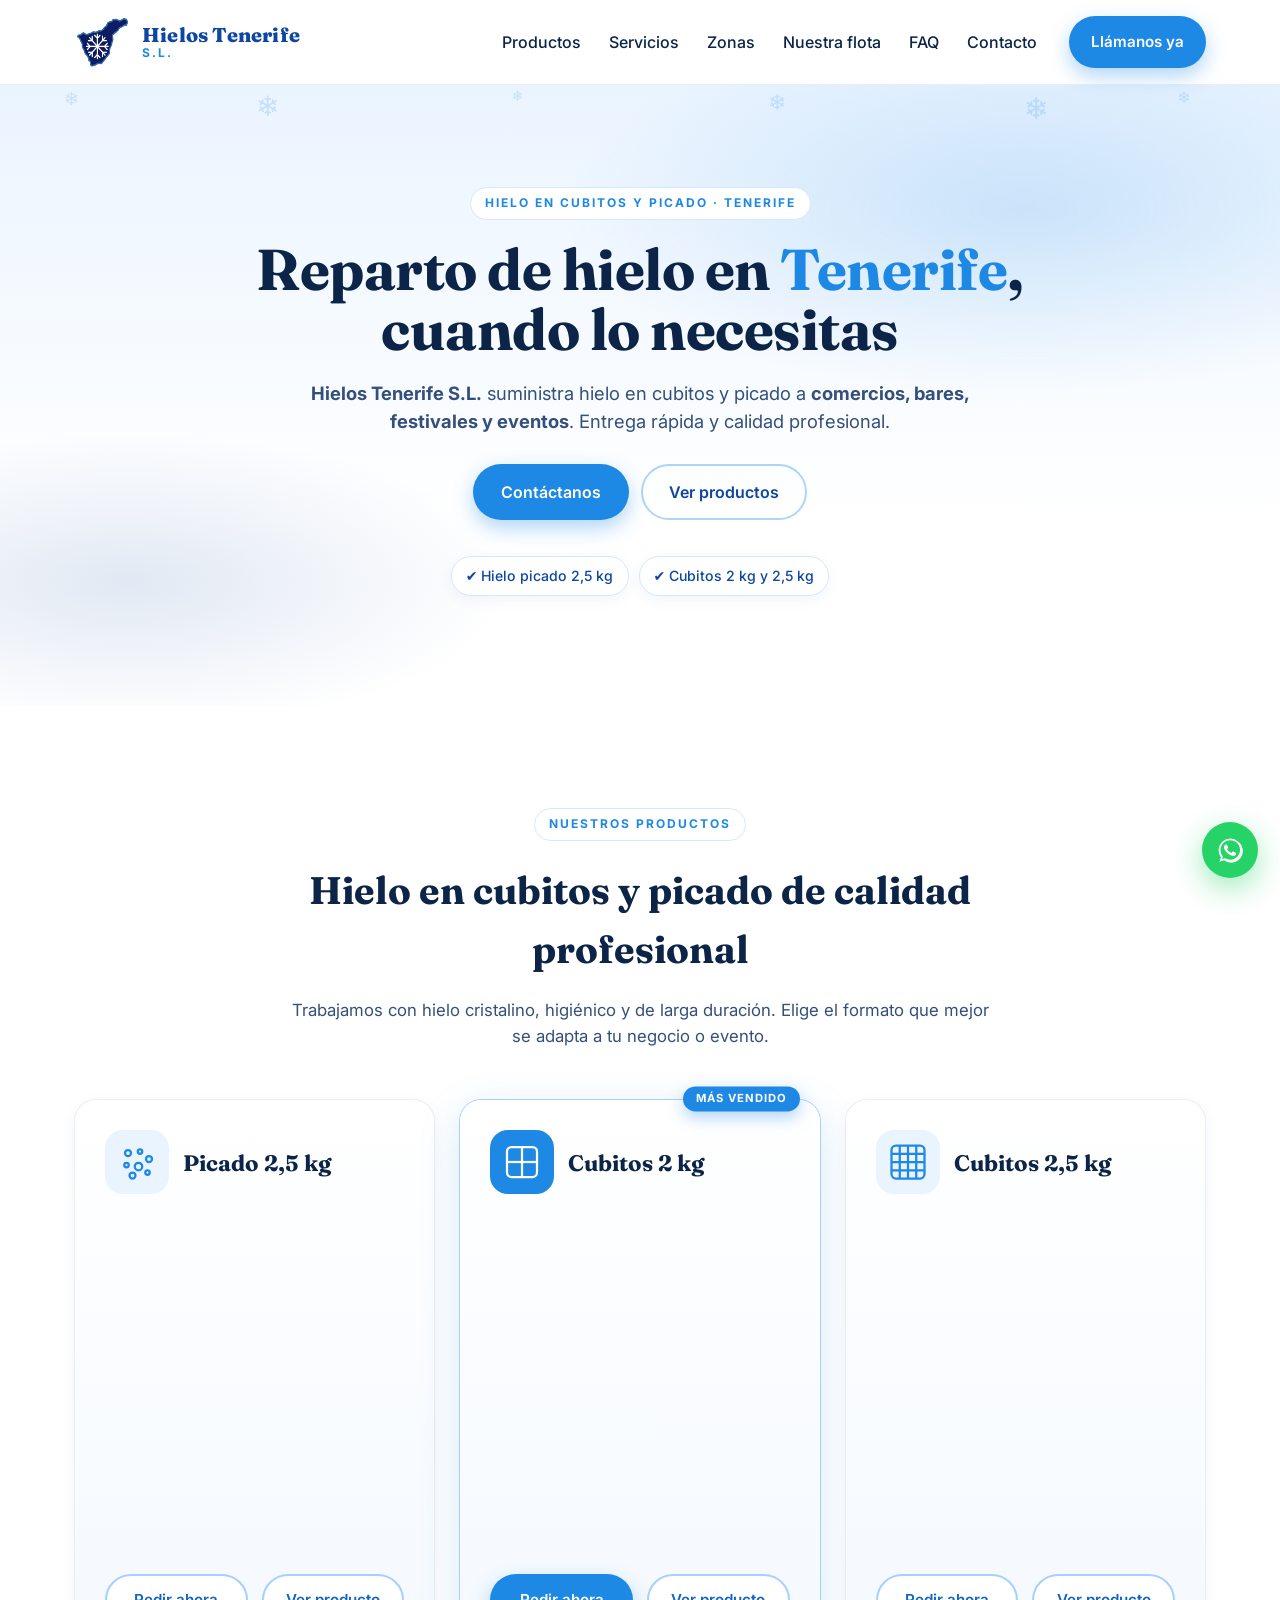
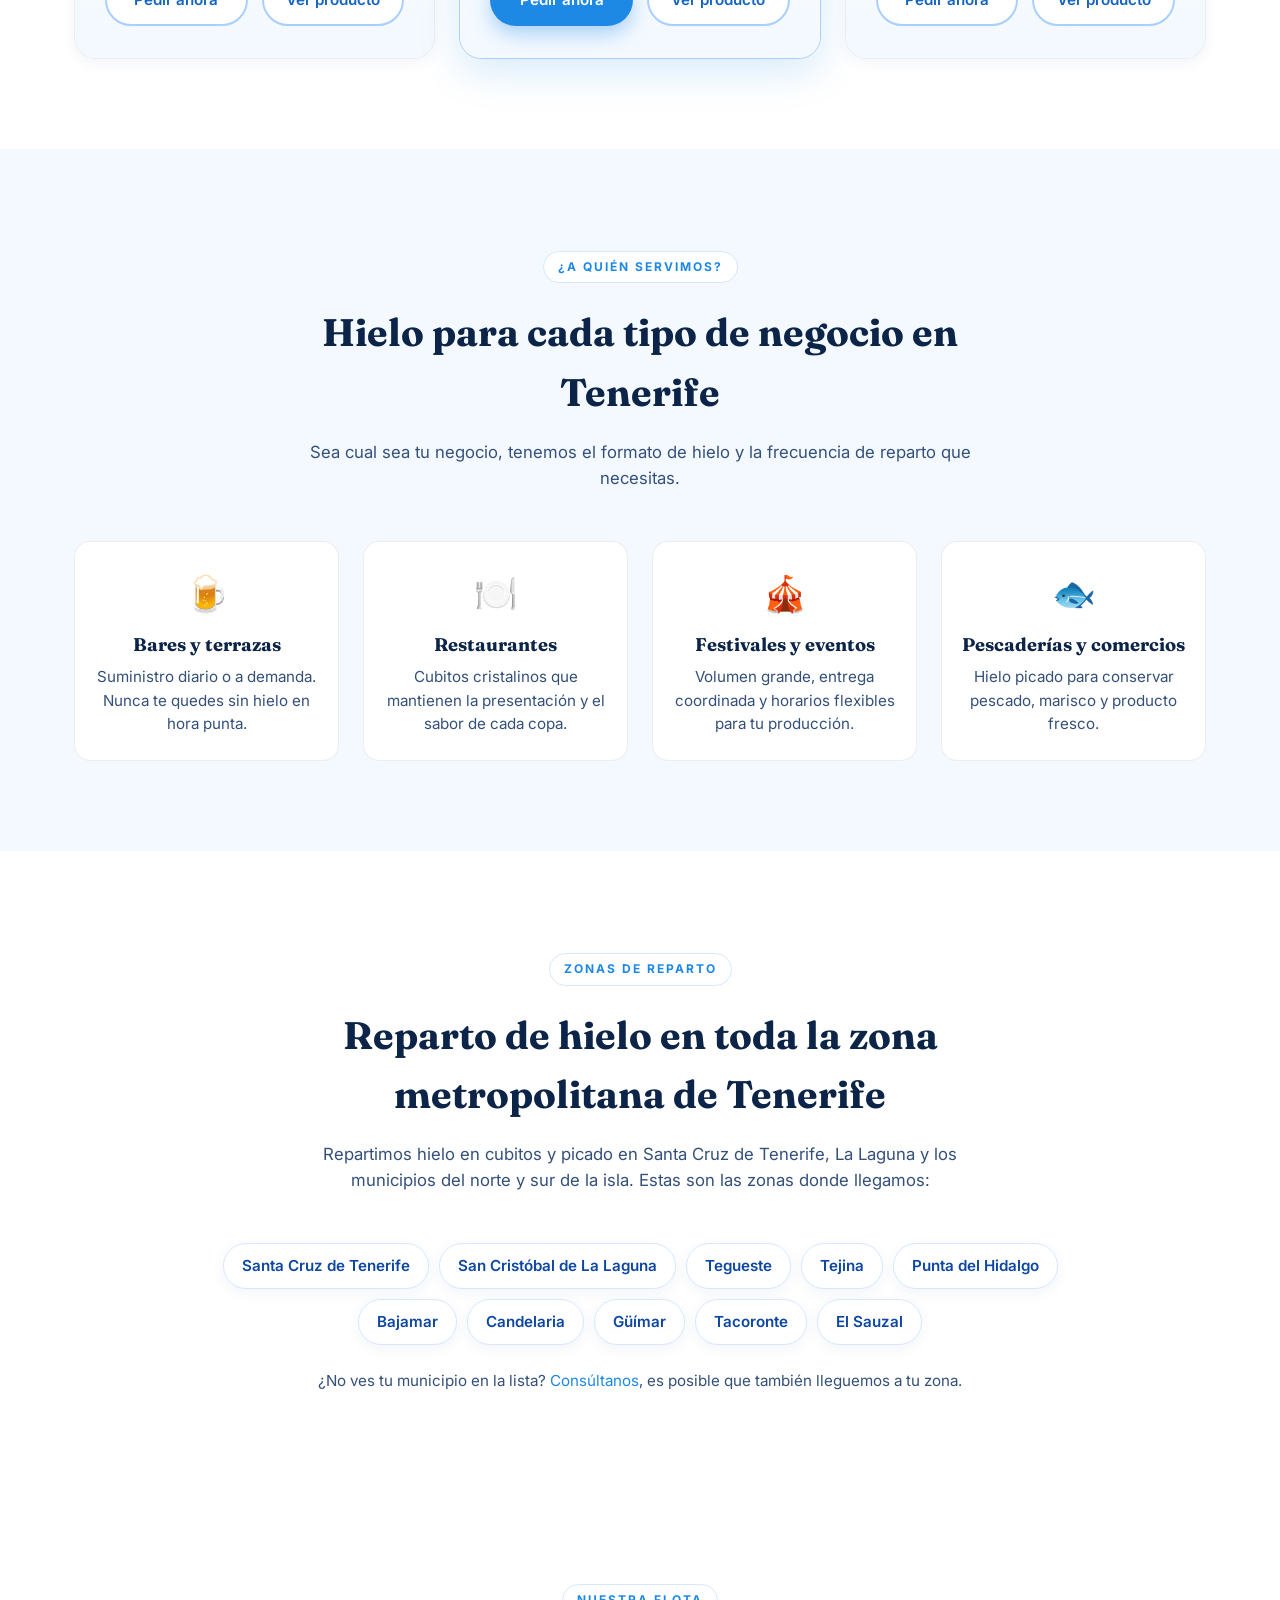
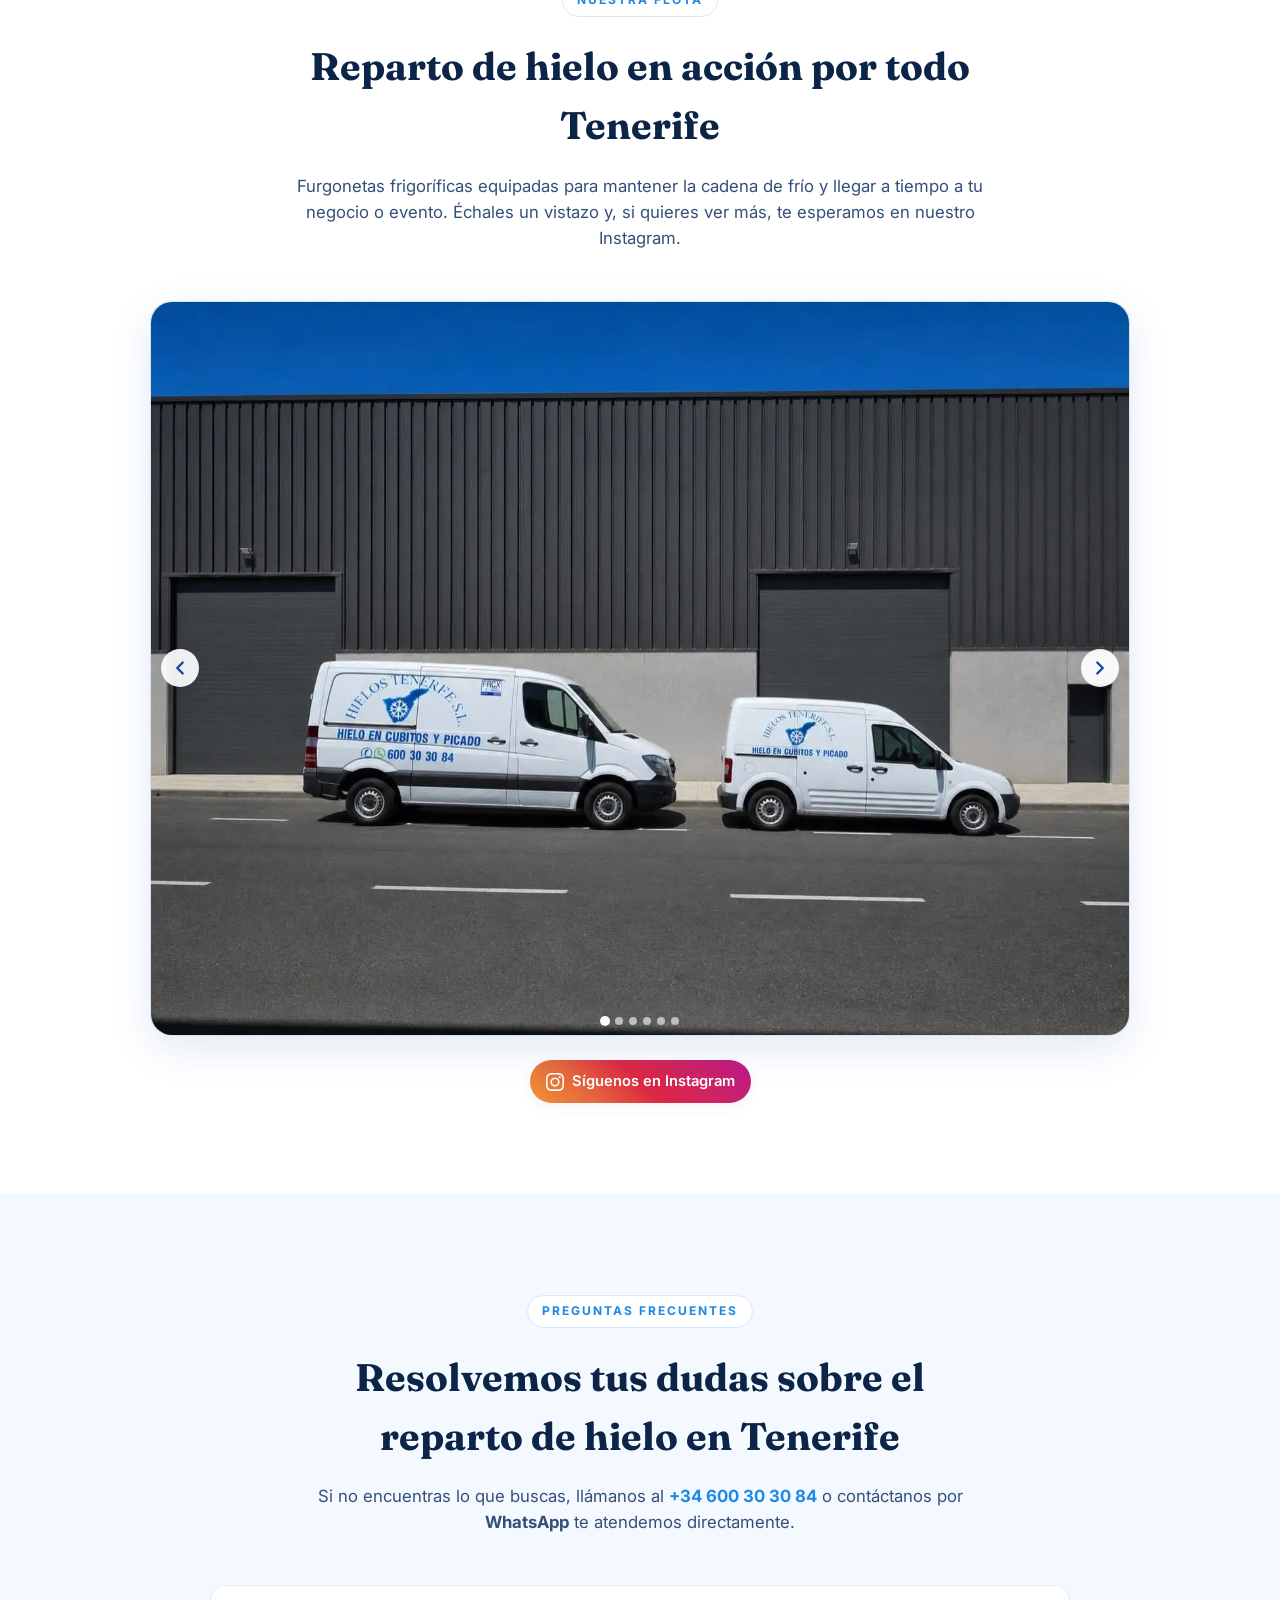
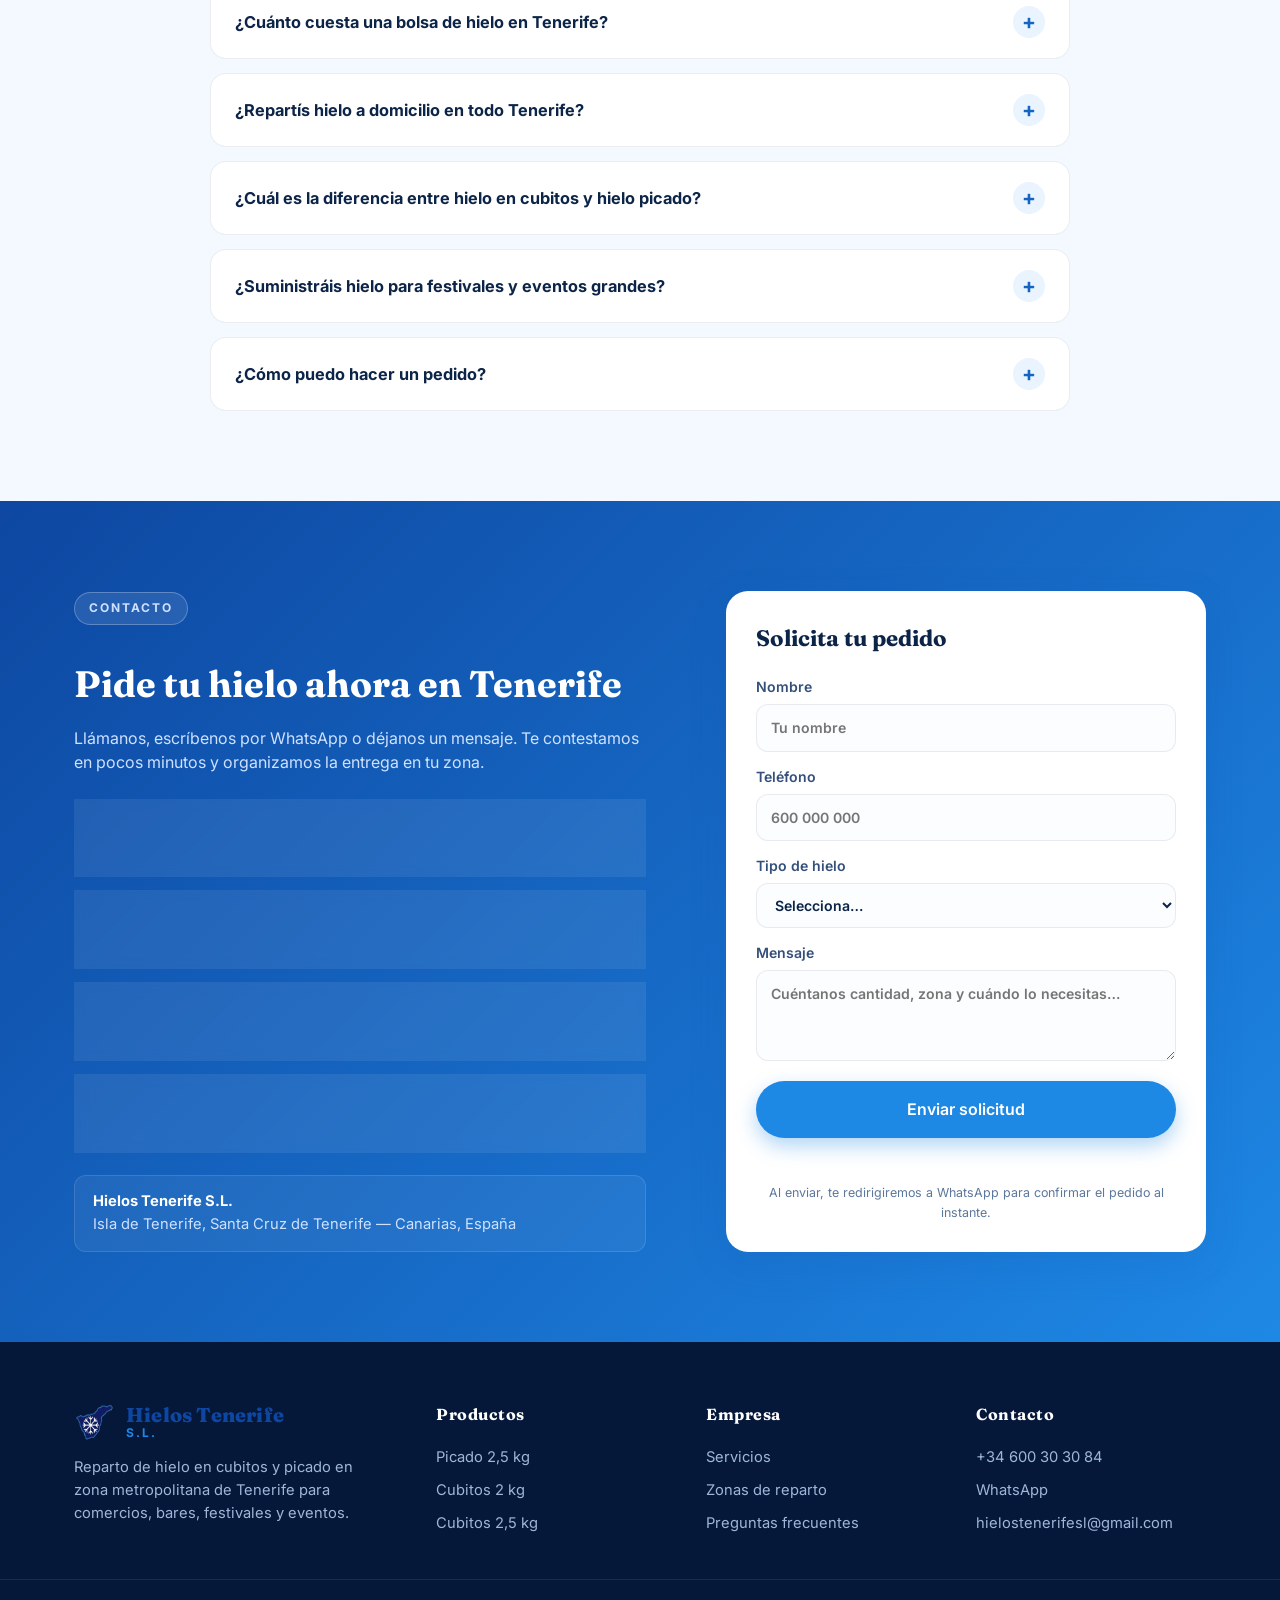
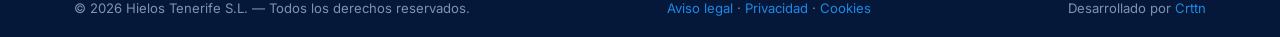
==== index.html @ 457e7218 "Update site SEO/content" ====
<!DOCTYPE html>
<html lang="es-ES">
<head>
  <meta charset="UTF-8" />
  <meta name="viewport" content="width=device-width, initial-scale=1.0" />
  <meta name="theme-color" content="#1e88e5" />
  <meta name="msapplication-TileColor" content="#1e88e5" />

  <!-- Primary SEO -->
  <title>Hielos Tenerife SL | Reparto de Hielo · Cubitos y Picado</title>
  <meta name="description" content="Reparto de hielo en cubitos y picado en Tenerife para bares, restaurantes, festivales y eventos. Entrega rápida en toda la zona metropolitana. Pide ya." />
  <meta name="author" content="Hielos Tenerife SL" />
  <meta name="robots" content="index, follow, max-image-preview:large, max-snippet:-1" />
  <meta name="googlebot" content="index, follow" />
  <meta name="rating" content="general" />
  <meta name="distribution" content="global" />
  <meta name="revisit-after" content="7 days" />

  <!-- Canonical -->
  <link rel="canonical" href="https://hielostenerife.es/" />

  <!-- hreflang -->
  <link rel="alternate" hreflang="es-ES" href="https://hielostenerife.es/" />
  <link rel="alternate" hreflang="es" href="https://hielostenerife.es/" />
  <link rel="alternate" hreflang="x-default" href="https://hielostenerife.es/" />

  <!-- Open Graph -->
  <meta property="og:type" content="business.business" />
  <meta property="og:locale" content="es_ES" />
  <meta property="og:site_name" content="Hielos Tenerife SL" />
  <meta property="og:title" content="Hielos Tenerife SL | Reparto de Hielo en Tenerife" />
  <meta property="og:description" content="Reparto de hielo en cubitos y picado en zona metropolitana de Tenerife para bares, restaurantes, festivales y eventos. Tel: 600 30 30 84." />
  <meta property="og:url" content="https://hielostenerife.es/" />
  <meta property="og:image" content="https://hielostenerife.es/images/og-image.jpg" />
  <meta property="og:image:type" content="image/jpeg" />
  <meta property="og:image:width" content="1200" />
  <meta property="og:image:height" content="630" />
  <meta property="og:image:alt" content="Furgoneta de Hielos Tenerife SL — reparto de hielo en cubitos y picado" />
  <meta property="business:contact_data:locality" content="San Cristóbal de La Laguna" />
  <meta property="business:contact_data:region" content="Canarias" />
  <meta property="business:contact_data:country_name" content="España" />
  <meta property="business:contact_data:phone_number" content="+34600303084" />

  <!-- Twitter Card -->
  <meta name="twitter:card" content="summary_large_image" />
  <meta name="twitter:title" content="Hielos Tenerife SL | Reparto de Hielo en Tenerife" />
  <meta name="twitter:description" content="Reparto de hielo en cubitos y picado en toda Tenerife para bares, festivales y eventos." />
  <meta name="twitter:image" content="https://hielostenerife.es/images/og-image.jpg" />
  <meta name="twitter:image:alt" content="Hielos Tenerife SL" />

  <!-- Geo meta tags (Local SEO) -->
  <meta name="geo.region" content="ES-CN" />
  <meta name="geo.placename" content="Tenerife" />
  <meta name="geo.position" content="28.2916;-16.6291" />
  <meta name="ICBM" content="28.2916, -16.6291" />

  <!-- Performance -->
  <link rel="preconnect" href="https://fonts.googleapis.com" />
  <link rel="preconnect" href="https://fonts.gstatic.com" crossorigin />
  <link href="https://fonts.googleapis.com/css2?family=Inter:wght@400;500;600;700;800&family=Fraunces:wght@600;700;800&display=swap" rel="stylesheet" />
  <link rel="dns-prefetch" href="https://wa.me" />

  <link rel="stylesheet" href="styles.css" />
  <link rel="icon" type="image/png" href="images/logo.webp" />

  <!-- ============================================ -->
  <!-- JSON-LD: LocalBusiness                       -->
  <!-- ============================================ -->
  <script type="application/ld+json">
  {
    "@context": "https://schema.org",
    "@type": "LocalBusiness",
    "@id": "https://hielostenerife.es/#business",
    "name": "Hielos Tenerife SL",
    "alternateName": "Hielos Tenerife",
    "description": "Empresa de reparto de hielo en cubitos (2 y 2,5 kg) y hielo picado (2 kg) para comercios, bares, festivales y eventos en zona metropolitana de Tenerife.",
    "url": "https://hielostenerife.es/",
    "telephone": "+34600303084",
    "priceRange": "€€",
    "image": "https://hielostenerife.es/images/og-image.jpg",
    "logo": "https://hielostenerife.es/images/logo.webp",
    "currenciesAccepted": "EUR",
    "paymentAccepted": "Efectivo, Tarjeta, Bizum",
    "address": {
      "@type": "PostalAddress",
      "streetAddress": "Cmno. Las Mantecas, 54",
      "addressLocality": "San Cristóbal de La Laguna",
      "addressRegion": "Canarias",
      "postalCode": "38320",
      "addressCountry": "ES"
    },
    "geo": {
      "@type": "GeoCoordinates",
      "latitude": 28.2916,
      "longitude": -16.6291
    },
    "areaServed": [
      { "@type": "Place", "name": "Santa Cruz de Tenerife" },
      { "@type": "Place", "name": "San Cristóbal de La Laguna" },
      { "@type": "Place", "name": "Puerto de la Cruz" },
      { "@type": "Place", "name": "Tegueste" },
      { "@type": "Place", "name": "Tejina" },
      { "@type": "Place", "name": "Punta del Hidalgo" },
      { "@type": "Place", "name": "Bajamar" },
      { "@type": "Place", "name": "La Orotava" },
      { "@type": "Place", "name": "Los Realejos" },
      { "@type": "Place", "name": "Candelaria" },
      { "@type": "Place", "name": "Güímar" },
      { "@type": "Place", "name": "Tacoronte" },
      { "@type": "Place", "name": "Arona" },
      { "@type": "Place", "name": "Adeje" },
      { "@type": "Place", "name": "El Sauzal" }
    ],
    "sameAs": [
      "https://www.instagram.com/hielostenerifesl/"
    ],
    "hasOfferCatalog": {
      "@type": "OfferCatalog",
      "name": "Catálogo de hielo",
      "itemListElement": [
        { "@type": "Offer", "itemOffered": { "@type": "Service", "name": "Hielo en cubitos 2 kg" } },
        { "@type": "Offer", "itemOffered": { "@type": "Service", "name": "Hielo en cubitos 2,5 kg" } },
        { "@type": "Offer", "itemOffered": { "@type": "Service", "name": "Hielo picado 2,5 kg" } }
      ]
    }
  }
  </script>

  <!-- ============================================ -->
  <!-- JSON-LD: FAQPage                             -->
  <!-- ============================================ -->
  <script type="application/ld+json">
  {
    "@context": "https://schema.org",
    "@type": "FAQPage",
    "mainEntity": [
      {
        "@type": "Question",
        "name": "¿Cuánto cuesta una bolsa de hielo en Tenerife?",
        "acceptedAnswer": {
          "@type": "Answer",
          "text": "El precio varía según el formato y la cantidad. Trabajamos con cubitos de 2 kg, cubitos de 2,5 kg y hielo picado de 2 kg. Llámanos al 600 30 30 84 o escríbenos por WhatsApp para un presupuesto sin compromiso."
        }
      },
      {
        "@type": "Question",
        "name": "¿Repartís hielo a domicilio en todo Tenerife?",
        "acceptedAnswer": {
          "@type": "Answer",
          "text": "Nuestro servicio de entrega a domicilio cubre toda el área metropolitana de Tenerife y las zonas de medianías."
        }
      },
      {
        "@type": "Question",
        "name": "¿Cuál es la diferencia entre hielo en cubitos y hielo picado?",
        "acceptedAnswer": {
          "@type": "Answer",
          "text": "El hielo en cubitos es macizo y se usa sobre todo para enfriar bebidas (bares, terrazas, eventos). El hielo picado es más fino, ideal para conservar pescado y marisco en pescaderías, y para cócteles y barras de festival."
        }
      },
      {
        "@type": "Question",
        "name": "¿Suministráis hielo para festivales y eventos grandes?",
        "acceptedAnswer": {
          "@type": "Answer",
          "text": "Por supuesto. Somos especialistas en grandes volúmenes para festivales, bodas, ferias y eventos corporativos. Coordinamos la entrega según los horarios de producción de tu evento."
        }
      },
      {
        "@type": "Question",
        "name": "¿Cómo puedo hacer un pedido?",
        "acceptedAnswer": {
          "@type": "Answer",
          "text": "Puedes llamarnos al 600 30 30 84, escribirnos por WhatsApp al mismo número, o rellenar el formulario de la web. Te contestamos en pocos minutos y organizamos la entrega."
        }
      }
    ]
  }
  </script>

  <!-- ============================================ -->
  <!-- JSON-LD: BreadcrumbList                      -->
  <!-- ============================================ -->
  <script type="application/ld+json">
  {
    "@context": "https://schema.org",
    "@type": "BreadcrumbList",
    "itemListElement": [
      { "@type": "ListItem", "position": 1, "name": "Inicio", "item": "https://hielostenerife.es/" },
      { "@type": "ListItem", "position": 2, "name": "Productos", "item": "https://hielostenerife.es/#productos" },
      { "@type": "ListItem", "position": 3, "name": "Servicios", "item": "https://hielostenerife.es/#servicios" },
      { "@type": "ListItem", "position": 4, "name": "Zonas de reparto", "item": "https://hielostenerife.es/#zonas" },
      { "@type": "ListItem", "position": 5, "name": "Nuestra flota", "item": "https://hielostenerife.es/#flota" },
      { "@type": "ListItem", "position": 6, "name": "Contacto", "item": "https://hielostenerife.es/#contacto" }
    ]
  }
  </script>
</head>
<body>

  <!-- Skip-link for accessibility -->
  <a href="#main" class="skip-link">Saltar al contenido principal</a>

  <!-- Header / Nav -->
  <header class="header" id="header" role="banner">
    <div class="container header__inner">
      <a href="#" class="logo" aria-label="Hielos Tenerife SL — Inicio">
        <span class="logo__mark" aria-hidden="true">
          <img src="images/logo.webp" alt="" width="56" height="56" />
        </span>
        <span class="logo__text">
          <span class="logo__title">Hielos Tenerife</span>
          <span class="logo__sub">S.L.</span>
        </span>
      </a>

      <nav class="nav" id="nav" aria-label="Navegación principal">
        <a href="#productos">Productos</a>
        <a href="#servicios">Servicios</a>
        <a href="#zonas">Zonas</a>
        <a href="#flota">Nuestra flota</a>
        <a href="#faq">FAQ</a>
        <a href="#contacto">Contacto</a>
      </nav>

      <a class="btn btn--primary header__cta" href="tel:+34600303084" aria-label="Llamar a Hielos Tenerife">
        Llámanos ya
      </a>

      <button class="hamburger" id="hamburger" aria-label="Abrir menú" aria-expanded="false" aria-controls="nav">
        <span></span><span></span><span></span>
      </button>
    </div>
  </header>

  <main id="main">

  <!-- Hero -->
  <section class="hero" aria-labelledby="hero-title">
    <div class="hero__bg" aria-hidden="true"></div>
    <div class="container hero__inner">
      <p class="eyebrow">Hielo en cubitos y picado · Tenerife</p>
      <h1 class="hero__title" id="hero-title">
        Reparto de hielo en <span class="accent">Tenerife</span>, cuando lo necesitas
      </h1>
      <p class="hero__lead">
        <strong>Hielos Tenerife S.L.</strong> suministra hielo en cubitos y picado
        a <strong>comercios, bares, festivales y eventos</strong>.
        Entrega rápida y calidad profesional.
      </p>
      <div class="hero__ctas">
        <a class="btn btn--primary btn--lg" href="#contacto">Contáctanos</a>
        <a class="btn btn--ghost btn--lg" href="#productos">Ver productos</a>
      </div>

      <ul class="hero__chips">
        <li>✔ Hielo picado 2,5 kg</li>
        <li>✔ Cubitos 2 kg y 2,5 kg</li>
        <!--<li>✔ Zona Metropolitana</li>-->
      </ul>
    </div>

    <div class="snowflakes" aria-hidden="true">
      <span>❄</span><span>❄</span><span>❄</span><span>❄</span><span>❄</span><span>❄</span>
    </div>
  </section>

  <!-- Productos -->
  <section class="section" id="productos" aria-labelledby="productos-title">
    <div class="container">
      <div class="section__head">
        <p class="eyebrow">Nuestros productos</p>
        <h2 id="productos-title">Hielo en cubitos y picado de calidad profesional</h2>
        <p class="section__lead">
          Trabajamos con hielo cristalino, higiénico y de larga duración. Elige el formato que mejor
          se adapta a tu negocio o evento.
        </p>
      </div>

      <div class="grid grid--3">

        <article class="card product product--flip product--featured" itemscope itemtype="https://schema.org/Service">
          <div class="product__static">
            <div class="product__badge">Más vendido</div>
            <div class="product__heading">
              <div class="product__icon" aria-hidden="true">
                <svg viewBox="0 0 64 64" width="48" height="48" fill="none" stroke="currentColor" stroke-width="3" stroke-linejoin="round">
                  <rect x="12" y="12" width="40" height="40" rx="6"/>
                  <line x1="12" y1="32" x2="52" y2="32"/>
                  <line x1="32" y1="12" x2="32" y2="52"/>
                </svg>
              </div>
              <h3 itemprop="name">Cubitos 2 kg</h3>
            </div>
            <div class="product__content">
              <div class="product__details product__front">
                <p itemprop="description">Nuestro formato estrella. Perfecto para hostelería, restaurantes y uso doméstico intensivo. Cubitos uniformes que enfrían rápido sin aguado excesivo.</p>
                <ul class="product__specs">
                  <li><span>Formato</span><b>Pack de 5 bolsas</b></li>
                  <li><span>Peso total</span><b>10 kg</b></li>
                  <li><span>Tipo</span><b>Cubito macizo</b></li>
                  <li><span>Uso</span><b>Bares, hogares, eventos</b></li>
                </ul>
                <meta itemprop="brand" content="Hielos Tenerife SL" />
              </div>
              <div class="product__details product__back" id="productGallery" aria-hidden="true">
                <div class="product-gallery" aria-label="Galería de cubitos de hielo 2 kg">
                  <div class="product-gallery__image">
                    <img src="images/hielo2kg.webp" alt="Bolsa de cubitos de hielo de 2 kg" />
                  </div>
                </div>
              </div>
            </div>
            <div class="product__actions product__actions--static">
              <a class="btn btn--primary" href="#contacto" aria-label="Pedir cubitos de hielo 2 kg">Pedir ahora</a>
              <button class="btn btn--outline product__flip-btn" type="button" aria-expanded="false" aria-controls="productGallery" aria-label="Ver imágenes de cubitos de hielo 2 kg">Ver producto</button>
            </div>
          </div>
        </article>

        <article class="card product product--flip" itemscope itemtype="https://schema.org/Service">
          <div class="product__static">
            <div class="product__heading">
              <div class="product__icon" aria-hidden="true">
                <svg viewBox="0 0 64 64" width="48" height="48" fill="none" stroke="currentColor" stroke-width="3" stroke-linejoin="round">
                  <circle cx="20" cy="20" r="4"/>
                  <circle cx="36" cy="18" r="3"/>
                  <circle cx="48" cy="28" r="4"/>
                  <circle cx="18" cy="36" r="3"/>
                  <circle cx="34" cy="38" r="5"/>
                  <circle cx="46" cy="46" r="3"/>
                  <circle cx="26" cy="50" r="4"/>
                </svg>
              </div>
              <h3 itemprop="name">Picado 2,5 kg</h3>
            </div>
            <div class="product__content">
              <div class="product__details product__front">
                <p itemprop="description">Hielo picado fino, listo para conservar pescado, marisco y producto fresco. También perfecto para cócteles y barras de festival.</p>
                <ul class="product__specs">
                  <li><span>Formato</span><b>Pack de 5 bolsas</b></li>
                  <li><span>Peso total</span><b>12,5 kg</b></li>
                  <li><span>Tipo</span><b>Picado</b></li>
                  <li><span>Uso</span><b>Pescaderías, coctelería, ferias</b></li>
                </ul>
                <meta itemprop="brand" content="Hielos Tenerife SL" />
              </div>
              <div class="product__details product__back" id="picadoGallery" aria-hidden="true">
                <div class="product-gallery">
                  <div class="product-gallery__image"><img src="images/hielo2kg.webp" alt="Imagen de hielo picado 2,5 kg" /></div>
                </div>
              </div>
            </div>
            <div class="product__actions product__actions--static">
              <a class="btn btn--outline" href="#contacto" aria-label="Pedir hielo picado 2 kg">Pedir ahora</a>
              <button class="btn btn--outline product__flip-btn" type="button" aria-expanded="false" aria-controls="picadoGallery" aria-label="Ver imagen de hielo picado 2 kg">Ver producto</button>
            </div>
          </div>
        </article>

        <article class="card product product--flip" itemscope itemtype="https://schema.org/Service">
          <div class="product__static">
            <div class="product__heading">
              <div class="product__icon" aria-hidden="true">
                <svg viewBox="0 0 64 64" width="48" height="48" fill="none" stroke="currentColor" stroke-width="3" stroke-linejoin="round">
                  <rect x="10" y="10" width="44" height="44" rx="6"/>
                  <line x1="10" y1="32" x2="54" y2="32"/>
                  <line x1="32" y1="10" x2="32" y2="54"/>
                  <line x1="10" y1="21" x2="54" y2="21"/>
                  <line x1="10" y1="43" x2="54" y2="43"/>
                  <line x1="21" y1="10" x2="21" y2="54"/>
                  <line x1="43" y1="10" x2="43" y2="54"/>
                </svg>
              </div>
              <h3 itemprop="name">Cubitos 2,5 kg</h3>
            </div>
            <div class="product__content">
              <div class="product__details product__front">
                <p itemprop="description">Más cantidad por bolsa, ideal para negocios con alta rotación: terrazas, restaurantes, hoteles y caterings que no se pueden quedar sin hielo.</p>
                <ul class="product__specs">
                  <li><span>Formato</span><b>Pack de 5 bolsas</b></li>
                  <li><span>Peso total</span><b>12,5 kg</b></li>
                  <li><span>Tipo</span><b>Cubito macizo</b></li>
                  <li><span>Uso</span><b>Hostelería, hoteles, catering</b></li>
                </ul>
                <meta itemprop="brand" content="Hielos Tenerife SL" />
              </div>
              <div class="product__details product__back" id="cubitos25Gallery" aria-hidden="true">
                <div class="product-gallery">
                  <div class="product-gallery__image"><img src="images/hielo2kg.webp" alt="Imagen de cubitos de hielo 2,5 kg" /></div>
                </div>
              </div>
            </div>
            <div class="product__actions product__actions--static">
              <a class="btn btn--outline" href="#contacto" aria-label="Pedir cubitos de hielo 2,5 kg">Pedir ahora</a>
              <button class="btn btn--outline product__flip-btn" type="button" aria-expanded="false" aria-controls="cubitos25Gallery" aria-label="Ver imagen de cubitos de hielo 2,5 kg">Ver producto</button>
            </div>
          </div>
        </article>

      </div>
    </div>
  </section>

  <!-- Servicios -->
  <section class="section section--alt" id="servicios" aria-labelledby="servicios-title">
    <div class="container">
      <div class="section__head">
        <p class="eyebrow">¿A quién servimos?</p>
        <h2 id="servicios-title">Hielo para cada tipo de negocio en Tenerife</h2>
        <p class="section__lead">
          Sea cual sea tu negocio, tenemos el formato de hielo y la frecuencia de reparto que necesitas.
        </p>
      </div>

      <div class="grid grid--4">
        <div class="srv">
          <div class="srv__icon" aria-hidden="true">🍺</div>
          <h3>Bares y terrazas</h3>
          <p>Suministro diario o a demanda. Nunca te quedes sin hielo en hora punta.</p>
        </div>
        <div class="srv">
          <div class="srv__icon" aria-hidden="true">🍽️</div>
          <h3>Restaurantes</h3>
          <p>Cubitos cristalinos que mantienen la presentación y el sabor de cada copa.</p>
        </div>
        <div class="srv">
          <div class="srv__icon" aria-hidden="true">🎪</div>
          <h3>Festivales y eventos</h3>
          <p>Volumen grande, entrega coordinada y horarios flexibles para tu producción.</p>
        </div>
        <div class="srv">
          <div class="srv__icon" aria-hidden="true">🐟</div>
          <h3>Pescaderías y comercios</h3>
          <p>Hielo picado para conservar pescado, marisco y producto fresco.</p>
        </div>
      </div>
    </div>
  </section>

  <!-- Zonas de reparto -->
  <section class="section" id="zonas" aria-labelledby="zonas-title">
    <div class="container">
      <div class="section__head">
        <p class="eyebrow">Zonas de reparto</p>
        <h2 id="zonas-title">Reparto de hielo en toda la zona metropolitana de Tenerife</h2>
        <p class="section__lead">
          Repartimos hielo en cubitos y picado en Santa Cruz de Tenerife, La Laguna y los municipios
          del norte y sur de la isla. Estas son las zonas donde llegamos:
        </p>
      </div>

      <ul class="zonas__list" role="list">
        <li>Santa Cruz de Tenerife</li>
        <li>San Cristóbal de La Laguna</li>
        <li>Tegueste</li>
        <li>Tejina</li>
        <li>Punta del Hidalgo</li>
        <li>Bajamar</li>
        <li>Candelaria</li>
        <li>Güímar</li>
        <li>Tacoronte</li>
        <li>El Sauzal</li>
      </ul>

      <p class="zonas__note">
        ¿No ves tu municipio en la lista? <a href="#contacto">Consúltanos</a>, es posible que también lleguemos a tu zona.
      </p>
    </div>
  </section>

  <!-- Flota -->
  <section class="section" id="flota" aria-labelledby="flota-title">
    <div class="container">
      <div class="section__head">
        <p class="eyebrow">Nuestra flota</p>
        <h2 id="flota-title">Reparto de hielo en acción por todo Tenerife</h2>
        <p class="section__lead">
          Furgonetas frigoríficas equipadas para mantener la cadena de frío y llegar a tiempo a tu negocio o evento.
          Échales un vistazo y, si quieres ver más, te esperamos en nuestro Instagram.
        </p>
      </div>

      <div class="carousel carousel--wide" id="flotaCarousel" aria-roledescription="carrusel" aria-label="Galería de la flota de Hielos Tenerife">
        <div class="carousel__track">
          <div class="carousel__slide is-active">
            <img src="images/flota_imagen_1.webp" alt="Reparto de hielo de Hielos Tenerife S.L. en la isla" loading="lazy" />
          </div>
          <div class="carousel__slide">
            <img src="images/flota_imagen_2.webp" alt="Bolsa de hielo cristalino lista para entregar" loading="lazy" />
          </div>
          <div class="carousel__slide">
            <img src="images/flota_imagen_3.webp" alt="Furgoneta de reparto de hielo en servicio" loading="lazy" />
          </div>
          <div class="carousel__slide">
            <img src="images/flota_imagen_4.webp" alt="Cubitos de hielo en vaso" loading="lazy" />
          </div>
          <div class="carousel__slide">
            <img src="images/flota_imagen_5.webp" alt="Cubitos de hielo en vaso" loading="lazy" />
          </div>
          <div class="carousel__slide">
            <img src="images/flota_imagen_6.webp" alt="Cubitos de hielo en vaso" loading="lazy" />
          </div>
        </div>

        <button class="carousel__btn carousel__btn--prev" type="button" aria-label="Imagen anterior">
          <svg viewBox="0 0 24 24" width="22" height="22" fill="none" stroke="currentColor" stroke-width="2.5" stroke-linecap="round" stroke-linejoin="round"><polyline points="15 18 9 12 15 6"/></svg>
        </button>
        <button class="carousel__btn carousel__btn--next" type="button" aria-label="Imagen siguiente">
          <svg viewBox="0 0 24 24" width="22" height="22" fill="none" stroke="currentColor" stroke-width="2.5" stroke-linecap="round" stroke-linejoin="round"><polyline points="9 18 15 12 9 6"/></svg>
        </button>

        <div class="carousel__dots" role="tablist" aria-label="Selector de diapositivas"></div>
      </div>

      <div class="carousel__cta">
        <a class="carousel__ig" href="https://www.instagram.com/hielostenerifesl/" target="_blank" rel="noopener" aria-label="Ver más fotos en Instagram">
          <svg viewBox="0 0 24 24" width="18" height="18" fill="currentColor" aria-hidden="true"><path d="M12 2.16c3.2 0 3.58 0 4.85.07 1.17.05 1.8.25 2.23.41.56.22.96.48 1.38.9.42.42.68.82.9 1.38.16.42.36 1.06.41 2.23.06 1.27.07 1.65.07 4.85s0 3.58-.07 4.85c-.05 1.17-.25 1.8-.41 2.23-.22.56-.48.96-.9 1.38-.42.42-.82.68-1.38.9-.42.16-1.06.36-2.23.41-1.27.06-1.65.07-4.85.07s-3.58 0-4.85-.07c-1.17-.05-1.8-.25-2.23-.41a3.7 3.7 0 0 1-1.38-.9 3.7 3.7 0 0 1-.9-1.38c-.16-.42-.36-1.06-.41-2.23-.06-1.27-.07-1.65-.07-4.85s0-3.58.07-4.85c.05-1.17.25-1.8.41-2.23.22-.56.48-.96.9-1.38.42-.42.82-.68 1.38-.9.42-.16 1.06-.36 2.23-.41 1.27-.06 1.65-.07 4.85-.07M12 0C8.74 0 8.33 0 7.05.07 5.78.13 4.9.33 4.14.63a5.9 5.9 0 0 0-2.14 1.4A5.9 5.9 0 0 0 .63 4.14C.33 4.9.13 5.78.07 7.05.01 8.33 0 8.74 0 12s0 3.67.07 4.95c.06 1.27.26 2.15.56 2.91a5.9 5.9 0 0 0 1.4 2.14 5.9 5.9 0 0 0 2.14 1.4c.76.3 1.64.5 2.91.56C8.33 23.99 8.74 24 12 24s3.67 0 4.95-.07c1.27-.06 2.15-.26 2.91-.56a5.9 5.9 0 0 0 2.14-1.4 5.9 5.9 0 0 0 1.4-2.14c.3-.76.5-1.64.56-2.91C23.99 15.67 24 15.26 24 12s0-3.67-.07-4.95c-.06-1.27-.26-2.15-.56-2.91a5.9 5.9 0 0 0-1.4-2.14A5.9 5.9 0 0 0 19.86.63c-.76-.3-1.64-.5-2.91-.56C15.67 0 15.26 0 12 0Zm0 5.84A6.16 6.16 0 1 0 18.16 12 6.16 6.16 0 0 0 12 5.84Zm0 10.16A4 4 0 1 1 16 12a4 4 0 0 1-4 4Zm6.41-11.85a1.44 1.44 0 1 0 1.44 1.44 1.44 1.44 0 0 0-1.44-1.44Z"/></svg>
          <span>Síguenos en Instagram</span>
        </a>
      </div>
    </div>
  </section>

  <!-- FAQ -->
  <section class="section section--alt" id="faq" aria-labelledby="faq-title">
    <div class="container">
      <div class="section__head">
        <p class="eyebrow">Preguntas frecuentes</p>
        <h2 id="faq-title">Resolvemos tus dudas sobre el reparto de hielo en Tenerife</h2>
        <p class="section__lead">
          Si no encuentras lo que buscas, llámanos al <a href="tel:+34600303084"><strong>+34 600 30 30 84</strong></a> o contáctanos por <strong> WhatsApp</strong> te atendemos directamente.
        </p>
      </div>

      <div class="faq">
        <details class="faq__item">
          <summary>
            <h3>¿Cuánto cuesta una bolsa de hielo en Tenerife?</h3>
            <span class="faq__icon" aria-hidden="true">+</span>
          </summary>
          <div class="faq__answer">
            <p>El precio varía según el formato y la cantidad. Trabajamos con cubitos de 2 kg, cubitos de 2,5 kg y hielo picado de 2 kg. Llámanos al 600 30 30 84 o escríbenos por WhatsApp para un presupuesto sin compromiso.</p>
          </div>
        </details>

        <details class="faq__item">
          <summary>
            <h3>¿Repartís hielo a domicilio en todo Tenerife?</h3>
            <span class="faq__icon" aria-hidden="true">+</span>
          </summary>
          <div class="faq__answer">
            <p>Nuestro servicio de entrega a domicilio cubre toda el área metropolitana de Tenerife y las zonas de medianías.</p>
          </div>
        </details>

        <details class="faq__item">
          <summary>
            <h3>¿Cuál es la diferencia entre hielo en cubitos y hielo picado?</h3>
            <span class="faq__icon" aria-hidden="true">+</span>
          </summary>
          <div class="faq__answer">
            <p>El hielo en cubitos es macizo y se usa sobre todo para enfriar bebidas (bares, terrazas, eventos). El hielo picado es más fino, ideal para conservar pescado y marisco en pescaderías, y para cócteles y barras de festival.</p>
          </div>
        </details>

        <details class="faq__item">
          <summary>
            <h3>¿Suministráis hielo para festivales y eventos grandes?</h3>
            <span class="faq__icon" aria-hidden="true">+</span>
          </summary>
          <div class="faq__answer">
            <p>Por supuesto. Somos especialistas en grandes volúmenes para festivales, bodas, ferias y eventos corporativos. Coordinamos la entrega según los horarios de producción de tu evento.</p>
          </div>
        </details>

        <details class="faq__item">
          <summary>
            <h3>¿Cómo puedo hacer un pedido?</h3>
            <span class="faq__icon" aria-hidden="true">+</span>
          </summary>
          <div class="faq__answer">
            <p>Puedes llamarnos al 600 30 30 84, escribirnos por WhatsApp al mismo número, o rellenar el formulario de la web. Te contestamos en pocos minutos y organizamos la entrega.</p>
          </div>
        </details>
      </div>
    </div>
  </section>

  <!-- Contacto -->
  <section class="section section--dark" id="contacto" aria-labelledby="contacto-title">
    <div class="container contacto">
      <div class="contacto__info">
        <p class="eyebrow eyebrow--light">Contacto</p>
        <h2 id="contacto-title">Pide tu hielo ahora en Tenerife</h2>
        <p>
          Llámanos, escríbenos por WhatsApp o déjanos un mensaje. Te contestamos en pocos minutos
          y organizamos la entrega en tu zona.
        </p>

        <ul class="contacto__list" role="list">
          <li>
            <span class="contacto__icon" aria-hidden="true">📞</span>
            <div>
              <b>Teléfono</b>
              <a href="tel:+34600303084">+34 600 30 30 84</a>
            </div>
          </li>
          <li>
            <span class="contacto__icon" aria-hidden="true">💬</span>
            <div>
              <b>WhatsApp</b>
              <a href="https://wa.me/34600303084" target="_blank" rel="noopener">+34 600 30 30 84</a>
            </div>
          </li>
          <li>
            <span class="contacto__icon" aria-hidden="true">✉️</span>
            <div>
              <b>Email</b>
              <a href="mailto:hielostenerifesl@gmail.com">hielostenerifesl@gmail.com</a>
            </div>
          </li>
          <li>
            <span class="contacto__icon" aria-hidden="true">📍</span>
            <div>
              <b>Zona</b>
              <span>Zona metropolitana</span>
            </div>
          </li>
        </ul>

        <address class="contacto__address">
          <strong>Hielos Tenerife S.L.</strong><br>
          Isla de Tenerife, Santa Cruz de Tenerife — Canarias, España
        </address>
      </div>

      <form class="form" id="contactForm" novalidate aria-label="Formulario de pedido de hielo">
        <h3>Solicita tu pedido</h3>

        <label>
          <span>Nombre</span>
          <input type="text" name="name" required placeholder="Tu nombre" autocomplete="name" />
        </label>

        <label>
          <span>Teléfono</span>
          <input type="tel" name="phone" required placeholder="600 000 000" autocomplete="tel" />
        </label>

        <label>
          <span>Tipo de hielo</span>
          <select name="product" required>
            <option value="">Selecciona…</option>
            <option value="cubitos-2">Cubitos 2 kg</option>
            <option value="cubitos-25">Cubitos 2,5 kg</option>
            <option value="picado">Hielo picado 2,5 kg</option>
            <option value="mixto">Mixto / no estoy seguro</option>
          </select>
        </label>

        <label>
          <span>Mensaje</span>
          <textarea name="message" rows="3" placeholder="Cuéntanos cantidad, zona y cuándo lo necesitas…"></textarea>
        </label>

        <button class="btn btn--primary btn--lg" type="submit">Enviar solicitud</button>

        <p class="form__status" id="formStatus" role="status" aria-live="polite"></p>
        <p class="form__hint">Al enviar, te redirigiremos a WhatsApp para confirmar el pedido al instante.</p>
      </form>
    </div>
  </section>

  </main>

  <!-- Footer -->
  <footer class="footer" role="contentinfo">
    <div class="container footer__inner">
      <div class="footer__brand">
        <a href="#" class="logo" aria-label="Hielos Tenerife SL — Inicio">
          <span class="logo__mark" aria-hidden="true">
            <img src="images/logo.webp" alt="" width="40" height="40" />
          </span>
          <span class="logo__text">
            <span class="logo__title">Hielos Tenerife</span>
            <span class="logo__sub">S.L.</span>
          </span>
        </a>
        <p>Reparto de hielo en cubitos y picado en zona metropolitana de Tenerife para comercios, bares, festivales y eventos.</p>
      </div>

      <nav class="footer__col" aria-label="Productos">
        <h4>Productos</h4>
        <a href="#productos">Picado 2,5 kg</a>
        <a href="#productos">Cubitos 2 kg</a>
        <a href="#productos">Cubitos 2,5 kg</a>
      </nav>

      <nav class="footer__col" aria-label="Empresa">
        <h4>Empresa</h4>
        <a href="#servicios">Servicios</a>
        <a href="#zonas">Zonas de reparto</a>
        <a href="#faq">Preguntas frecuentes</a>
      </nav>

      <nav class="footer__col" aria-label="Contacto">
        <h4>Contacto</h4>
        <a href="tel:+34600303084">+34 600 30 30 84</a>
        <a href="https://wa.me/34600303084" target="_blank" rel="noopener">WhatsApp</a>
        <a href="mailto:hielostenerifesl@gmail.com">hielostenerifesl@gmail.com</a>
      </nav>
    </div>

    <div class="footer__bottom">
      <div class="container">
        <span>© <span id="year"></span> Hielos Tenerife S.L. — Todos los derechos reservados.</span>
        <span>
          <a href="aviso-legal.html">Aviso legal</a> ·
          <a href="politica-privacidad.html">Privacidad</a> ·
          <a href="politica-cookies.html">Cookies</a>
        </span>
        <span>Desarrollado por <a href="https://portfolio.crttn.es">Crttn</a></span>
      </div>
    </div>
  </footer>

  <a class="fab" href="https://wa.me/34600303084" target="_blank" rel="noopener" aria-label="Contactar por WhatsApp">
    <svg viewBox="0 0 24 24" width="28" height="28" fill="currentColor" aria-hidden="true"><path d="M19.05 4.91A10 10 0 0 0 4.18 18.16L3 22l3.93-1.16A10 10 0 1 0 19.05 4.91Zm-7.04 15.4h-.01a8.34 8.34 0 0 1-4.25-1.16l-.3-.18-2.33.69.7-2.27-.2-.32a8.35 8.35 0 1 1 6.39 3.24Zm4.58-6.25c-.25-.13-1.49-.74-1.72-.82-.23-.08-.4-.13-.57.13-.17.25-.65.82-.8.99-.15.17-.3.19-.55.06-.25-.12-1.06-.39-2.02-1.25-.75-.66-1.25-1.48-1.4-1.74-.15-.25-.02-.39.11-.51.11-.11.25-.3.38-.45.13-.15.17-.25.25-.42.08-.17.04-.32-.02-.45-.06-.13-.57-1.37-.78-1.88-.2-.49-.42-.42-.57-.43h-.49a.94.94 0 0 0-.68.32c-.23.25-.9.88-.9 2.14 0 1.27.92 2.49 1.05 2.66.13.17 1.82 2.78 4.41 3.9.62.27 1.1.42 1.47.54.62.2 1.18.17 1.62.1.5-.07 1.49-.61 1.7-1.2.21-.59.21-1.1.15-1.2-.06-.1-.23-.16-.48-.29Z"/></svg>
  </a>

  <script src="script.js"></script>
</body>
</html>
---- styles.css ----
/* ---------- Reset & base ---------- */
*,*::before,*::after{box-sizing:border-box}
html{scroll-behavior:smooth}
body{margin:0;font-family:'Inter',system-ui,-apple-system,Segoe UI,Roboto,sans-serif;color:#0b2447;background:#fff;line-height:1.55;-webkit-font-smoothing:antialiased;min-height:100vh;display:flex;flex-direction:column}
main{flex:1}
img,svg{max-width:100%;display:block}
a{color:#1e88e5;text-decoration:none}
a:hover{text-decoration:underline}
button{font:inherit;cursor:pointer;border:0;background:none;color:inherit}

/* ---------- Skip-link (a11y + SEO) ---------- */
.skip-link{position:absolute;left:-9999px;top:8px;background:var(--blue-700);color:#fff;padding:10px 18px;border-radius:10px;z-index:100;font-weight:600}
.skip-link:focus{left:12px;outline:3px solid #fff;box-shadow:0 0 0 5px var(--blue-500)}

:root{
  --blue-50:#eaf4ff;
  --blue-100:#d6e8ff;
  --blue-200:#a8cfff;
  --blue-400:#4ea3f0;
  --blue-500:#1e88e5;
  --blue-600:#1565c0;
  --blue-700:#0d47a1;
  --blue-900:#0b2447;
  --ink:#0b2447;
  --ink-soft:#34507a;
  --muted:#5b779b;
  --line:rgba(11,36,71,.08);
  --bg-soft:#f4f9ff;
  --shadow-sm:0 4px 14px rgba(13,71,161,.06);
  --shadow-md:0 12px 40px rgba(13,71,161,.12);
  --radius:16px;
  --radius-lg:22px;
}

.container{max-width:1180px;margin:0 auto;padding:0 24px}

/* ---------- Header ---------- */
.header{position:sticky;top:0;z-index:50;background:rgba(255,255,255,.92);backdrop-filter:saturate(180%) blur(12px);-webkit-backdrop-filter:saturate(180%) blur(12px);border-bottom:1px solid var(--line);transition:box-shadow .25s ease,background .25s ease}
.header.is-scrolled{background:rgba(255,255,255,.97);box-shadow:0 8px 30px rgba(13,71,161,.08)}
.header__inner{display:flex;align-items:center;gap:24px;padding:14px 24px}
.logo{display:flex;align-items:center;gap:12px;color:var(--ink)}
.logo:hover{text-decoration:none}
.logo__text{display:flex;flex-direction:column;line-height:1}
.logo__title{font-family:'Fraunces',serif;font-weight:800;font-size:1.25rem;color:var(--blue-700);letter-spacing:.2px}
.logo__sub{font-weight:700;font-size:.75rem;color:var(--blue-500);letter-spacing:2px;margin-top:2px}
.nav{display:flex;gap:28px;margin-left:auto}
.nav a{color:var(--ink);font-weight:500;position:relative}
.nav a:hover{color:var(--blue-600);text-decoration:none}
.nav a::after{content:"";position:absolute;left:0;right:0;bottom:-6px;height:2px;background:var(--blue-500);transform:scaleX(0);transform-origin:left;transition:transform .25s ease}
.nav a:hover::after{transform:scaleX(1)}
.header__cta{margin-left:8px}
.hamburger{display:none;width:40px;height:40px;flex-direction:column;justify-content:center;gap:5px;padding:0 8px;border-radius:10px}
.hamburger span{display:block;height:2px;background:var(--ink);border-radius:2px;transition:transform .25s ease, opacity .2s}
.hamburger[aria-expanded="true"] span:nth-child(1){transform:translateY(7px) rotate(45deg)}
.hamburger[aria-expanded="true"] span:nth-child(2){opacity:0}
.hamburger[aria-expanded="true"] span:nth-child(3){transform:translateY(-7px) rotate(-45deg)}

/* ---------- Buttons ---------- */
.btn{display:inline-flex;align-items:center;justify-content:center;gap:8px;padding:12px 20px;border-radius:999px;font-weight:600;font-size:.95rem;transition:transform .15s ease,box-shadow .2s ease,background .2s ease,color .2s ease;border:2px solid transparent;white-space:nowrap}
.btn:hover{text-decoration:none;transform:translateY(-1px)}
.btn--primary{background:var(--blue-500);color:#fff;box-shadow:0 8px 20px rgba(30,136,229,.35)}
.btn--primary:hover{background:var(--blue-600);box-shadow:0 12px 28px rgba(21,101,192,.45)}
.btn--ghost{background:transparent;color:var(--blue-700);border-color:rgba(30,136,229,.35)}
.btn--ghost:hover{background:var(--blue-50)}
.btn--outline{background:#fff;color:var(--blue-600);border-color:var(--blue-200)}
.btn--outline:hover{background:var(--blue-50);border-color:var(--blue-500)}
.btn--lg{padding:14px 26px;font-size:1rem}

/* ---------- Hero ---------- */
.hero{position:relative;overflow:hidden;padding:90px 0 110px;background:linear-gradient(180deg,#eaf4ff 0%,#ffffff 70%)}
.hero__bg{position:absolute;inset:0;background:radial-gradient(60% 50% at 80% 20%,rgba(30,136,229,.18),transparent 60%),radial-gradient(50% 40% at 10% 80%,rgba(13,71,161,.12),transparent 60%);pointer-events:none}
.hero__inner{position:relative;max-width:880px;text-align:center;margin:0 auto}
.eyebrow{display:inline-block;font-weight:700;letter-spacing:2px;font-size:.75rem;text-transform:uppercase;color:var(--blue-500);margin-bottom:14px;padding:6px 14px;background:#fff;border:1px solid var(--blue-100);border-radius:999px}
.eyebrow--light{background:rgba(255,255,255,.1);border-color:rgba(255,255,255,.25);color:#cfe1ff}
.hero__title{font-family:'Fraunces',serif;font-size:clamp(2.2rem,5vw,3.6rem);line-height:1.05;margin:6px 0 18px;color:var(--ink);letter-spacing:-.5px}
.accent{color:var(--blue-500);position:relative;display:inline-block}
.accent::after{content:"";position:absolute;left:0;right:0;bottom:4px;height:10px;background:linear-gradient(90deg,var(--blue-100),transparent);border-radius:8px;z-index:-1}
.hero__lead{font-size:1.15rem;color:var(--ink-soft);max-width:680px;margin:0 auto 28px}
.hero__ctas{display:flex;gap:12px;justify-content:center;flex-wrap:wrap;margin-bottom:36px}
.hero__chips{list-style:none;padding:0;margin:0;display:flex;flex-wrap:wrap;gap:10px;justify-content:center}
.hero__chips li{background:#fff;border:1px solid var(--blue-100);color:var(--blue-700);padding:8px 14px;border-radius:999px;font-size:.88rem;font-weight:500;box-shadow:var(--shadow-sm)}
@media (max-width:760px){.hero__chips{display:none}}

.snowflakes{position:absolute;inset:0;pointer-events:none;overflow:hidden}
.snowflakes span{position:absolute;color:#1e88e5;opacity:.18;font-size:24px;animation:fall linear infinite}
.snowflakes span:nth-child(1){left:5%;font-size:18px;animation-duration:14s;animation-delay:0s}
.snowflakes span:nth-child(2){left:20%;font-size:28px;animation-duration:20s;animation-delay:2s}
.snowflakes span:nth-child(3){left:40%;font-size:14px;animation-duration:12s;animation-delay:4s}
.snowflakes span:nth-child(4){left:60%;font-size:22px;animation-duration:18s;animation-delay:1s}
.snowflakes span:nth-child(5){left:80%;font-size:30px;animation-duration:22s;animation-delay:3s}
.snowflakes span:nth-child(6){left:92%;font-size:16px;animation-duration:16s;animation-delay:5s}
@keyframes fall{0%{transform:translateY(-10%);opacity:0}10%{opacity:.25}100%{transform:translateY(110vh);opacity:0}}

/* ---------- Sections ---------- */
.section{padding:90px 0;background:#fff}
.section--alt{background:var(--bg-soft)}
.section--dark{background:linear-gradient(135deg,#0d47a1 0%,#1e88e5 100%);color:#fff}
.section--dark h2,.section--dark h3{color:#fff}
.section__head{text-align:center;max-width:720px;margin:0 auto 50px}
.section__head h2{font-family:'Fraunces',serif;font-size:clamp(1.8rem,3.4vw,2.4rem);margin:6px 0 12px;color:var(--ink)}
.section--dark .section__head h2{color:#fff}
.section__lead{color:var(--ink-soft);font-size:1.05rem}
.section--dark .section__lead{color:#cfe1ff}

/* ---------- Grid & cards ---------- */
.grid{display:grid;gap:24px}
.grid--3{grid-template-columns:repeat(3,1fr)}
.grid--4{grid-template-columns:repeat(4,1fr)}

.card{background:#fff;border:1px solid var(--line);border-radius:var(--radius-lg);padding:30px;box-shadow:var(--shadow-sm);transition:transform .2s ease,box-shadow .25s ease,border-color .2s ease}
.card:hover{transform:translateY(-4px);box-shadow:var(--shadow-md);border-color:var(--blue-100)}

.product{position:relative;display:flex;flex-direction:column;gap:14px}
.product__icon{width:64px;height:64px;border-radius:18px;display:grid;place-items:center;background:var(--blue-50);color:var(--blue-500);margin-bottom:4px}
.product__heading{display:flex;align-items:center;gap:14px}
.product h3{font-family:'Fraunces',serif;font-size:1.4rem;margin:0;color:var(--ink)}
.product p{color:var(--ink-soft);margin:0}
.product__specs{list-style:none;padding:0;margin:0 0 8px;display:grid;gap:6px;font-size:.92rem}
.product__specs li{display:flex;justify-content:space-between;border-bottom:1px dashed var(--line);padding:6px 0}
.product__specs span{color:var(--muted)}
.product__specs b{color:var(--ink);font-weight:600}
.product .btn{margin-top:auto;align-self:flex-start}
.product--featured{border-color:var(--blue-200);background:linear-gradient(180deg,#ffffff 0%,#f4f9ff 100%);box-shadow:0 12px 40px rgba(30,136,229,.18);order:2}
.product--featured .product__icon{background:var(--blue-500);color:#fff}
.product__badge{position:absolute;z-index:3;top:-1px;right:20px;transform:translateY(-50%);background:var(--blue-500);color:#fff;font-size:.7rem;font-weight:700;letter-spacing:1px;padding:7px 13px;border-radius:999px;text-transform:uppercase;box-shadow:0 6px 16px rgba(30,136,229,.35);line-height:1;white-space:nowrap}
.product--flip{height:560px;padding:0;perspective:1200px;overflow:visible}
.grid--3 .product--flip:not(.product--featured){order:1}
.grid--3 .product--flip:last-child{order:3}
.product--flip .product__static{position:relative;z-index:1;height:100%;padding:30px;background:linear-gradient(180deg,#ffffff 0%,#f4f9ff 100%);border-radius:inherit;display:flex;flex-direction:column;gap:14px}
.product--flip .product__actions--static{position:relative;z-index:2;display:grid;grid-template-columns:1fr 1fr;gap:14px;margin:0 0 2px}
.product--flip .product__actions--static .btn{width:100%;margin:0}
.product--flip .product__content{position:relative;flex:1;min-height:0;transition:transform .7s cubic-bezier(.2,.75,.25,1);transform-style:preserve-3d}
.product--flip.is-flipped .product__content{transform:rotateY(180deg)}
.product--flip .product__details{position:absolute;inset:0;display:flex;flex-direction:column;gap:14px;backface-visibility:hidden;overflow:hidden}
.product--flip .product__front{background:linear-gradient(180deg,#ffffff 0%,#f4f9ff 100%)}
.product--flip .product__back{transform:rotateY(180deg);background:linear-gradient(180deg,#ffffff 0%,#f4f9ff 100%);justify-content:center}
.product-gallery{display:grid;gap:22px;text-align:center}
.product-gallery__image{background:transparent;border:0;border-radius:0;padding:0;box-shadow:none}
.product-gallery__image img{width:78%;max-height:290px;margin:0 auto;aspect-ratio:1;object-fit:contain}
.product-gallery__info{display:grid;gap:14px;justify-items:center}

.srv{text-align:center;padding:24px 18px;border-radius:var(--radius);background:#fff;border:1px solid var(--line);transition:transform .2s ease,box-shadow .25s ease}
.srv:hover{transform:translateY(-3px);box-shadow:var(--shadow-md)}
.srv__icon{font-size:2.2rem;margin-bottom:10px}
.srv h3{font-family:'Fraunces',serif;font-size:1.15rem;margin:0 0 6px;color:var(--ink)}
.srv p{color:var(--ink-soft);font-size:.95rem;margin:0}

/* ---------- Zonas de reparto ---------- */
.zonas__list{list-style:none;padding:0;margin:0;display:flex;flex-wrap:wrap;gap:10px;justify-content:center;max-width:920px;margin-inline:auto}
.zonas__list li{background:#fff;border:1px solid var(--blue-100);color:var(--blue-700);padding:10px 18px;border-radius:999px;font-size:.95rem;font-weight:600;box-shadow:var(--shadow-sm)}
.zonas__note{text-align:center;color:var(--ink-soft);margin:24px 0 0;font-size:.95rem}

.carousel{position:relative;border-radius:var(--radius-lg);overflow:hidden;background:#eaf4ff}
.carousel--wide{max-width:980px;margin:0 auto;box-shadow:var(--shadow-md);border:1px solid var(--line)}
.carousel__track{position:relative;aspect-ratio:4/3}
.carousel__slide{position:absolute;inset:0;opacity:0;transition:opacity .5s ease}
.carousel__slide.is-active{opacity:1;z-index:1}
.carousel__slide img{width:100%;height:100%;display:block;object-fit:cover;border-radius:0}
.carousel__btn{position:absolute;top:50%;transform:translateY(-50%);width:38px;height:38px;border-radius:50%;background:rgba(255,255,255,.92);color:var(--blue-700);border:0;display:grid;place-items:center;cursor:pointer;box-shadow:var(--shadow-sm);transition:background .2s ease,transform .2s ease;z-index:2}
.carousel__btn:hover{background:#fff;transform:translateY(-50%) scale(1.06)}
.carousel__btn--prev{left:10px}
.carousel__btn--next{right:10px}
.carousel__dots{position:absolute;bottom:10px;left:50%;transform:translateX(-50%);display:flex;gap:6px;z-index:2}
.carousel__dots button{width:8px;height:8px;border-radius:50%;border:0;background:rgba(255,255,255,.6);cursor:pointer;padding:0;transition:background .2s ease,transform .2s ease}
.carousel__dots button.is-active{background:#fff;transform:scale(1.25)}

.carousel__cta{display:flex;justify-content:center;margin-top:24px}
.carousel__ig{display:inline-flex;align-items:center;justify-content:center;gap:8px;padding:10px 16px;border-radius:999px;background:linear-gradient(45deg,#f09433,#e6683c,#dc2743,#cc2366,#bc1888);color:#fff;font-weight:600;font-size:.92rem;text-decoration:none;box-shadow:var(--shadow-sm);transition:transform .2s ease,box-shadow .2s ease}
.carousel__ig:hover{transform:translateY(-2px);box-shadow:var(--shadow-md)}
.carousel__ig svg{flex-shrink:0}
/* ---------- FAQ ---------- */
.faq{display:grid;gap:14px;max-width:860px;margin:0 auto}
.faq__item{background:#fff;border:1px solid var(--line);border-radius:16px;overflow:hidden;transition:border-color .2s ease,box-shadow .2s ease}
.faq__item[open]{border-color:var(--blue-200);box-shadow:var(--shadow-sm)}
.faq__item summary{list-style:none;cursor:pointer;padding:20px 24px;font-weight:700;color:var(--ink);font-size:1.02rem;display:flex;justify-content:space-between;align-items:center;gap:14px;transition:color .2s ease}
.faq__item summary::-webkit-details-marker{display:none}
.faq__item summary h3{font:inherit;margin:0;color:inherit}
.faq__item summary:hover{color:var(--blue-600)}
.faq__icon{width:32px;height:32px;border-radius:50%;background:var(--blue-50);color:var(--blue-600);display:grid;place-items:center;font-size:1.3rem;font-weight:700;flex-shrink:0;transition:transform .25s ease,background .2s ease,color .2s ease}
.faq__item[open] .faq__icon{background:var(--blue-500);color:#fff;transform:rotate(45deg)}
.faq__answer{padding:0 24px 22px;color:var(--ink-soft);font-size:.97rem}
.faq__answer p{margin:0}

.compare-table__wrap{max-width:860px;margin:0 auto;overflow-x:auto;border:1px solid var(--line);border-radius:16px;box-shadow:var(--shadow-sm)}
.compare-table{width:100%;border-collapse:collapse;background:#fff;font-size:.95rem}
.compare-table th,.compare-table td{padding:14px 20px;text-align:left;border-bottom:1px solid var(--line)}
.compare-table thead th{background:var(--blue-50);color:var(--blue-700);font-weight:700}
.compare-table tbody th{color:var(--ink);font-weight:700;white-space:nowrap}
.compare-table tbody td{color:var(--ink-soft)}
.compare-table tbody tr:last-child th,.compare-table tbody tr:last-child td{border-bottom:none}

/* ---------- Contacto ---------- */
.contacto{display:grid;grid-template-columns:minmax(0,1fr) auto;gap:80px;align-items:center}
.contacto__info h2{font-family:'Fraunces',serif;font-size:clamp(1.8rem,3.2vw,2.3rem);margin:6px 0 14px;color:#fff}
.contacto__info>p{color:#cfe1ff;margin:0 0 24px}
.contacto__list{list-style:none;padding:0;margin:0;display:grid;gap:14px}
.contacto__list li{display:flex;align-items:center;gap:14px;background:rgba(255,255,255,.08);border:1px solid rgba(255,255,255,.12);padding:14px 18px;border-radius:14px;backdrop-filter:blur(6px)}
.contacto__icon{width:40px;height:40px;display:grid;place-items:center;background:rgba(255,255,255,.12);border-radius:12px;font-size:1.2rem;flex-shrink:0}
.contacto__list b{display:block;font-size:.8rem;color:#cfe1ff;letter-spacing:1px;text-transform:uppercase;margin-bottom:2px}
.contacto__list a{color:#fff;font-weight:600;font-size:1.05rem}
.contacto__list a:hover{text-decoration:underline}
.contacto__list span{color:#fff;font-weight:600;font-size:1.05rem}

.form{background:#fff;color:var(--ink);border-radius:var(--radius-lg);padding:30px;box-shadow:var(--shadow-md);display:grid;gap:14px;justify-self:center;width:100%;max-width:480px;margin-inline:auto}
.form h3{font-family:'Fraunces',serif;font-size:1.4rem;margin:0 0 6px;color:var(--ink)}
.form label{display:grid;gap:6px;font-size:.88rem;font-weight:600;color:var(--ink-soft)}
.form input,.form select,.form textarea{font:inherit;padding:12px 14px;border-radius:12px;border:1.5px solid var(--line);background:#fbfdff;color:var(--ink);transition:border-color .15s ease,box-shadow .15s ease;width:100%}
.form input:focus,.form select:focus,.form textarea:focus{outline:none;border-color:var(--blue-500);box-shadow:0 0 0 4px rgba(30,136,229,.15);background:#fff}
.form textarea{resize:vertical;min-height:80px}
.form .btn{width:100%;margin-top:6px}
.form__status{margin:0;font-size:.9rem;font-weight:600;color:var(--blue-600);min-height:1.2em}
.form__status.is-error{color:#c62828}
.form__hint{font-size:.78rem;color:var(--muted);margin:0;text-align:center}
.contacto__address{font-style:normal;color:#cfe1ff;font-size:.92rem;line-height:1.6;margin-top:22px;padding:14px 18px;background:rgba(255,255,255,.06);border:1px solid rgba(255,255,255,.12);border-radius:12px}
.contacto__address strong{color:#fff}

/* ---------- Footer ---------- */
.footer{background:#06183a;color:#cfe1ff;padding:60px 0 0}
.footer__inner{display:grid;grid-template-columns:1.4fr 1fr 1fr 1fr;gap:40px;padding-bottom:40px}
.footer__brand p{margin-top:14px;font-size:.92rem;color:#9fb6d8;max-width:280px}
.footer__col h4{color:#fff;font-family:'Fraunces',serif;margin:0 0 14px;font-size:1rem;letter-spacing:.5px}
.footer__col a{display:block;color:#9fb6d8;padding:5px 0;font-size:.92rem}
.footer__col a:hover{color:#fff;text-decoration:none}
.footer__bottom{border-top:1px solid rgba(255,255,255,.08);padding:18px 0;color:#7c93b6;font-size:.82rem}
.footer__bottom .container{display:flex;justify-content:space-between;flex-wrap:wrap;gap:8px}

/* ---------- Floating WhatsApp button ---------- */
.fab{position:fixed;right:22px;bottom:22px;width:56px;height:56px;border-radius:50%;background:#25d366;color:#fff;display:flex;align-items:center;justify-content:center;box-shadow:0 10px 30px rgba(37,211,102,.45);z-index:60;transition:transform .2s ease}
.fab:hover{transform:scale(1.07);text-decoration:none}
.fab svg{display:block;color:#fff}

/* ---------- Responsive ---------- */
@media (max-width:980px){
  .grid--4{grid-template-columns:repeat(2,1fr)}
  .contacto{grid-template-columns:1fr;gap:40px}
  .footer__inner{grid-template-columns:1fr 1fr;gap:30px}
}

@media (max-width:760px){
  .header__cta{display:none}
  .hamburger{display:flex;margin-left:auto}
  .footer{padding:40px 0 0}
  .footer__inner{grid-template-columns:1fr 1fr;gap:30px 24px;text-align:left}
  .footer__brand{grid-column:1/-1;text-align:center;display:flex;flex-direction:column;align-items:center}
  .footer__brand p{margin-left:auto;margin-right:auto}
  .footer__col h4{font-size:.95rem;margin-bottom:10px;text-align:center}
  .footer__col a{padding:4px 0;font-size:.88rem;text-align:center}
  .footer__bottom{padding:16px 0}
  .footer__bottom .container{flex-direction:column;align-items:center;justify-content:center;text-align:center;gap:6px}
  .nav{position:absolute;top:100%;left:0;right:0;background:#fff;flex-direction:column;gap:0;padding:8px 24px 20px;border-bottom:1px solid var(--line);box-shadow:var(--shadow-md);transform:translateY(-12px);opacity:0;pointer-events:none;transition:transform .2s ease,opacity .2s ease}
  .nav.is-open{transform:translateY(0);opacity:1;pointer-events:auto}
  .nav a{padding:14px 0;border-bottom:1px solid var(--line)}
  .nav a:last-child{border-bottom:0}
  .grid--3,.grid--4{grid-template-columns:1fr}
  .product--flip{height:540px}
  .product--flip .product__static{padding:26px}
  .section{padding:70px 0}
  .hero{padding:60px 0 80px}
  .stats{grid-template-columns:1fr 1fr}
  .faq__item summary{padding:16px 18px;font-size:.95rem}
}

/* ---------- Reveal on scroll ---------- */
.reveal{opacity:0;transform:translateY(18px);transition:opacity .6s ease,transform .6s ease}
.reveal.is-in{opacity:1;transform:translateY(0)}

@media (prefers-reduced-motion: reduce){
  *{animation-duration:.001ms!important;transition-duration:.001ms!important}
  html{scroll-behavior:auto}
  .reveal{opacity:1;transform:none}
}
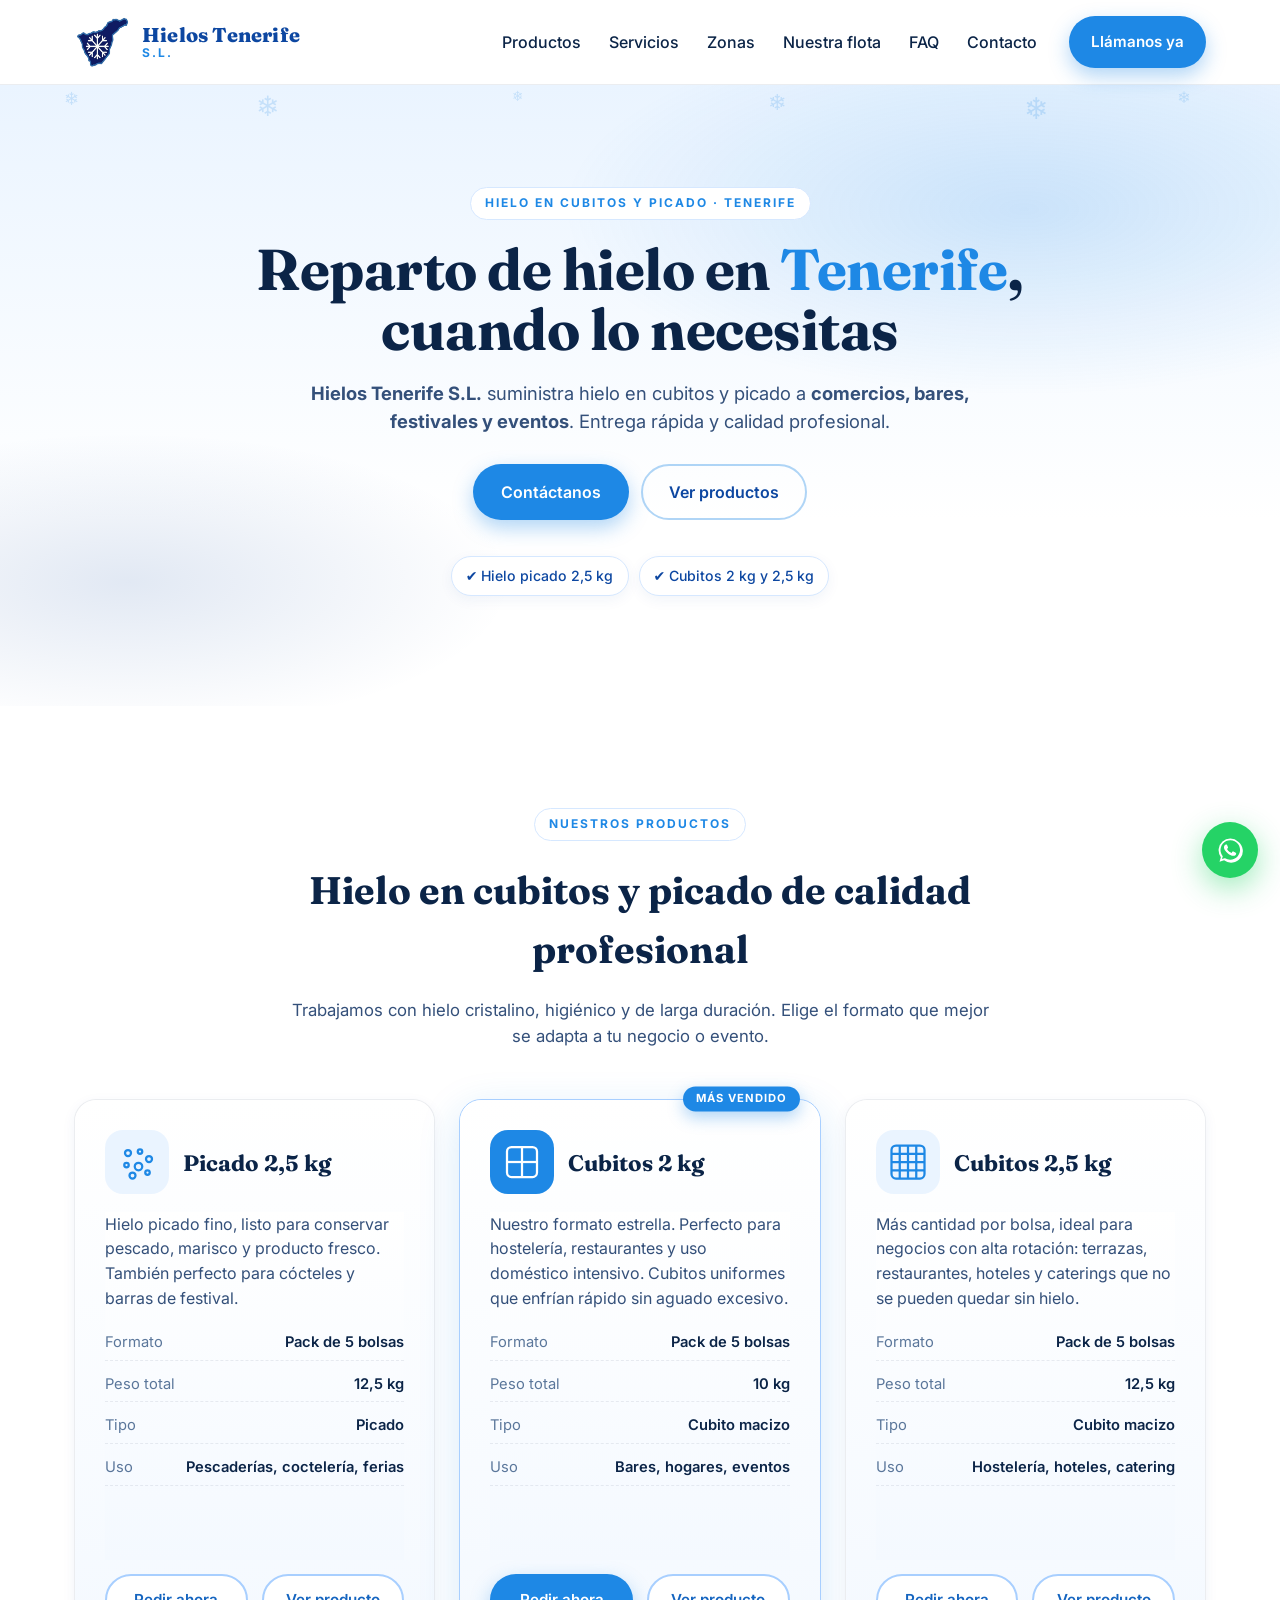
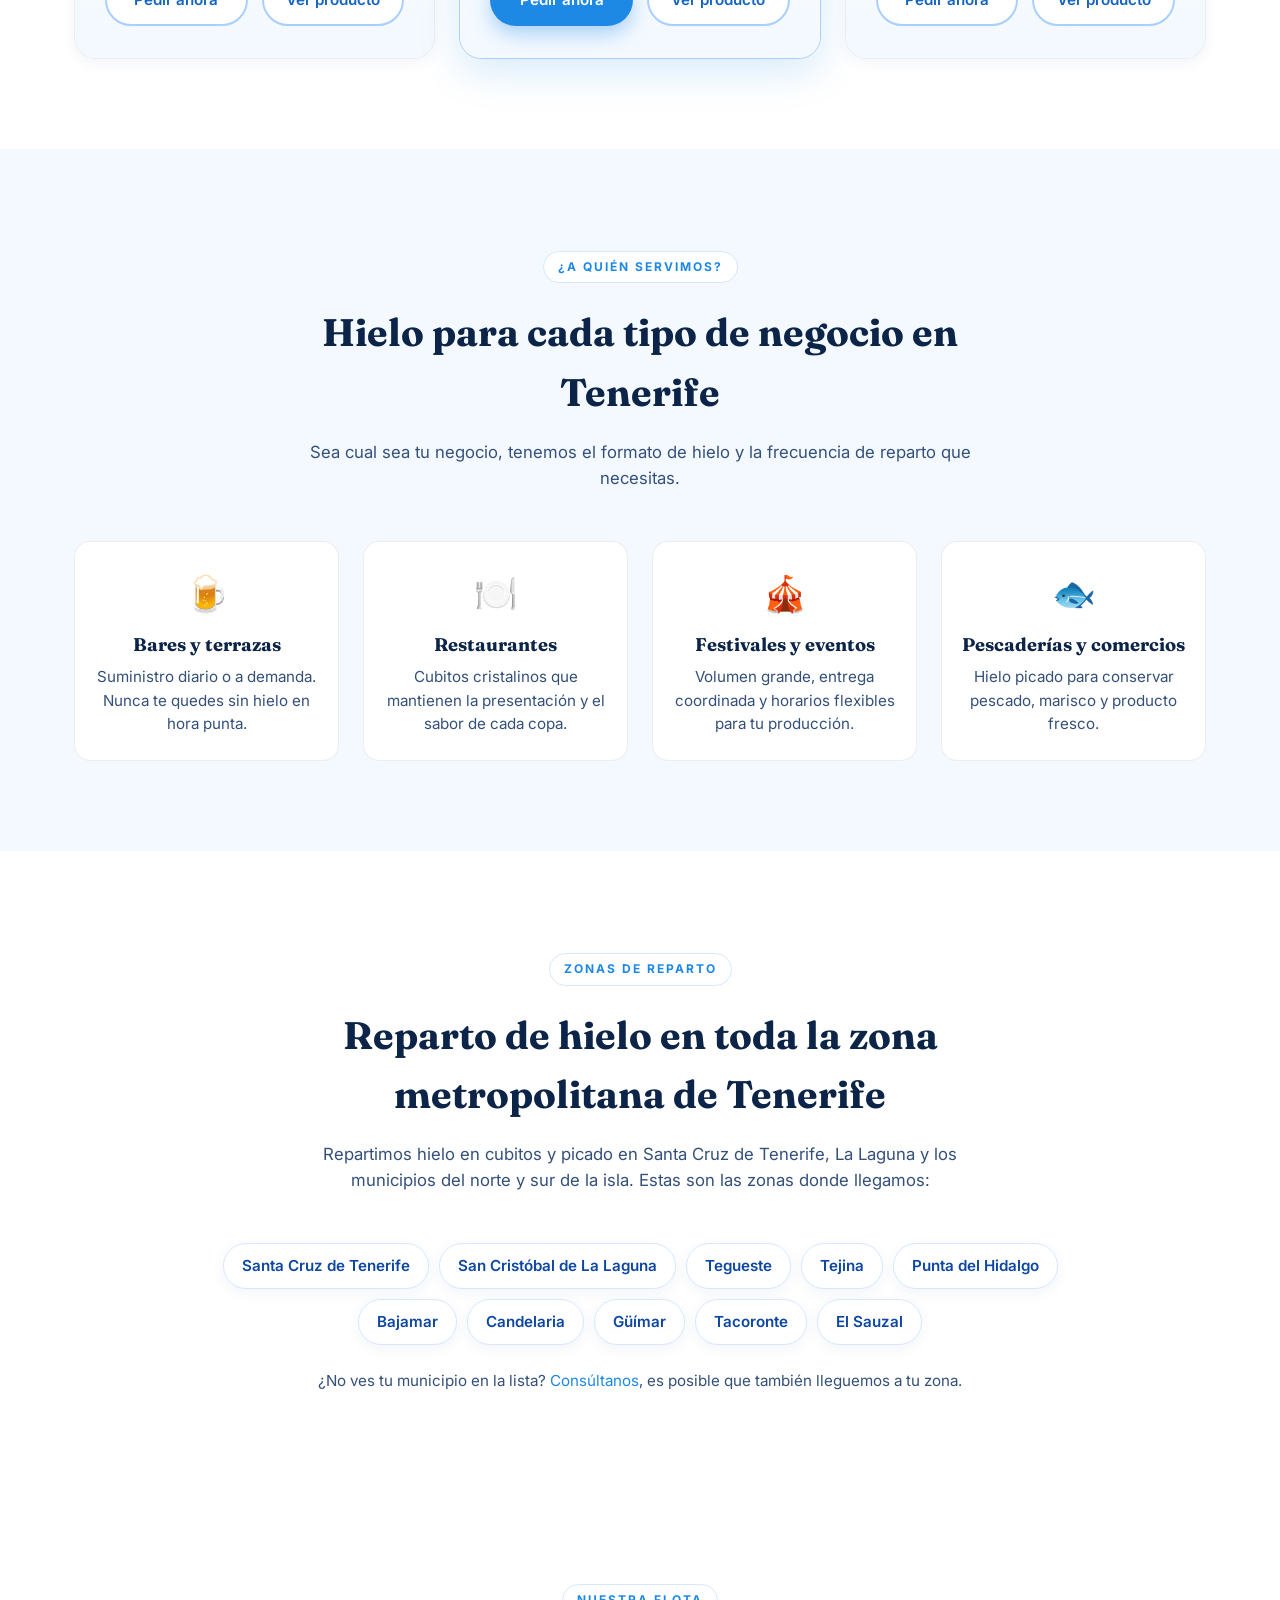
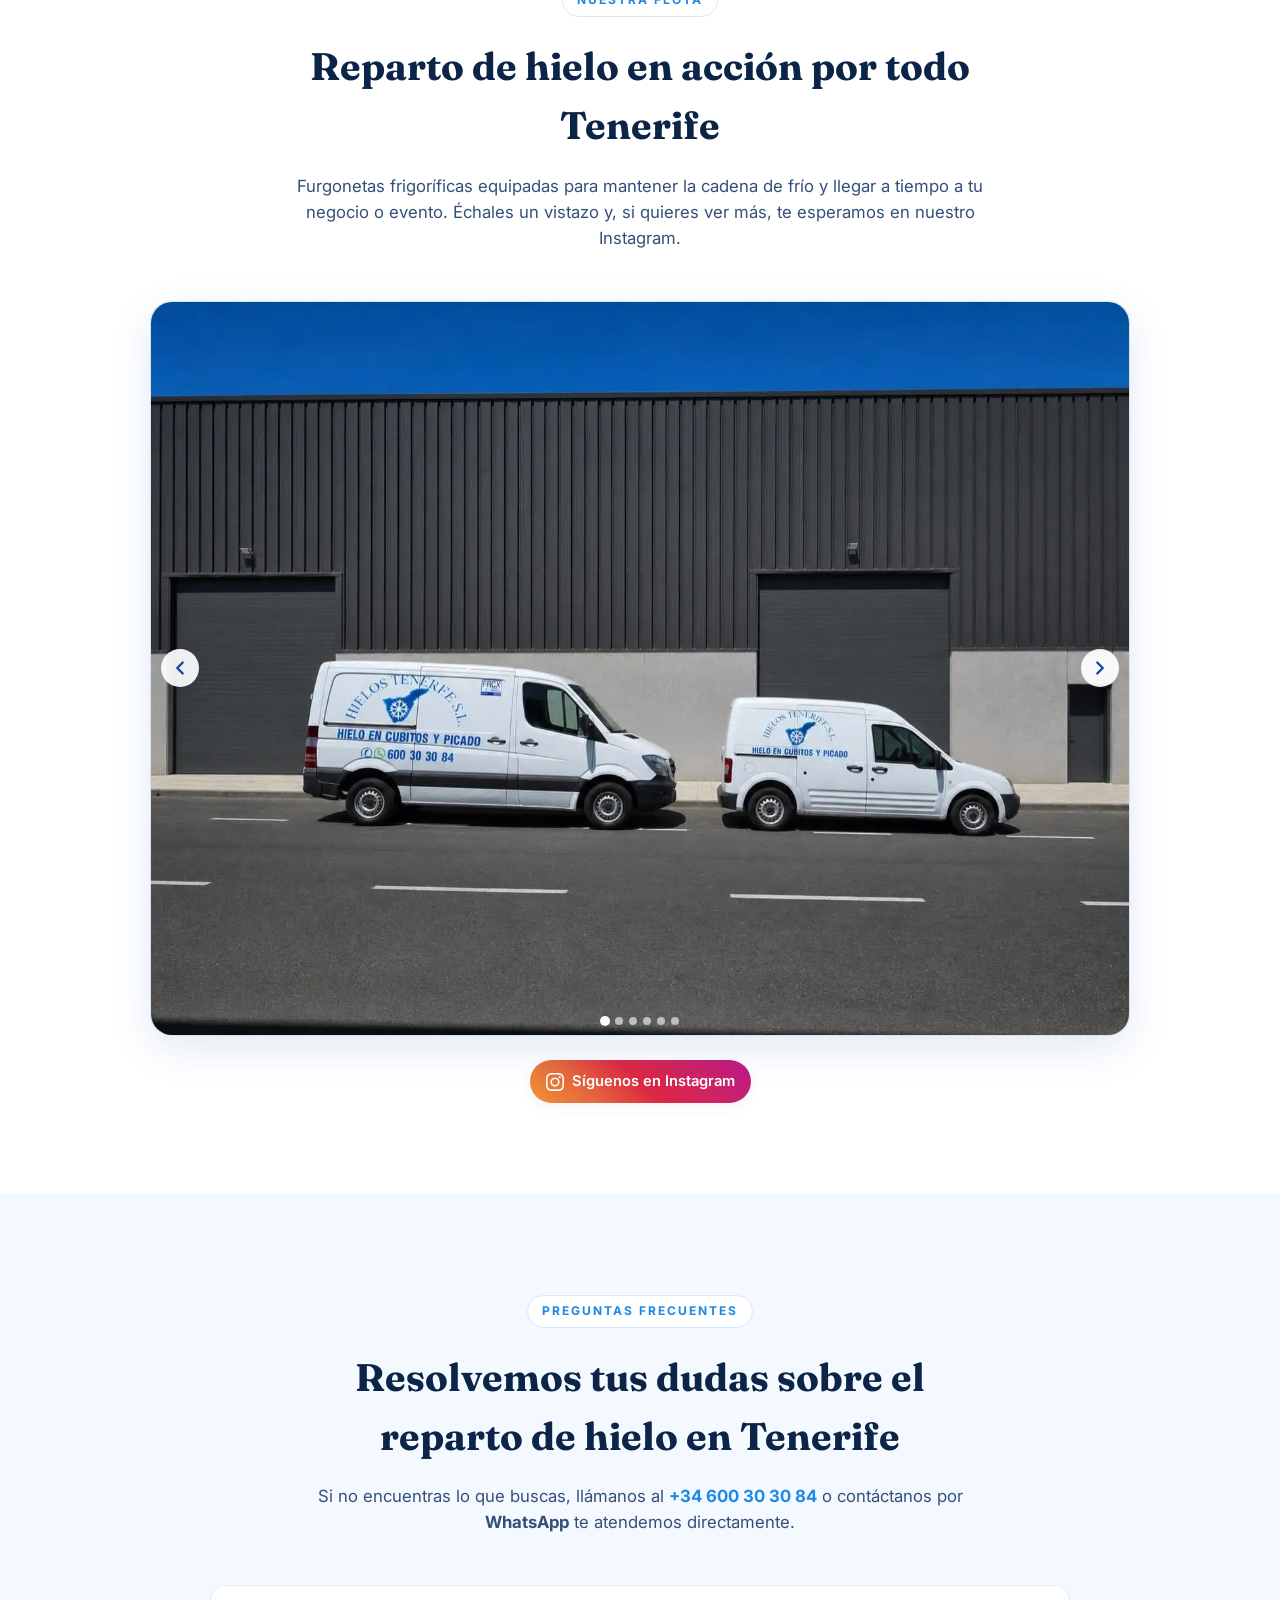
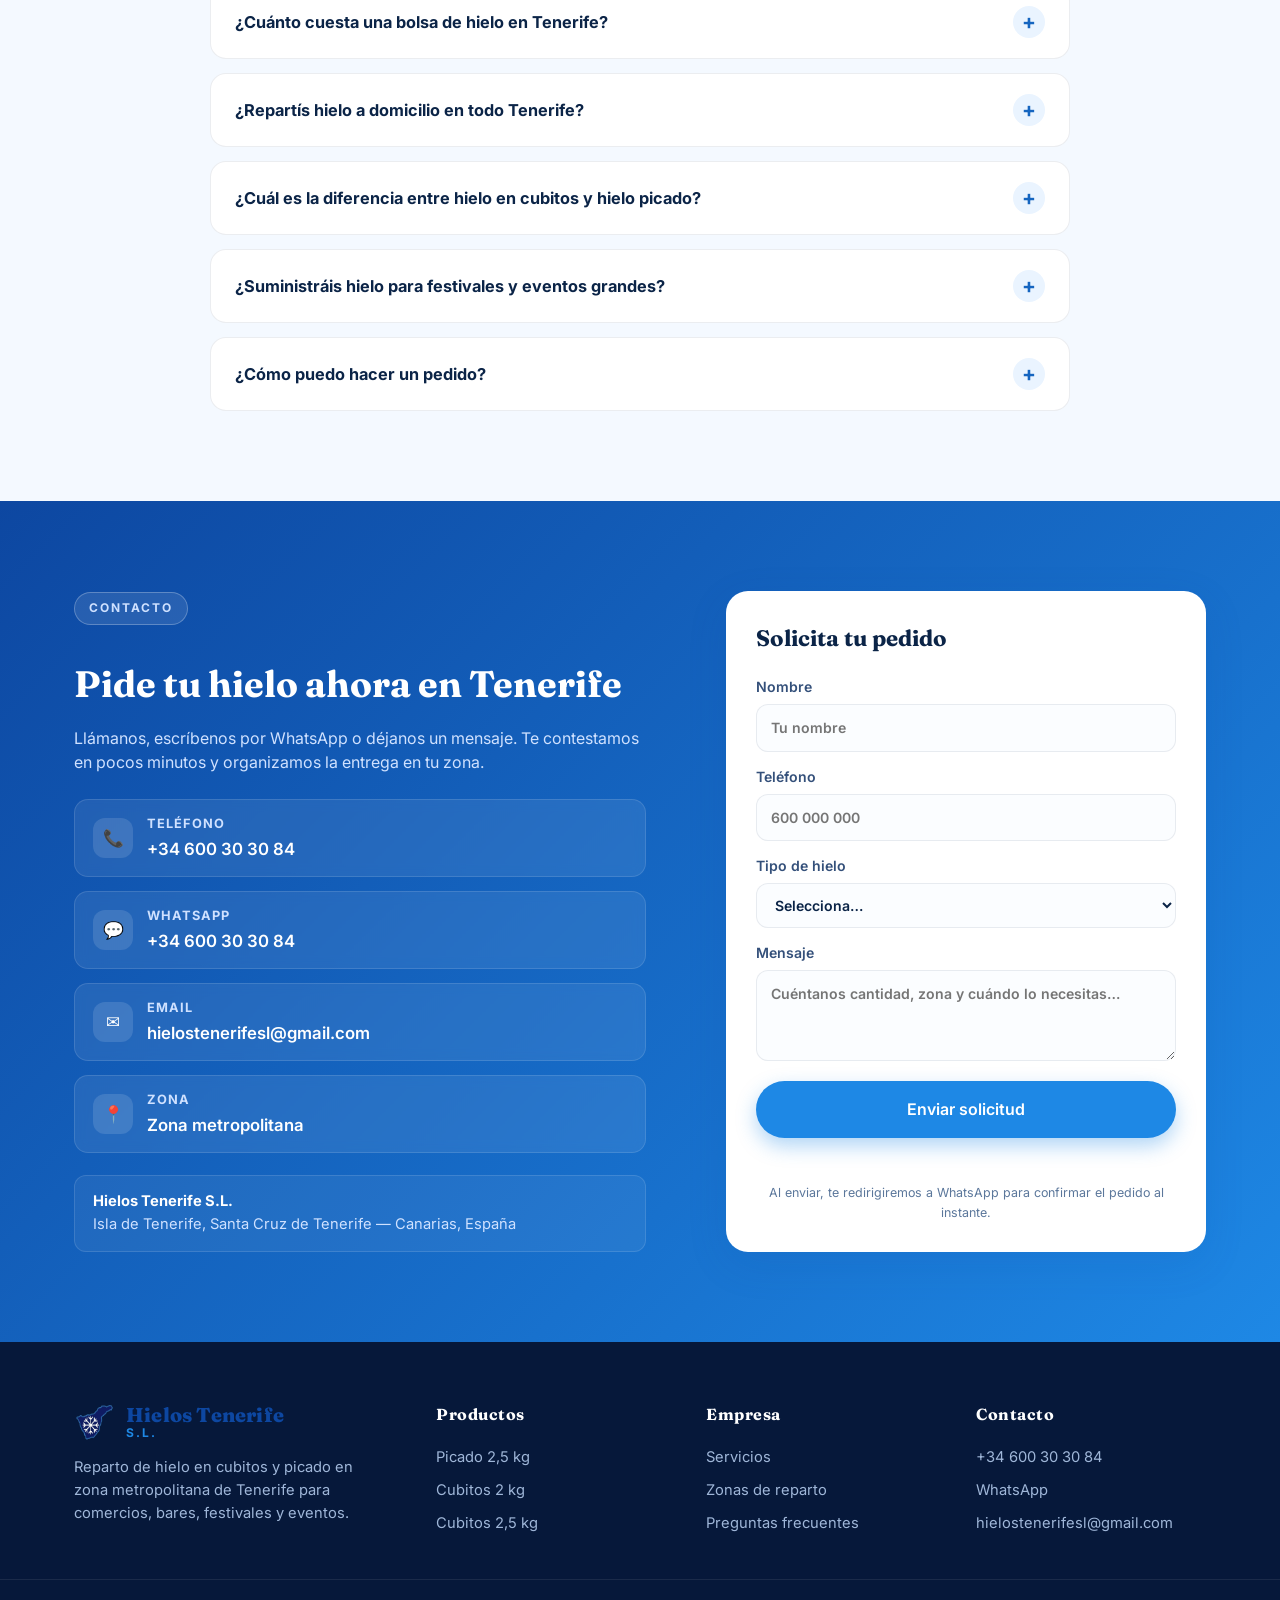
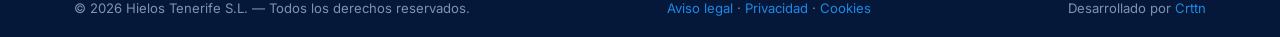
==== commit b4d5ea47: "Add branded favicons and metadata" ====
--- a/index.html
+++ b/index.html
@@ -61,7 +61,11 @@
   <link rel="dns-prefetch" href="https://wa.me" />
 
   <link rel="stylesheet" href="styles.css" />
-  <link rel="icon" type="image/png" href="images/logo.webp" />
+  <link rel="icon" href="/favicon.ico" sizes="any" />
+  <link rel="icon" type="image/png" sizes="32x32" href="images/favicon-32.png" />
+  <link rel="icon" type="image/png" sizes="16x16" href="images/favicon-16.png" />
+  <link rel="icon" type="image/png" sizes="192x192" href="images/favicon-192.png" />
+  <link rel="apple-touch-icon" sizes="180x180" href="images/apple-touch-icon.png" />
 
   <!-- ============================================ -->
   <!-- JSON-LD: LocalBusiness                       -->
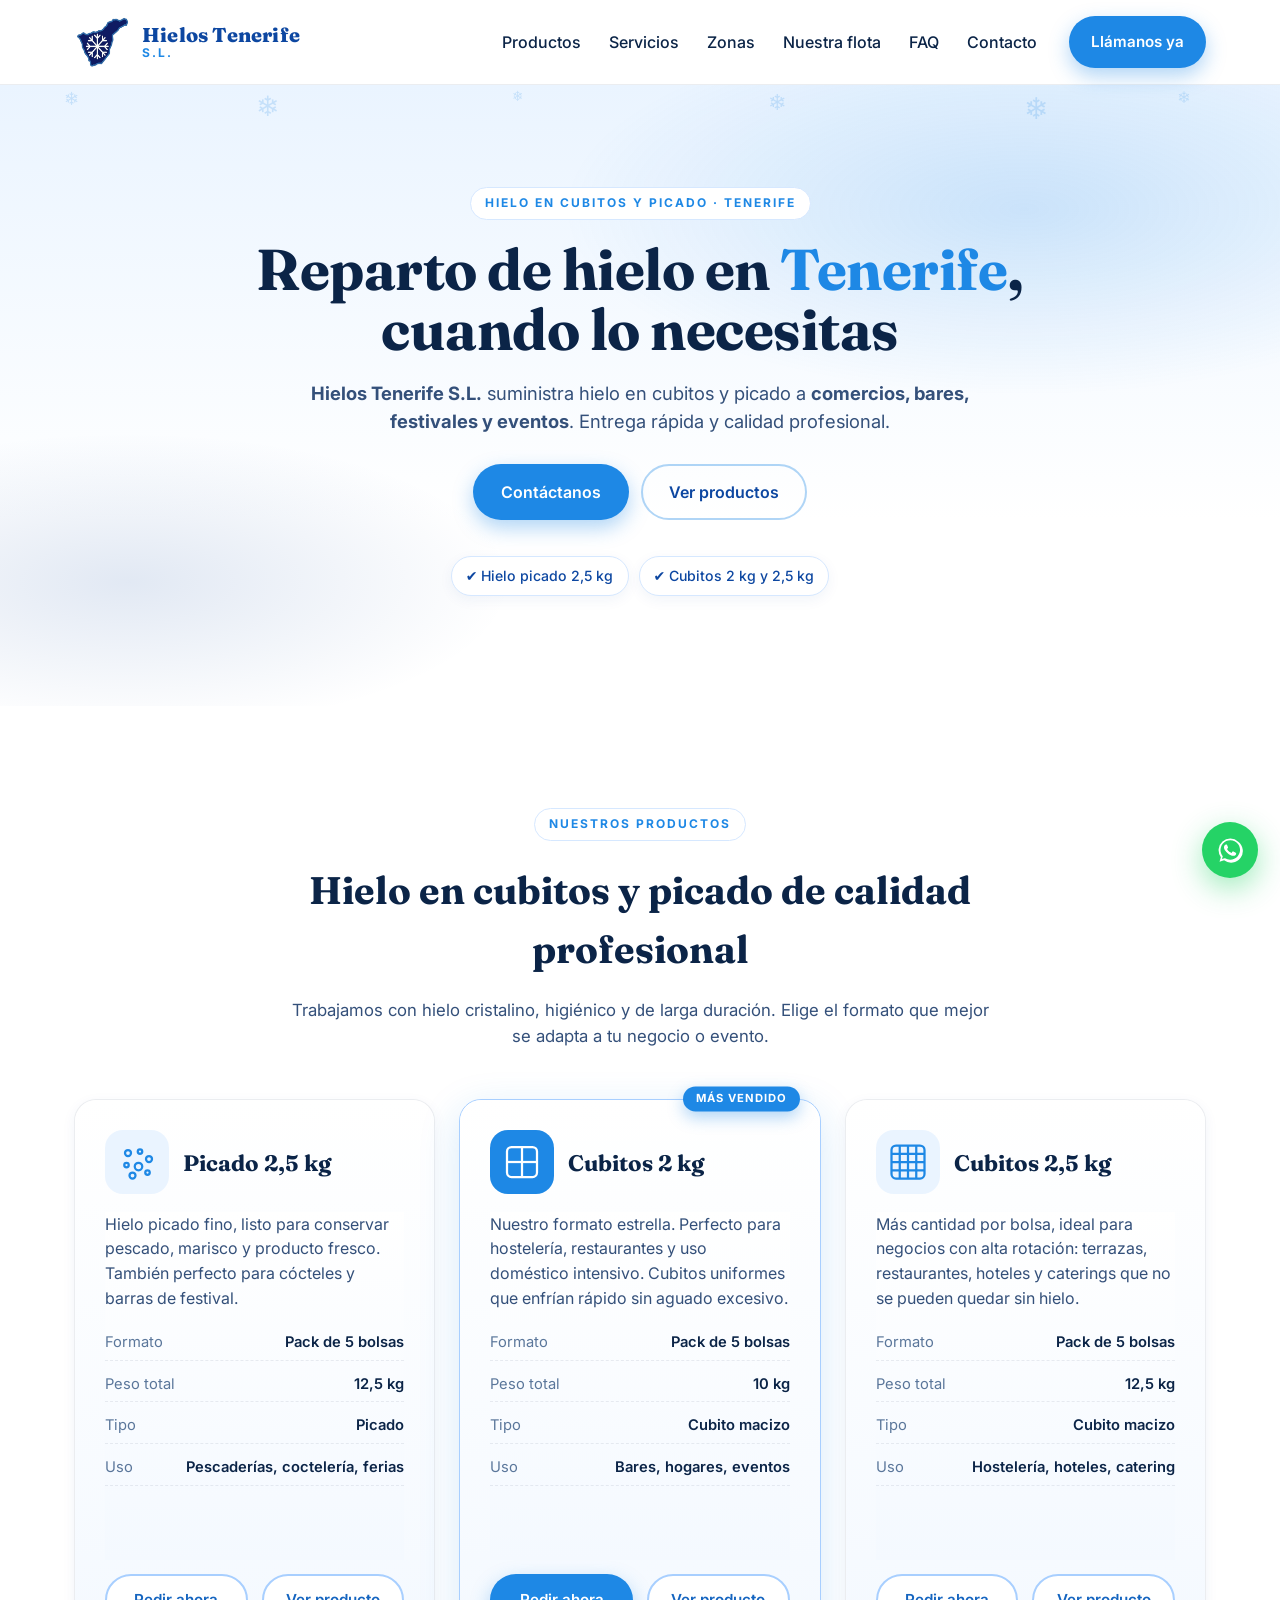
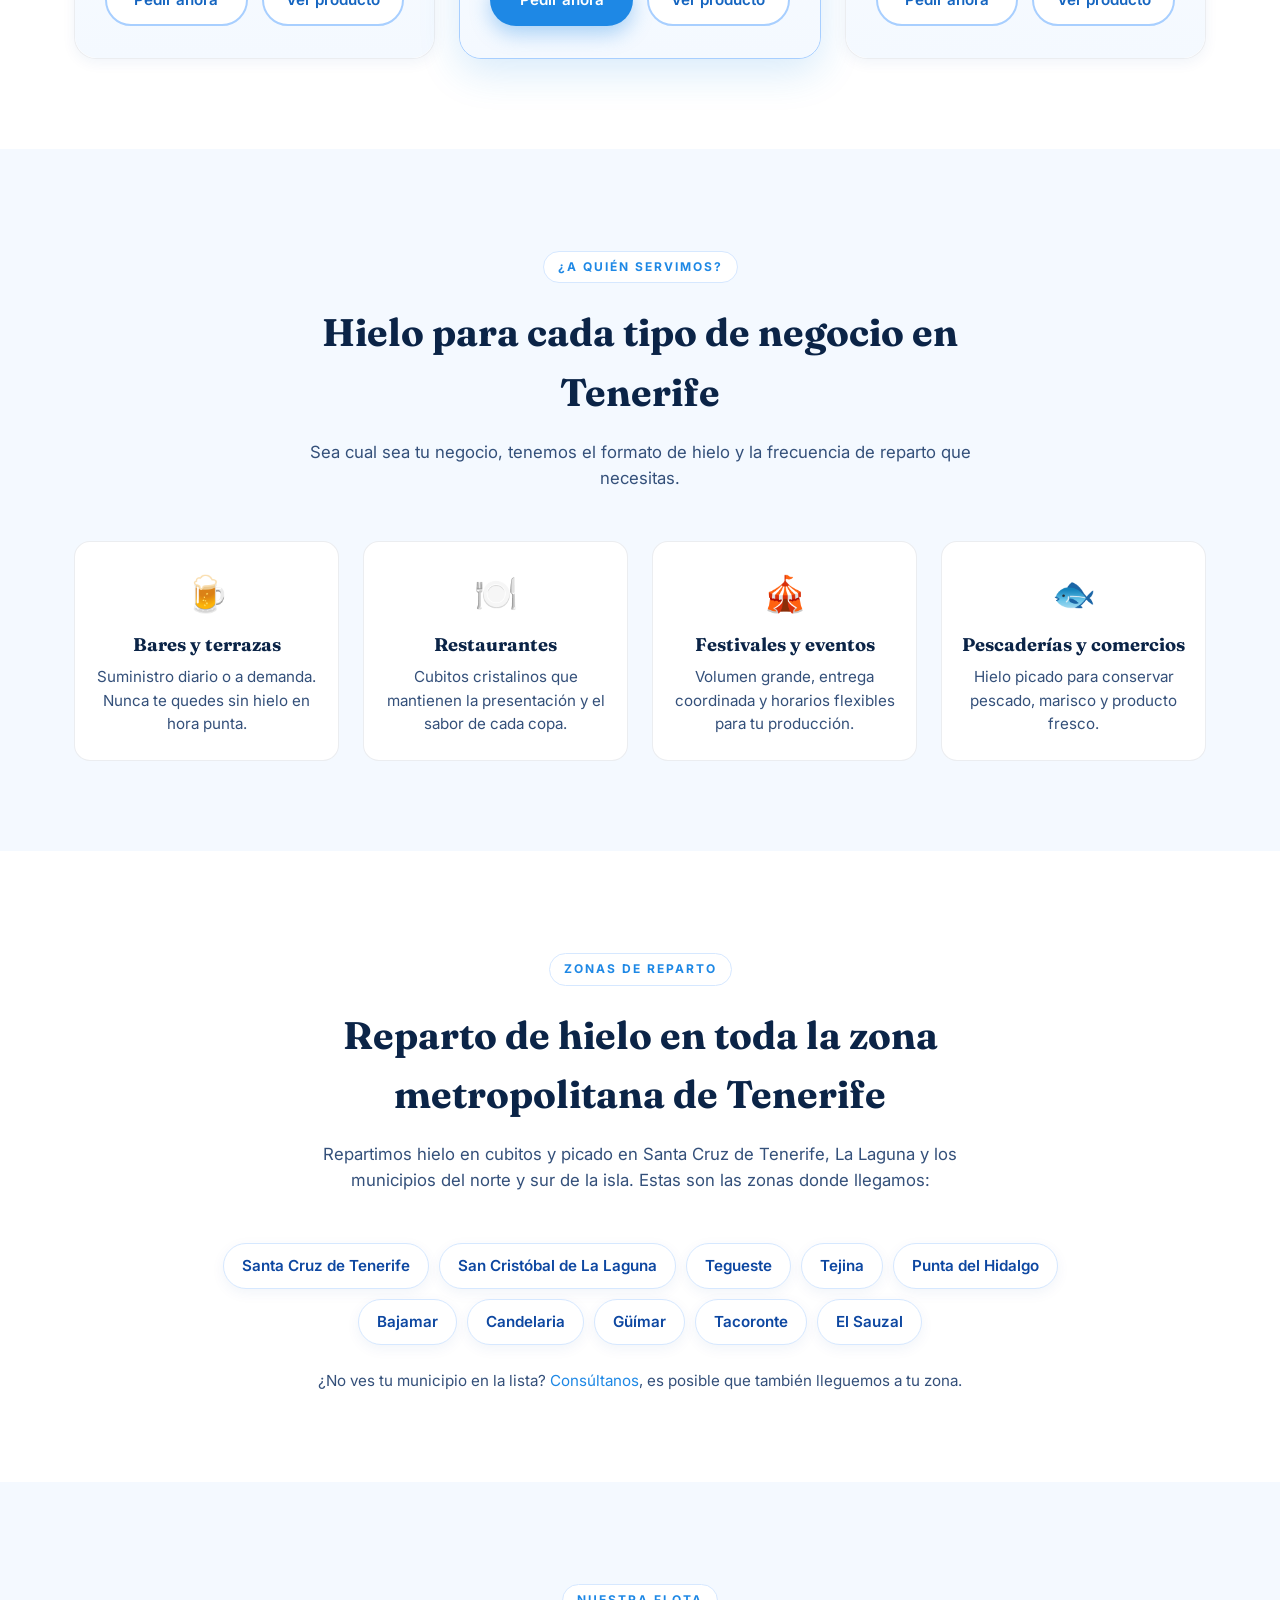
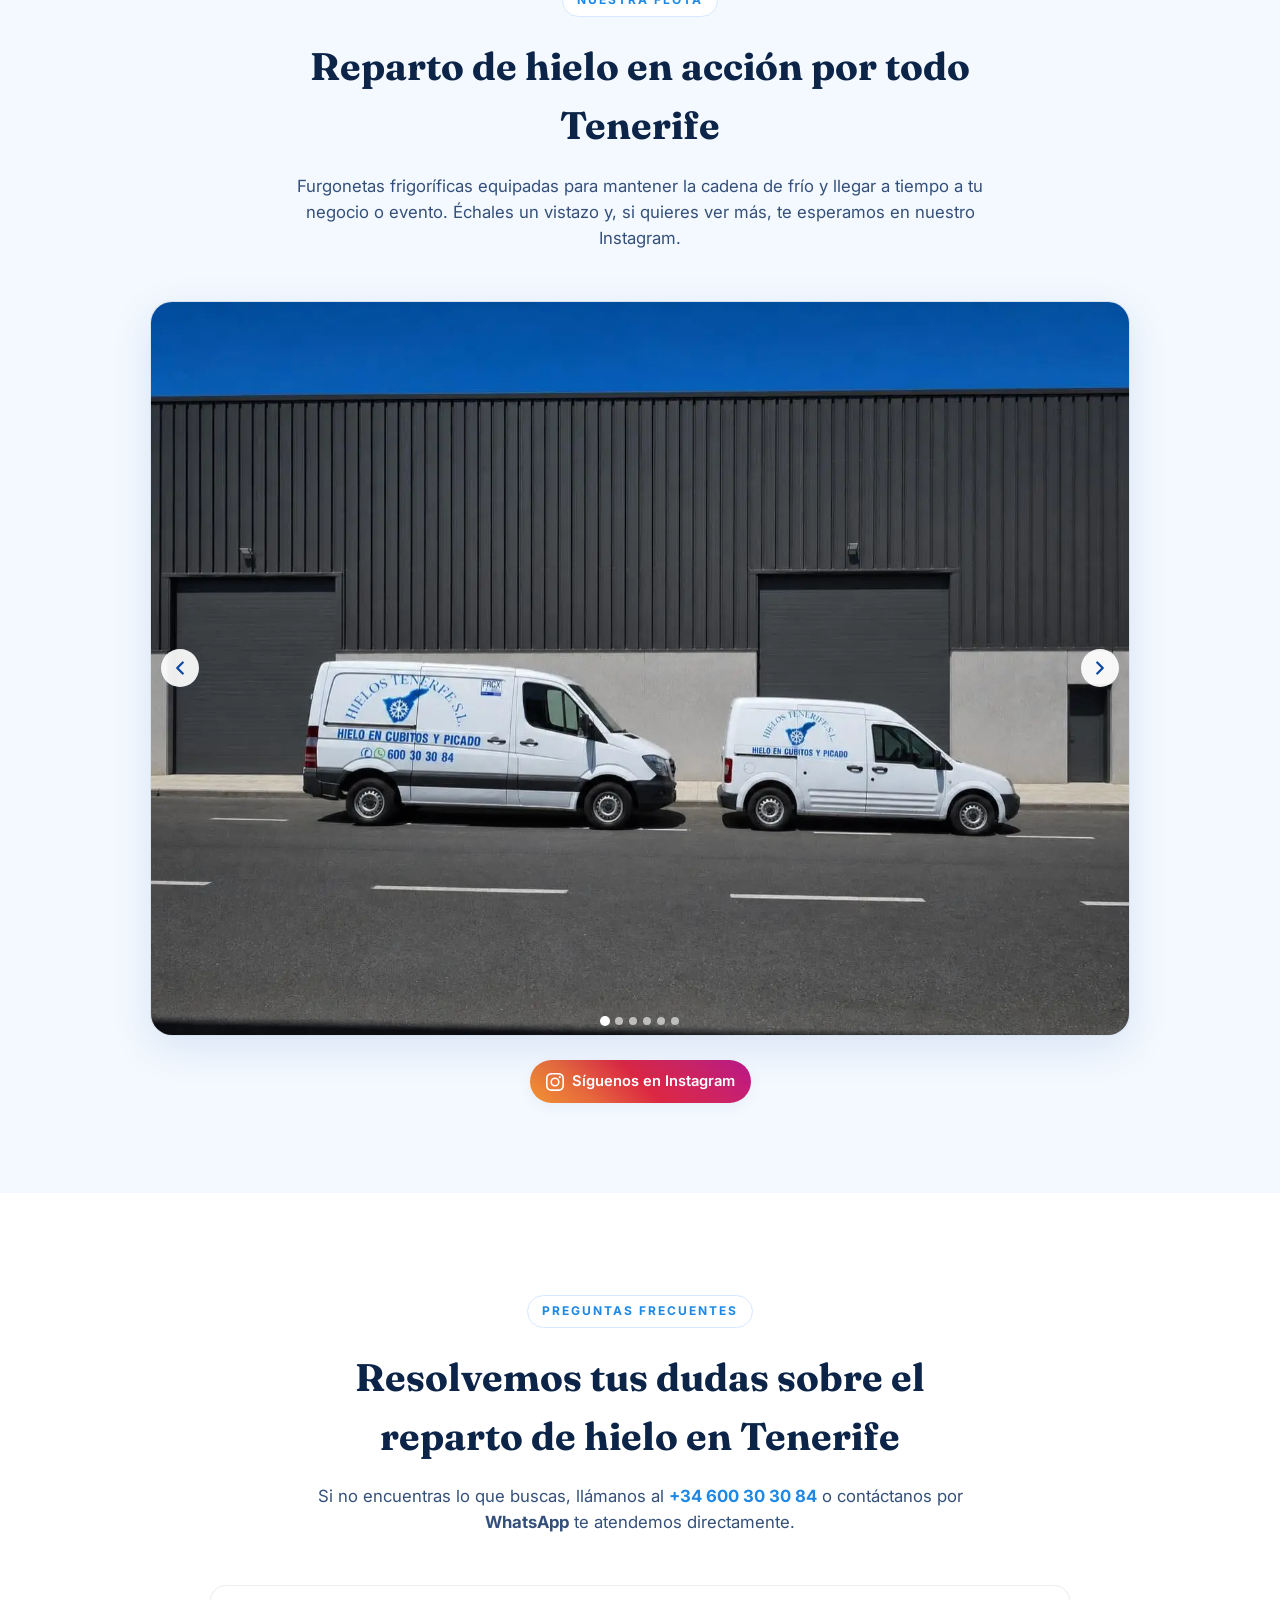
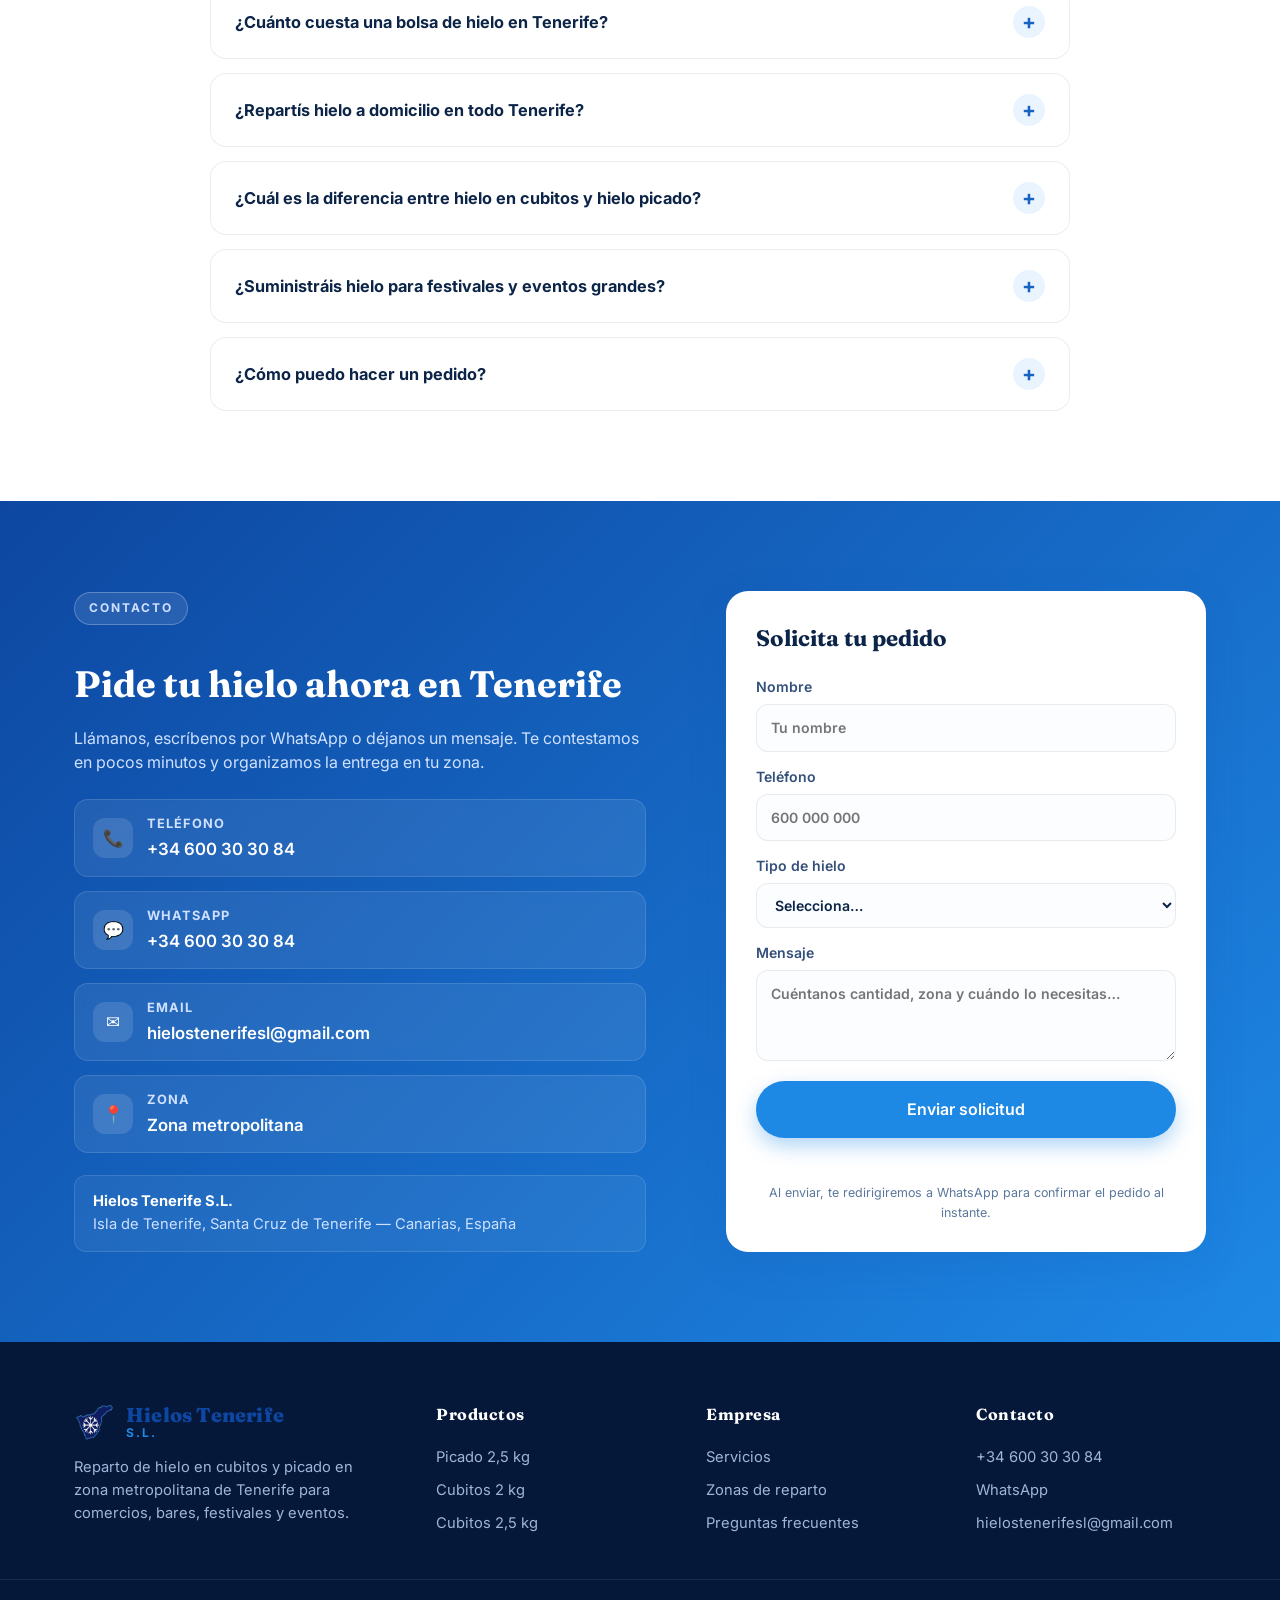
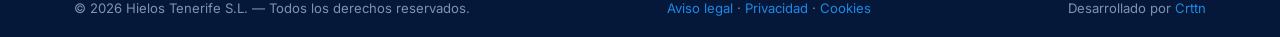
==== commit e398ad2f: "Simplify product schema and adjust section styles" ====
--- a/index.html
+++ b/index.html
@@ -122,9 +122,9 @@
       "@type": "OfferCatalog",
       "name": "Catálogo de hielo",
       "itemListElement": [
-        { "@type": "Offer", "itemOffered": { "@type": "Service", "name": "Hielo en cubitos 2 kg" } },
-        { "@type": "Offer", "itemOffered": { "@type": "Service", "name": "Hielo en cubitos 2,5 kg" } },
-        { "@type": "Offer", "itemOffered": { "@type": "Service", "name": "Hielo picado 2,5 kg" } }
+        { "@type": "Service", "name": "Hielo en cubitos 2 kg", "serviceType": "Reparto de hielo en cubitos" },
+        { "@type": "Service", "name": "Hielo en cubitos 2,5 kg", "serviceType": "Reparto de hielo en cubitos" },
+        { "@type": "Service", "name": "Hielo picado 2,5 kg", "serviceType": "Reparto de hielo picado" }
       ]
     }
   }
@@ -283,7 +283,7 @@
 
       <div class="grid grid--3">
 
-        <article class="card product product--flip product--featured" itemscope itemtype="https://schema.org/Service">
+        <article class="card product product--flip product--featured">
           <div class="product__static">
             <div class="product__badge">Más vendido</div>
             <div class="product__heading">
@@ -294,18 +294,17 @@
                   <line x1="32" y1="12" x2="32" y2="52"/>
                 </svg>
               </div>
-              <h3 itemprop="name">Cubitos 2 kg</h3>
+              <h3>Cubitos 2 kg</h3>
             </div>
             <div class="product__content">
               <div class="product__details product__front">
-                <p itemprop="description">Nuestro formato estrella. Perfecto para hostelería, restaurantes y uso doméstico intensivo. Cubitos uniformes que enfrían rápido sin aguado excesivo.</p>
+                <p>Nuestro formato estrella. Perfecto para hostelería, restaurantes y uso doméstico intensivo. Cubitos uniformes que enfrían rápido sin aguado excesivo.</p>
                 <ul class="product__specs">
                   <li><span>Formato</span><b>Pack de 5 bolsas</b></li>
                   <li><span>Peso total</span><b>10 kg</b></li>
                   <li><span>Tipo</span><b>Cubito macizo</b></li>
                   <li><span>Uso</span><b>Bares, hogares, eventos</b></li>
                 </ul>
-                <meta itemprop="brand" content="Hielos Tenerife SL" />
               </div>
               <div class="product__details product__back" id="productGallery" aria-hidden="true">
                 <div class="product-gallery" aria-label="Galería de cubitos de hielo 2 kg">
@@ -322,7 +321,7 @@
           </div>
         </article>
 
-        <article class="card product product--flip" itemscope itemtype="https://schema.org/Service">
+        <article class="card product product--flip">
           <div class="product__static">
             <div class="product__heading">
               <div class="product__icon" aria-hidden="true">
@@ -336,18 +335,17 @@
                   <circle cx="26" cy="50" r="4"/>
                 </svg>
               </div>
-              <h3 itemprop="name">Picado 2,5 kg</h3>
+              <h3>Picado 2,5 kg</h3>
             </div>
             <div class="product__content">
               <div class="product__details product__front">
-                <p itemprop="description">Hielo picado fino, listo para conservar pescado, marisco y producto fresco. También perfecto para cócteles y barras de festival.</p>
+                <p>Hielo picado fino, listo para conservar pescado, marisco y producto fresco. También perfecto para cócteles y barras de festival.</p>
                 <ul class="product__specs">
                   <li><span>Formato</span><b>Pack de 5 bolsas</b></li>
                   <li><span>Peso total</span><b>12,5 kg</b></li>
                   <li><span>Tipo</span><b>Picado</b></li>
                   <li><span>Uso</span><b>Pescaderías, coctelería, ferias</b></li>
                 </ul>
-                <meta itemprop="brand" content="Hielos Tenerife SL" />
               </div>
               <div class="product__details product__back" id="picadoGallery" aria-hidden="true">
                 <div class="product-gallery">
@@ -362,7 +360,7 @@
           </div>
         </article>
 
-        <article class="card product product--flip" itemscope itemtype="https://schema.org/Service">
+        <article class="card product product--flip">
           <div class="product__static">
             <div class="product__heading">
               <div class="product__icon" aria-hidden="true">
@@ -376,18 +374,17 @@
                   <line x1="43" y1="10" x2="43" y2="54"/>
                 </svg>
               </div>
-              <h3 itemprop="name">Cubitos 2,5 kg</h3>
+              <h3>Cubitos 2,5 kg</h3>
             </div>
             <div class="product__content">
               <div class="product__details product__front">
-                <p itemprop="description">Más cantidad por bolsa, ideal para negocios con alta rotación: terrazas, restaurantes, hoteles y caterings que no se pueden quedar sin hielo.</p>
+                <p>Más cantidad por bolsa, ideal para negocios con alta rotación: terrazas, restaurantes, hoteles y caterings que no se pueden quedar sin hielo.</p>
                 <ul class="product__specs">
                   <li><span>Formato</span><b>Pack de 5 bolsas</b></li>
                   <li><span>Peso total</span><b>12,5 kg</b></li>
                   <li><span>Tipo</span><b>Cubito macizo</b></li>
                   <li><span>Uso</span><b>Hostelería, hoteles, catering</b></li>
                 </ul>
-                <meta itemprop="brand" content="Hielos Tenerife SL" />
               </div>
               <div class="product__details product__back" id="cubitos25Gallery" aria-hidden="true">
                 <div class="product-gallery">
@@ -474,7 +471,7 @@
   </section>
 
   <!-- Flota -->
-  <section class="section" id="flota" aria-labelledby="flota-title">
+  <section class="section section--alt" id="flota" aria-labelledby="flota-title">
     <div class="container">
       <div class="section__head">
         <p class="eyebrow">Nuestra flota</p>
@@ -527,7 +524,7 @@
   </section>
 
   <!-- FAQ -->
-  <section class="section section--alt" id="faq" aria-labelledby="faq-title">
+  <section class="section" id="faq" aria-labelledby="faq-title">
     <div class="container">
       <div class="section__head">
         <p class="eyebrow">Preguntas frecuentes</p>
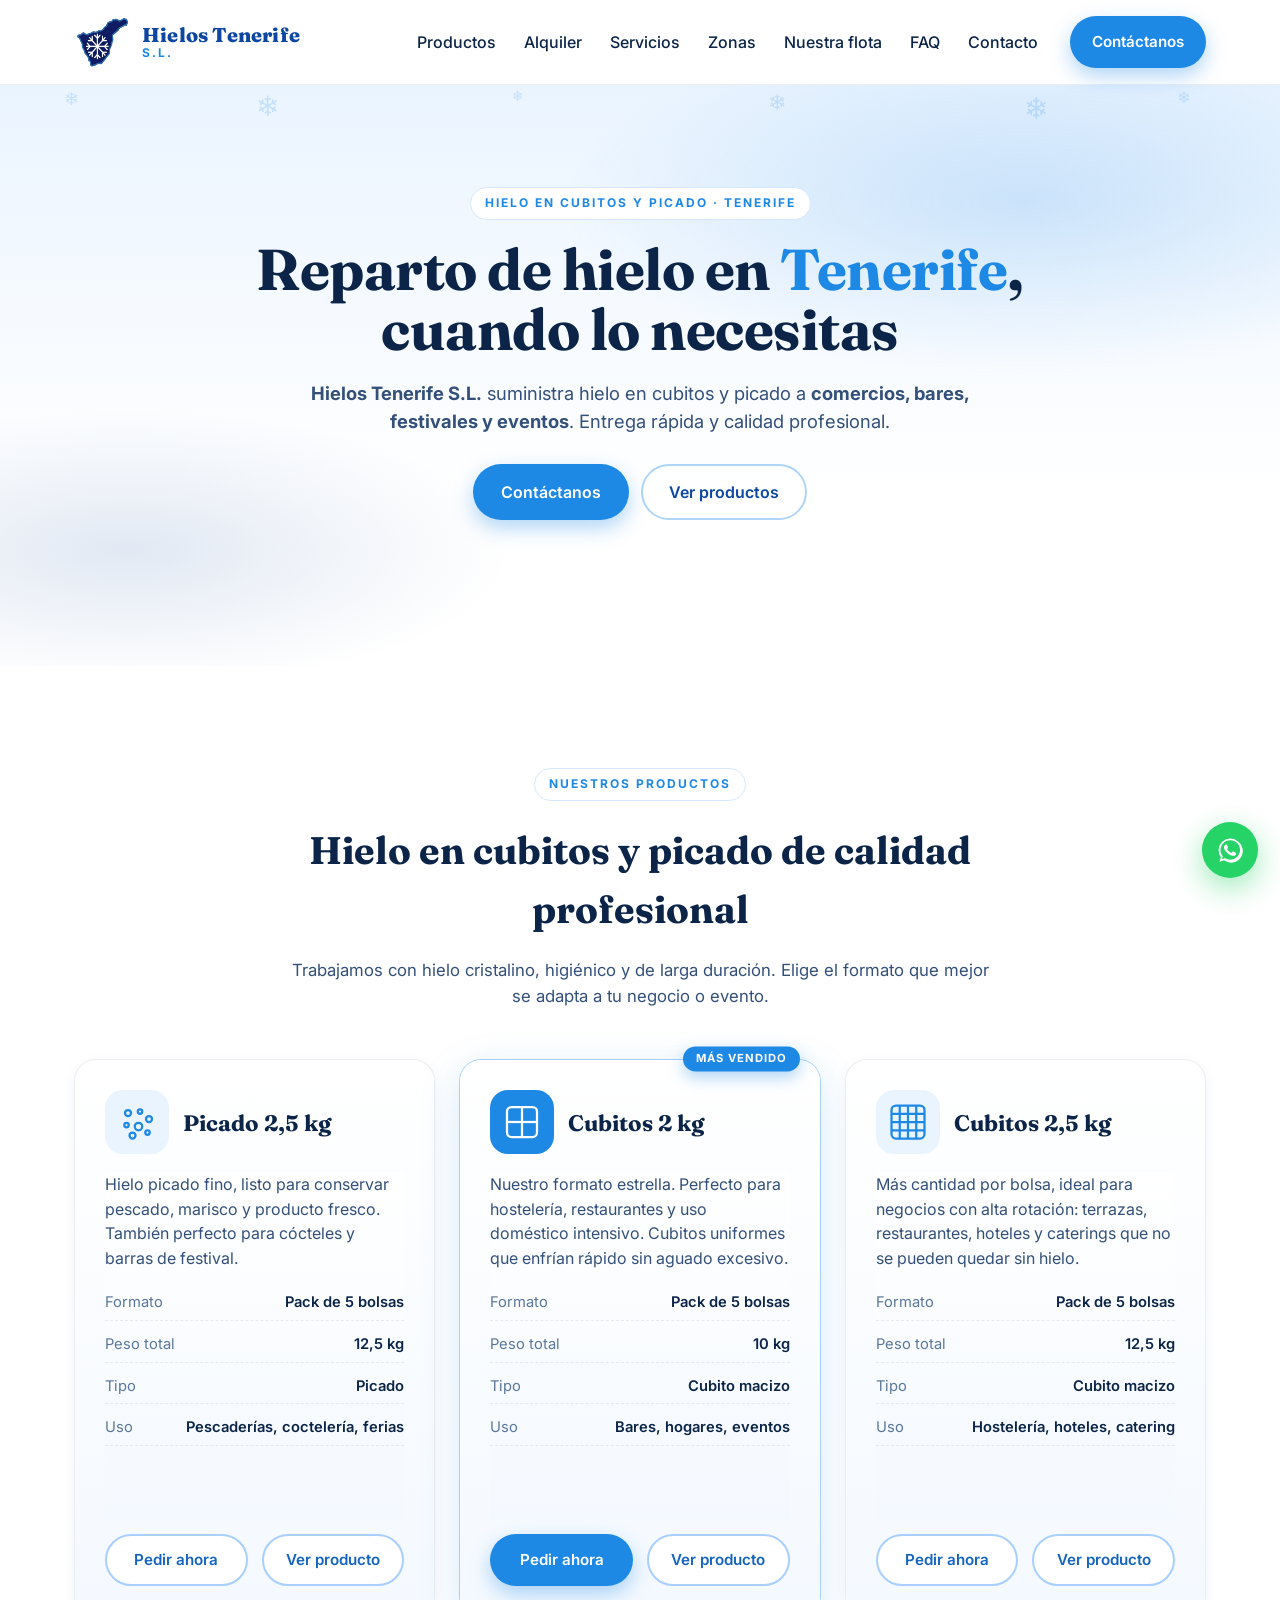
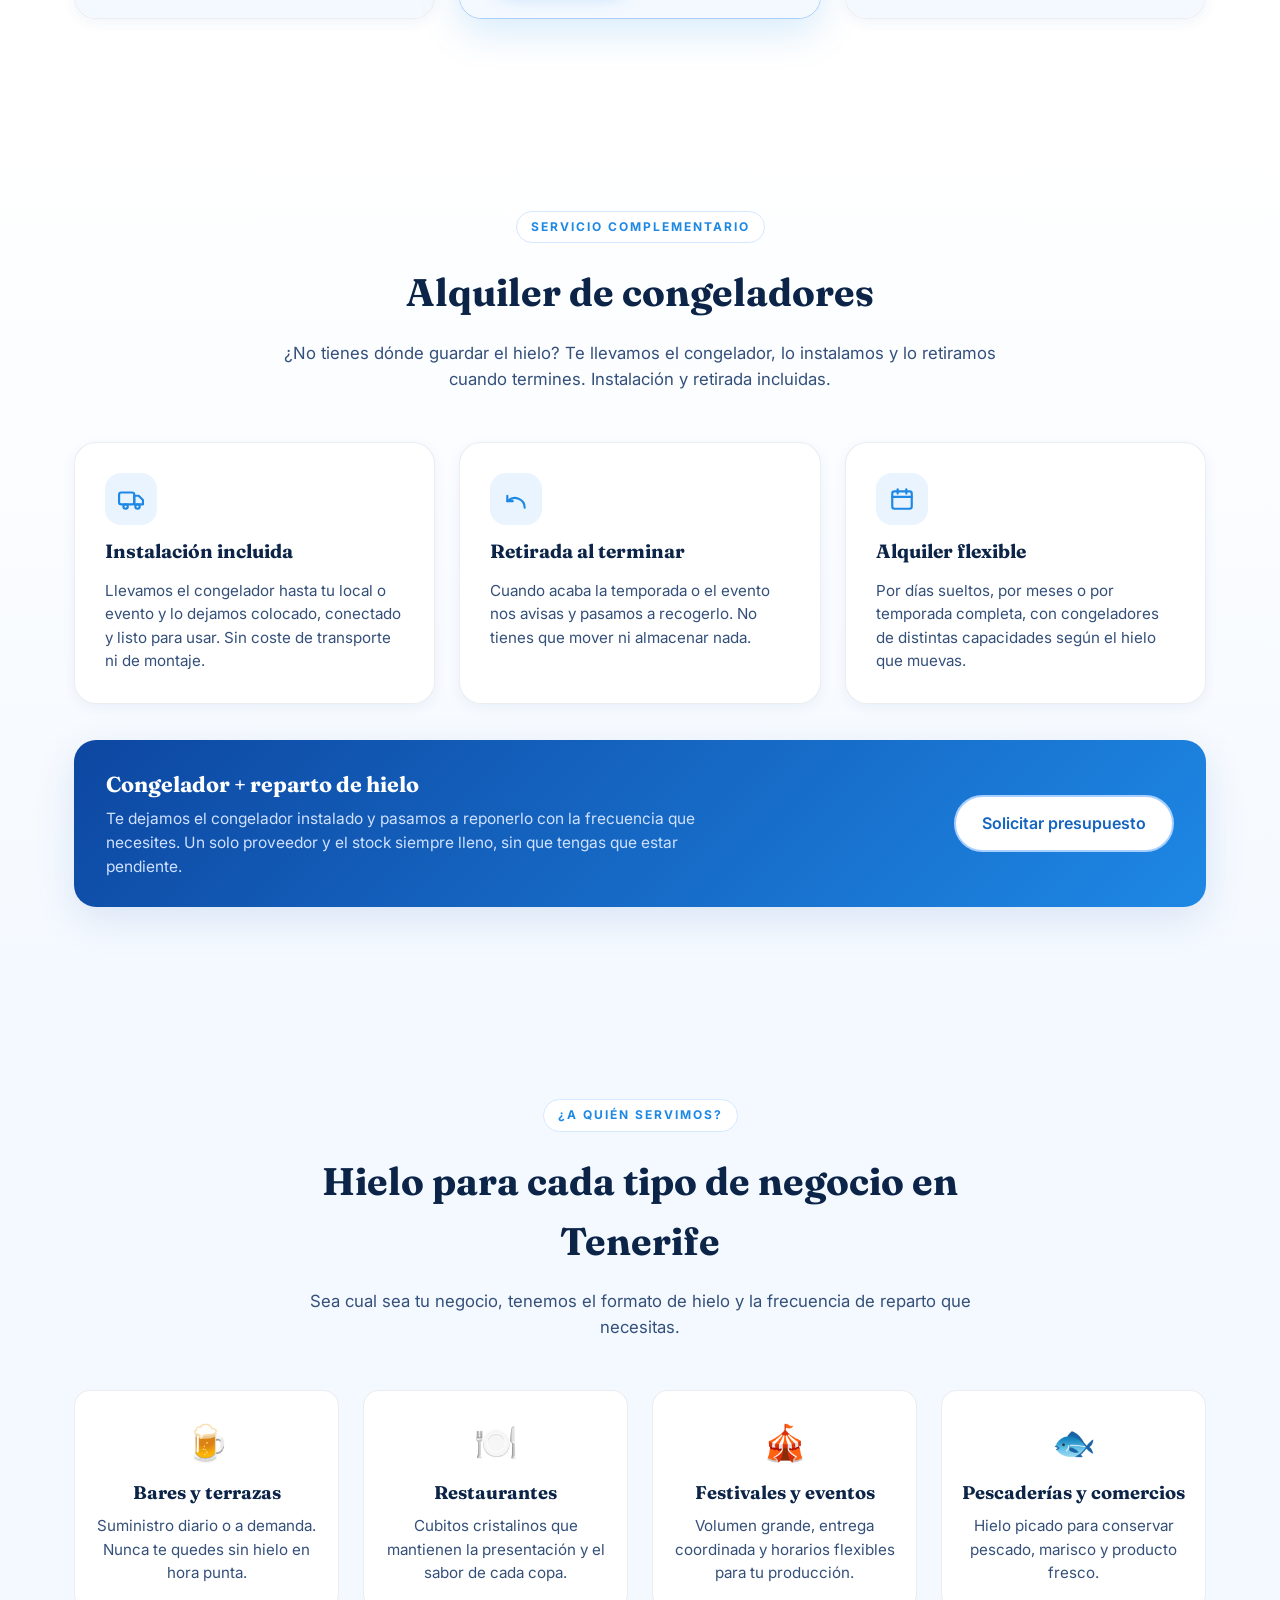
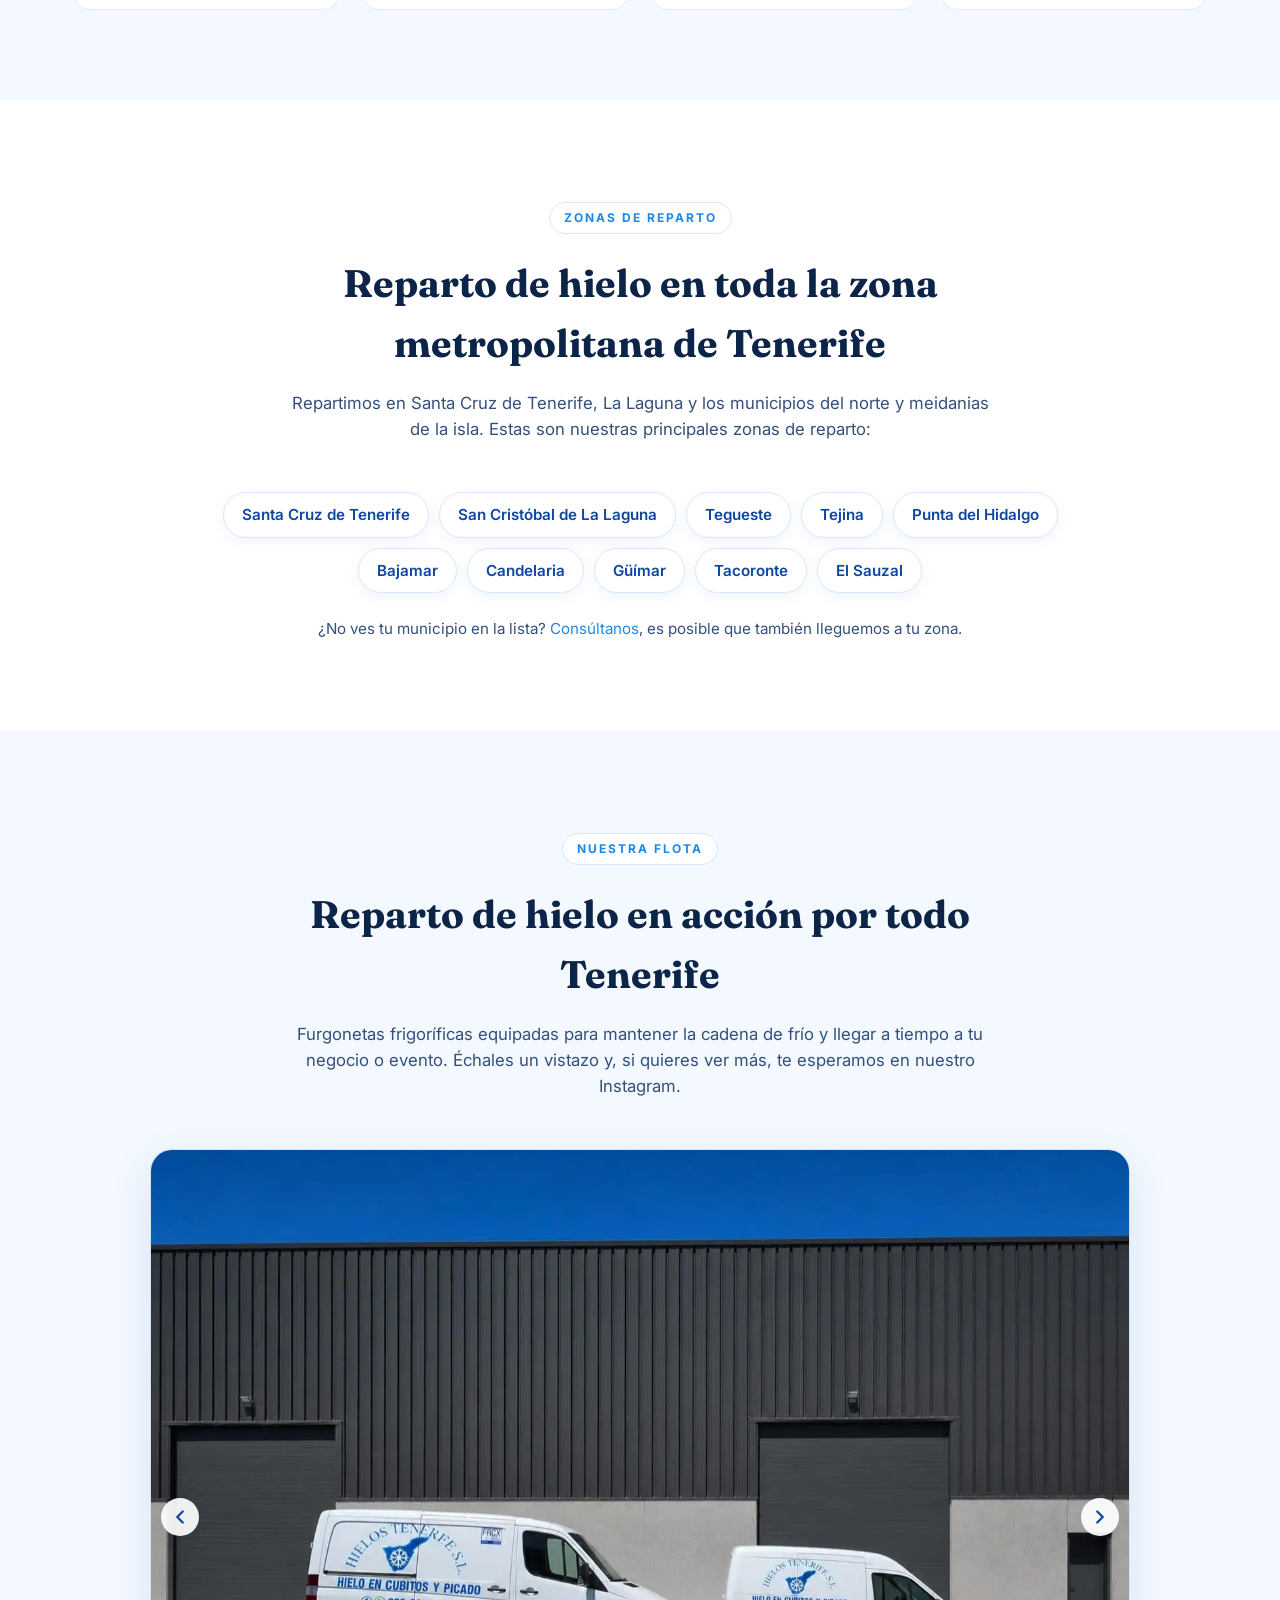
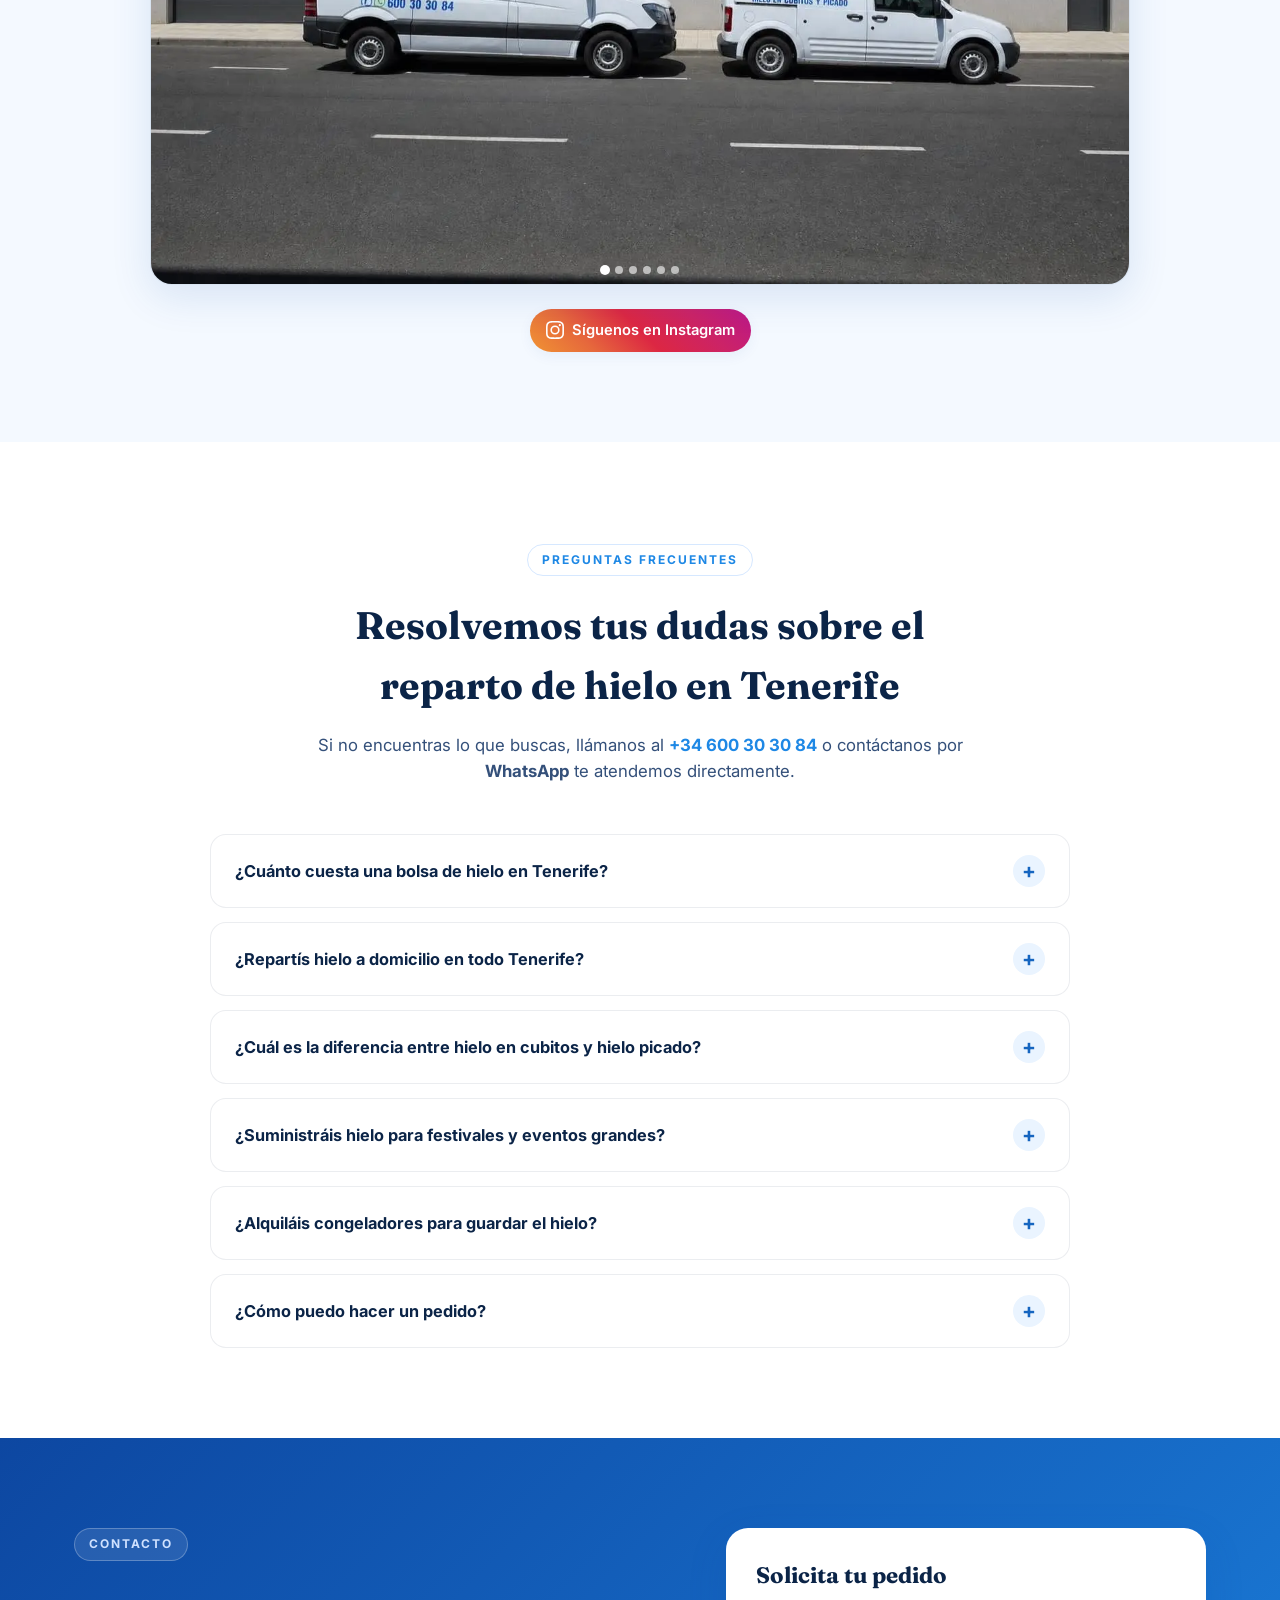
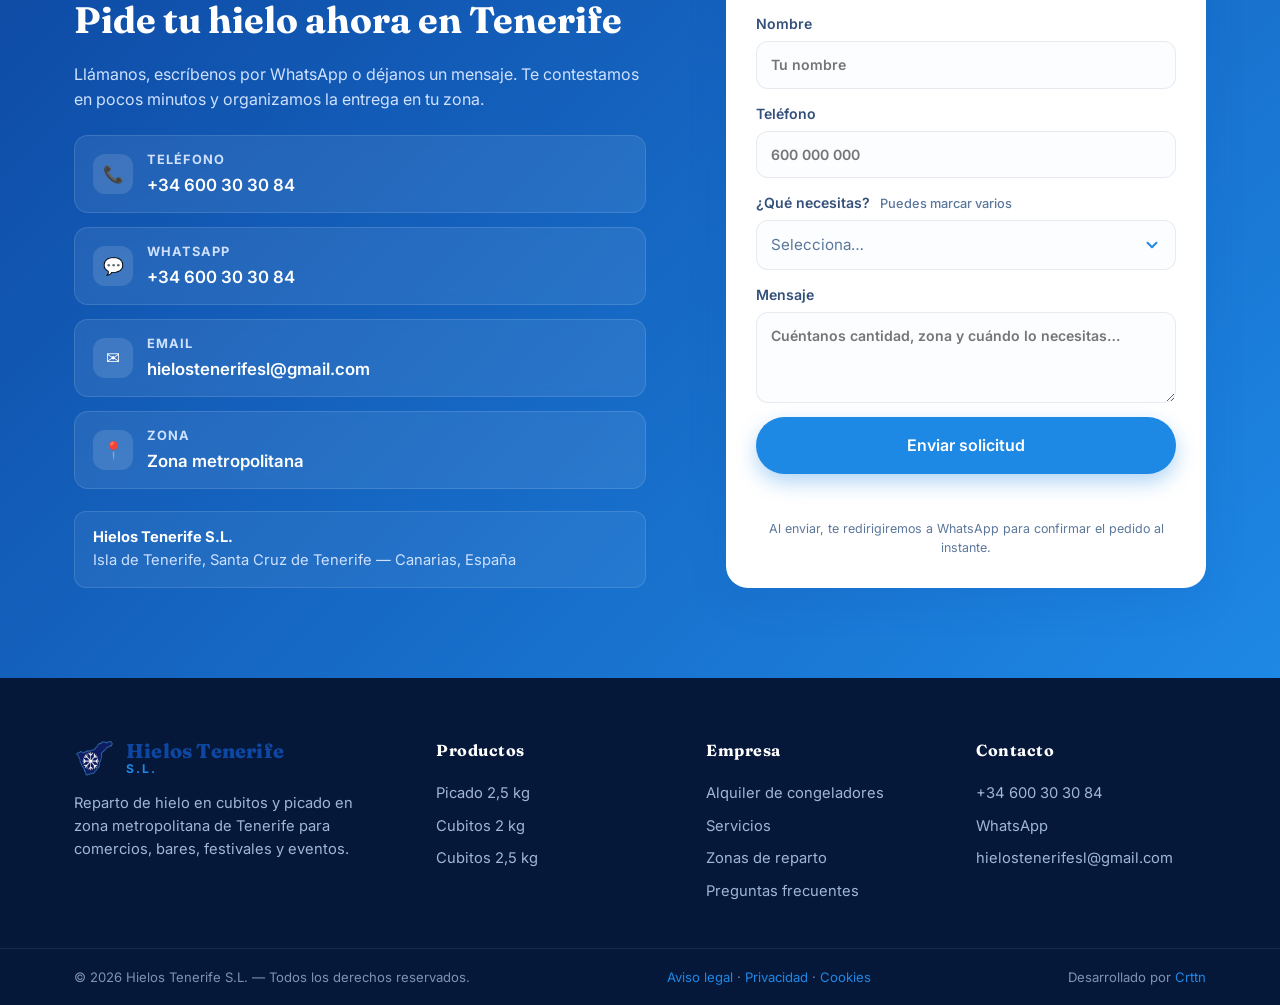
==== commit a2b47f30: "Add freezer rental service and form support" ====
--- a/index.html
+++ b/index.html
@@ -1,5 +1,6 @@
 <!DOCTYPE html>
 <html lang="es-ES">
+
 <head>
   <meta charset="UTF-8" />
   <meta name="viewport" content="width=device-width, initial-scale=1.0" />
@@ -8,7 +9,8 @@
 
   <!-- Primary SEO -->
   <title>Hielos Tenerife SL | Reparto de Hielo · Cubitos y Picado</title>
-  <meta name="description" content="Reparto de hielo en cubitos y picado en Tenerife para bares, restaurantes, festivales y eventos. Entrega rápida en toda la zona metropolitana. Pide ya." />
+  <meta name="description"
+    content="Reparto de hielo en cubitos y picado en Tenerife para bares, restaurantes, festivales y eventos. Entrega rápida en toda la zona metropolitana. Pide ya." />
   <meta name="author" content="Hielos Tenerife SL" />
   <meta name="robots" content="index, follow, max-image-preview:large, max-snippet:-1" />
   <meta name="googlebot" content="index, follow" />
@@ -29,7 +31,8 @@
   <meta property="og:locale" content="es_ES" />
   <meta property="og:site_name" content="Hielos Tenerife SL" />
   <meta property="og:title" content="Hielos Tenerife SL | Reparto de Hielo en Tenerife" />
-  <meta property="og:description" content="Reparto de hielo en cubitos y picado en zona metropolitana de Tenerife para bares, restaurantes, festivales y eventos. Tel: 600 30 30 84." />
+  <meta property="og:description"
+    content="Reparto de hielo en cubitos y picado en zona metropolitana de Tenerife para bares, restaurantes, festivales y eventos. Tel: 600 30 30 84." />
   <meta property="og:url" content="https://hielostenerife.es/" />
   <meta property="og:image" content="https://hielostenerife.es/images/og-image.jpg" />
   <meta property="og:image:type" content="image/jpeg" />
@@ -44,7 +47,8 @@
   <!-- Twitter Card -->
   <meta name="twitter:card" content="summary_large_image" />
   <meta name="twitter:title" content="Hielos Tenerife SL | Reparto de Hielo en Tenerife" />
-  <meta name="twitter:description" content="Reparto de hielo en cubitos y picado en toda Tenerife para bares, festivales y eventos." />
+  <meta name="twitter:description"
+    content="Reparto de hielo en cubitos y picado en toda Tenerife para bares, festivales y eventos." />
   <meta name="twitter:image" content="https://hielostenerife.es/images/og-image.jpg" />
   <meta name="twitter:image:alt" content="Hielos Tenerife SL" />
 
@@ -57,11 +61,16 @@
   <!-- Performance -->
   <link rel="preconnect" href="https://fonts.googleapis.com" />
   <link rel="preconnect" href="https://fonts.gstatic.com" crossorigin />
-  <link href="https://fonts.googleapis.com/css2?family=Inter:wght@400;500;600;700;800&family=Fraunces:wght@600;700;800&display=swap" rel="stylesheet" />
+  <link
+    href="https://fonts.googleapis.com/css2?family=Inter:wght@400;500;600;700;800&family=Fraunces:wght@600;700;800&display=swap"
+    rel="stylesheet" />
   <link rel="dns-prefetch" href="https://wa.me" />
 
   <link rel="stylesheet" href="styles.css" />
+  <!-- Prioridad para buscadores como Google (múltiplo de 48px) -->
+  <link rel="icon" type="image/png" sizes="48x48" href="images/favicon-48.png" />
   <link rel="icon" href="/favicon.ico" sizes="any" />
+
   <link rel="icon" type="image/png" sizes="32x32" href="images/favicon-32.png" />
   <link rel="icon" type="image/png" sizes="16x16" href="images/favicon-16.png" />
   <link rel="icon" type="image/png" sizes="192x192" href="images/favicon-192.png" />
@@ -77,7 +86,7 @@
     "@id": "https://hielostenerife.es/#business",
     "name": "Hielos Tenerife SL",
     "alternateName": "Hielos Tenerife",
-    "description": "Empresa de reparto de hielo en cubitos (2 y 2,5 kg) y hielo picado (2 kg) para comercios, bares, festivales y eventos en zona metropolitana de Tenerife.",
+    "description": "Empresa de reparto de hielo en cubitos (2 y 2,5 kg) y hielo picado (2 kg) para comercios, bares, festivales y eventos en zona metropolitana de Tenerife. También ofrecemos alquiler de congeladores con instalación y retirada incluidas.",
     "url": "https://hielostenerife.es/",
     "telephone": "+34600303084",
     "priceRange": "€€",
@@ -124,7 +133,8 @@
       "itemListElement": [
         { "@type": "Service", "name": "Hielo en cubitos 2 kg", "serviceType": "Reparto de hielo en cubitos" },
         { "@type": "Service", "name": "Hielo en cubitos 2,5 kg", "serviceType": "Reparto de hielo en cubitos" },
-        { "@type": "Service", "name": "Hielo picado 2,5 kg", "serviceType": "Reparto de hielo picado" }
+        { "@type": "Service", "name": "Hielo picado 2,5 kg", "serviceType": "Reparto de hielo picado" },
+        { "@type": "Service", "name": "Alquiler de congeladores", "serviceType": "Alquiler de congeladores con instalación y retirada incluidas" }
       ]
     }
   }
@@ -172,6 +182,14 @@
       },
       {
         "@type": "Question",
+        "name": "¿Alquiláis congeladores para guardar el hielo?",
+        "acceptedAnswer": {
+          "@type": "Answer",
+          "text": "Sí. Ofrecemos alquiler de congeladores con la instalación y la retirada incluidas en el precio. Te llevamos el equipo a tu local o evento, lo dejamos funcionando y pasamos a recogerlo cuando termines. Puedes alquilarlo por días, meses o temporada completa."
+        }
+      },
+      {
+        "@type": "Question",
         "name": "¿Cómo puedo hacer un pedido?",
         "acceptedAnswer": {
           "@type": "Answer",
@@ -192,14 +210,16 @@
     "itemListElement": [
       { "@type": "ListItem", "position": 1, "name": "Inicio", "item": "https://hielostenerife.es/" },
       { "@type": "ListItem", "position": 2, "name": "Productos", "item": "https://hielostenerife.es/#productos" },
-      { "@type": "ListItem", "position": 3, "name": "Servicios", "item": "https://hielostenerife.es/#servicios" },
-      { "@type": "ListItem", "position": 4, "name": "Zonas de reparto", "item": "https://hielostenerife.es/#zonas" },
-      { "@type": "ListItem", "position": 5, "name": "Nuestra flota", "item": "https://hielostenerife.es/#flota" },
-      { "@type": "ListItem", "position": 6, "name": "Contacto", "item": "https://hielostenerife.es/#contacto" }
+      { "@type": "ListItem", "position": 3, "name": "Alquiler de congeladores", "item": "https://hielostenerife.es/#alquiler" },
+      { "@type": "ListItem", "position": 4, "name": "Servicios", "item": "https://hielostenerife.es/#servicios" },
+      { "@type": "ListItem", "position": 5, "name": "Zonas de reparto", "item": "https://hielostenerife.es/#zonas" },
+      { "@type": "ListItem", "position": 6, "name": "Nuestra flota", "item": "https://hielostenerife.es/#flota" },
+      { "@type": "ListItem", "position": 7, "name": "Contacto", "item": "https://hielostenerife.es/#contacto" }
     ]
   }
   </script>
 </head>
+
 <body>
 
   <!-- Skip-link for accessibility -->
@@ -220,6 +240,7 @@
 
       <nav class="nav" id="nav" aria-label="Navegación principal">
         <a href="#productos">Productos</a>
+        <a href="#alquiler">Alquiler</a>
         <a href="#servicios">Servicios</a>
         <a href="#zonas">Zonas</a>
         <a href="#flota">Nuestra flota</a>
@@ -227,8 +248,8 @@
         <a href="#contacto">Contacto</a>
       </nav>
 
-      <a class="btn btn--primary header__cta" href="tel:+34600303084" aria-label="Llamar a Hielos Tenerife">
-        Llámanos ya
+      <a class="btn btn--primary header__cta" href="#contacto" aria-label="Ir a la sección de contacto">
+        Contáctanos
       </a>
 
       <button class="hamburger" id="hamburger" aria-label="Abrir menú" aria-expanded="false" aria-controls="nav">
@@ -239,439 +260,576 @@
 
   <main id="main">
 
-  <!-- Hero -->
-  <section class="hero" aria-labelledby="hero-title">
-    <div class="hero__bg" aria-hidden="true"></div>
-    <div class="container hero__inner">
-      <p class="eyebrow">Hielo en cubitos y picado · Tenerife</p>
-      <h1 class="hero__title" id="hero-title">
-        Reparto de hielo en <span class="accent">Tenerife</span>, cuando lo necesitas
-      </h1>
-      <p class="hero__lead">
-        <strong>Hielos Tenerife S.L.</strong> suministra hielo en cubitos y picado
-        a <strong>comercios, bares, festivales y eventos</strong>.
-        Entrega rápida y calidad profesional.
-      </p>
-      <div class="hero__ctas">
-        <a class="btn btn--primary btn--lg" href="#contacto">Contáctanos</a>
-        <a class="btn btn--ghost btn--lg" href="#productos">Ver productos</a>
-      </div>
-
-      <ul class="hero__chips">
-        <li>✔ Hielo picado 2,5 kg</li>
-        <li>✔ Cubitos 2 kg y 2,5 kg</li>
-        <!--<li>✔ Zona Metropolitana</li>-->
-      </ul>
-    </div>
-
-    <div class="snowflakes" aria-hidden="true">
-      <span>❄</span><span>❄</span><span>❄</span><span>❄</span><span>❄</span><span>❄</span>
-    </div>
-  </section>
-
-  <!-- Productos -->
-  <section class="section" id="productos" aria-labelledby="productos-title">
-    <div class="container">
-      <div class="section__head">
-        <p class="eyebrow">Nuestros productos</p>
-        <h2 id="productos-title">Hielo en cubitos y picado de calidad profesional</h2>
-        <p class="section__lead">
-          Trabajamos con hielo cristalino, higiénico y de larga duración. Elige el formato que mejor
-          se adapta a tu negocio o evento.
+    <!-- Hero -->
+    <section class="hero" aria-labelledby="hero-title">
+      <div class="hero__bg" aria-hidden="true"></div>
+      <div class="container hero__inner">
+        <p class="eyebrow">Hielo en cubitos y picado · Tenerife</p>
+        <h1 class="hero__title" id="hero-title">
+          Reparto de hielo en <span class="accent">Tenerife</span>, cuando lo necesitas
+        </h1>
+        <p class="hero__lead">
+          <strong>Hielos Tenerife S.L.</strong> suministra hielo en cubitos y picado
+          a <strong>comercios, bares, festivales y eventos</strong>.
+          Entrega rápida y calidad profesional.
         </p>
-      </div>
-
-      <div class="grid grid--3">
-
-        <article class="card product product--flip product--featured">
-          <div class="product__static">
-            <div class="product__badge">Más vendido</div>
-            <div class="product__heading">
-              <div class="product__icon" aria-hidden="true">
-                <svg viewBox="0 0 64 64" width="48" height="48" fill="none" stroke="currentColor" stroke-width="3" stroke-linejoin="round">
-                  <rect x="12" y="12" width="40" height="40" rx="6"/>
-                  <line x1="12" y1="32" x2="52" y2="32"/>
-                  <line x1="32" y1="12" x2="32" y2="52"/>
-                </svg>
-              </div>
-              <h3>Cubitos 2 kg</h3>
-            </div>
-            <div class="product__content">
-              <div class="product__details product__front">
-                <p>Nuestro formato estrella. Perfecto para hostelería, restaurantes y uso doméstico intensivo. Cubitos uniformes que enfrían rápido sin aguado excesivo.</p>
-                <ul class="product__specs">
-                  <li><span>Formato</span><b>Pack de 5 bolsas</b></li>
-                  <li><span>Peso total</span><b>10 kg</b></li>
-                  <li><span>Tipo</span><b>Cubito macizo</b></li>
-                  <li><span>Uso</span><b>Bares, hogares, eventos</b></li>
-                </ul>
-              </div>
-              <div class="product__details product__back" id="productGallery" aria-hidden="true">
-                <div class="product-gallery" aria-label="Galería de cubitos de hielo 2 kg">
-                  <div class="product-gallery__image">
-                    <img src="images/hielo2kg.webp" alt="Bolsa de cubitos de hielo de 2 kg" />
+        <div class="hero__ctas">
+          <a class="btn btn--primary btn--lg" href="#contacto">Contáctanos</a>
+          <a class="btn btn--ghost btn--lg" href="#productos">Ver productos</a>
+        </div>
+      </div>
+
+      <div class="snowflakes" aria-hidden="true">
+        <span>❄</span><span>❄</span><span>❄</span><span>❄</span><span>❄</span><span>❄</span>
+      </div>
+    </section>
+
+    <!-- Productos -->
+    <section class="section" id="productos" aria-labelledby="productos-title">
+      <div class="container">
+        <div class="section__head">
+          <p class="eyebrow">Nuestros productos</p>
+          <h2 id="productos-title">Hielo en cubitos y picado de calidad profesional</h2>
+          <p class="section__lead">
+            Trabajamos con hielo cristalino, higiénico y de larga duración. Elige el formato que mejor
+            se adapta a tu negocio o evento.
+          </p>
+        </div>
+
+        <div class="grid grid--3">
+
+          <article class="card product product--flip product--featured">
+            <div class="product__static">
+              <div class="product__badge">Más vendido</div>
+              <div class="product__heading">
+                <div class="product__icon" aria-hidden="true">
+                  <svg viewBox="0 0 64 64" width="48" height="48" fill="none" stroke="currentColor" stroke-width="3"
+                    stroke-linejoin="round">
+                    <rect x="12" y="12" width="40" height="40" rx="6" />
+                    <line x1="12" y1="32" x2="52" y2="32" />
+                    <line x1="32" y1="12" x2="32" y2="52" />
+                  </svg>
+                </div>
+                <h3>Cubitos 2 kg</h3>
+              </div>
+              <div class="product__content">
+                <div class="product__details product__front">
+                  <p>Nuestro formato estrella. Perfecto para hostelería, restaurantes y uso doméstico intensivo. Cubitos
+                    uniformes que enfrían rápido sin aguado excesivo.</p>
+                  <ul class="product__specs">
+                    <li><span>Formato</span><b>Pack de 5 bolsas</b></li>
+                    <li><span>Peso total</span><b>10 kg</b></li>
+                    <li><span>Tipo</span><b>Cubito macizo</b></li>
+                    <li><span>Uso</span><b>Bares, hogares, eventos</b></li>
+                  </ul>
+                </div>
+                <div class="product__details product__back" id="productGallery" aria-hidden="true">
+                  <div class="product-gallery" aria-label="Galería de cubitos de hielo 2 kg">
+                    <div class="product-gallery__image">
+                      <img src="images/hielo2kg.webp" alt="Bolsa de cubitos de hielo de 2 kg" />
+                    </div>
                   </div>
                 </div>
               </div>
-            </div>
-            <div class="product__actions product__actions--static">
-              <a class="btn btn--primary" href="#contacto" aria-label="Pedir cubitos de hielo 2 kg">Pedir ahora</a>
-              <button class="btn btn--outline product__flip-btn" type="button" aria-expanded="false" aria-controls="productGallery" aria-label="Ver imágenes de cubitos de hielo 2 kg">Ver producto</button>
-            </div>
+              <div class="product__actions product__actions--static">
+                <a class="btn btn--primary" href="#contacto" aria-label="Pedir cubitos de hielo 2 kg">Pedir ahora</a>
+                <button class="btn btn--outline product__flip-btn" type="button" aria-expanded="false"
+                  aria-controls="productGallery" aria-label="Ver imágenes de cubitos de hielo 2 kg">Ver
+                  producto</button>
+              </div>
+            </div>
+          </article>
+
+          <article class="card product product--flip">
+            <div class="product__static">
+              <div class="product__heading">
+                <div class="product__icon" aria-hidden="true">
+                  <svg viewBox="0 0 64 64" width="48" height="48" fill="none" stroke="currentColor" stroke-width="3"
+                    stroke-linejoin="round">
+                    <circle cx="20" cy="20" r="4" />
+                    <circle cx="36" cy="18" r="3" />
+                    <circle cx="48" cy="28" r="4" />
+                    <circle cx="18" cy="36" r="3" />
+                    <circle cx="34" cy="38" r="5" />
+                    <circle cx="46" cy="46" r="3" />
+                    <circle cx="26" cy="50" r="4" />
+                  </svg>
+                </div>
+                <h3>Picado 2,5 kg</h3>
+              </div>
+              <div class="product__content">
+                <div class="product__details product__front">
+                  <p>Hielo picado fino, listo para conservar pescado, marisco y producto fresco. También perfecto para
+                    cócteles y barras de festival.</p>
+                  <ul class="product__specs">
+                    <li><span>Formato</span><b>Pack de 5 bolsas</b></li>
+                    <li><span>Peso total</span><b>12,5 kg</b></li>
+                    <li><span>Tipo</span><b>Picado</b></li>
+                    <li><span>Uso</span><b>Pescaderías, coctelería, ferias</b></li>
+                  </ul>
+                </div>
+                <div class="product__details product__back" id="picadoGallery" aria-hidden="true">
+                  <div class="product-gallery">
+                    <div class="product-gallery__image"><img src="images/hielo2kg.webp"
+                        alt="Imagen de hielo picado 2,5 kg" /></div>
+                  </div>
+                </div>
+              </div>
+              <div class="product__actions product__actions--static">
+                <a class="btn btn--outline" href="#contacto" aria-label="Pedir hielo picado 2 kg">Pedir ahora</a>
+                <button class="btn btn--outline product__flip-btn" type="button" aria-expanded="false"
+                  aria-controls="picadoGallery" aria-label="Ver imagen de hielo picado 2 kg">Ver producto</button>
+              </div>
+            </div>
+          </article>
+
+          <article class="card product product--flip">
+            <div class="product__static">
+              <div class="product__heading">
+                <div class="product__icon" aria-hidden="true">
+                  <svg viewBox="0 0 64 64" width="48" height="48" fill="none" stroke="currentColor" stroke-width="3"
+                    stroke-linejoin="round">
+                    <rect x="10" y="10" width="44" height="44" rx="6" />
+                    <line x1="10" y1="32" x2="54" y2="32" />
+                    <line x1="32" y1="10" x2="32" y2="54" />
+                    <line x1="10" y1="21" x2="54" y2="21" />
+                    <line x1="10" y1="43" x2="54" y2="43" />
+                    <line x1="21" y1="10" x2="21" y2="54" />
+                    <line x1="43" y1="10" x2="43" y2="54" />
+                  </svg>
+                </div>
+                <h3>Cubitos 2,5 kg</h3>
+              </div>
+              <div class="product__content">
+                <div class="product__details product__front">
+                  <p>Más cantidad por bolsa, ideal para negocios con alta rotación: terrazas, restaurantes, hoteles y
+                    caterings que no se pueden quedar sin hielo.</p>
+                  <ul class="product__specs">
+                    <li><span>Formato</span><b>Pack de 5 bolsas</b></li>
+                    <li><span>Peso total</span><b>12,5 kg</b></li>
+                    <li><span>Tipo</span><b>Cubito macizo</b></li>
+                    <li><span>Uso</span><b>Hostelería, hoteles, catering</b></li>
+                  </ul>
+                </div>
+                <div class="product__details product__back" id="cubitos25Gallery" aria-hidden="true">
+                  <div class="product-gallery">
+                    <div class="product-gallery__image"><img src="images/hielo2kg.webp"
+                        alt="Imagen de cubitos de hielo 2,5 kg" /></div>
+                  </div>
+                </div>
+              </div>
+              <div class="product__actions product__actions--static">
+                <a class="btn btn--outline" href="#contacto" aria-label="Pedir cubitos de hielo 2,5 kg">Pedir ahora</a>
+                <button class="btn btn--outline product__flip-btn" type="button" aria-expanded="false"
+                  aria-controls="cubitos25Gallery" aria-label="Ver imagen de cubitos de hielo 2,5 kg">Ver
+                  producto</button>
+              </div>
+            </div>
+          </article>
+
+        </div>
+      </div>
+    </section>
+
+    <!-- Alquiler de congeladores -->
+    <section class="section section--rental" id="alquiler" aria-labelledby="alquiler-title">
+      <div class="container">
+        <div class="section__head">
+          <p class="eyebrow">Servicio complementario</p>
+          <h2 id="alquiler-title">Alquiler de congeladores</h2>
+          <p class="section__lead">
+            ¿No tienes dónde guardar el hielo? Te llevamos el congelador, lo instalamos y lo retiramos cuando
+            termines. Instalación y retirada incluidas.
+          </p>
+        </div>
+
+        <div class="grid grid--3">
+
+          <article class="card rental-card">
+            <div class="rental-card__icon" aria-hidden="true">
+              <svg viewBox="0 0 24 24" width="26" height="26" fill="none" stroke="currentColor" stroke-width="2"
+                stroke-linecap="round" stroke-linejoin="round">
+                <rect x="1" y="6" width="14" height="11" rx="2" />
+                <path d="M15 9h4l4 4v4h-8z" />
+                <circle cx="7" cy="19" r="2" />
+                <circle cx="18" cy="19" r="2" />
+              </svg>
+            </div>
+            <h3>Instalación incluida</h3>
+            <p>Llevamos el congelador hasta tu local o evento y lo dejamos colocado, conectado y listo para usar.
+              Sin coste de transporte ni de montaje.</p>
+          </article>
+
+          <article class="card rental-card">
+            <div class="rental-card__icon" aria-hidden="true">
+              <svg viewBox="0 0 24 24" width="26" height="26" fill="none" stroke="currentColor" stroke-width="2"
+                stroke-linecap="round" stroke-linejoin="round">
+                <polyline points="9 14 4 14 4 9" />
+                <path d="M20 20a9 9 0 0 0-15.5-6.2L4 14" />
+              </svg>
+            </div>
+            <h3>Retirada al terminar</h3>
+            <p>Cuando acaba la temporada o el evento nos avisas y pasamos a recogerlo. No tienes que mover ni
+              almacenar nada.</p>
+          </article>
+
+          <article class="card rental-card">
+            <div class="rental-card__icon" aria-hidden="true">
+              <svg viewBox="0 0 24 24" width="26" height="26" fill="none" stroke="currentColor" stroke-width="2"
+                stroke-linecap="round" stroke-linejoin="round">
+                <rect x="3" y="5" width="18" height="16" rx="2" />
+                <line x1="3" y1="10" x2="21" y2="10" />
+                <line x1="8" y1="3" x2="8" y2="7" />
+                <line x1="16" y1="3" x2="16" y2="7" />
+              </svg>
+            </div>
+            <h3>Alquiler flexible</h3>
+            <p>Por días sueltos, por meses o por temporada completa, con congeladores de distintas capacidades
+              según el hielo que muevas.</p>
+          </article>
+
+        </div>
+
+        <div class="rental-combo">
+          <div class="rental-combo__text">
+            <h3>Congelador + reparto de hielo</h3>
+            <p>Te dejamos el congelador instalado y pasamos a reponerlo con la frecuencia que necesites. Un solo
+              proveedor y el stock siempre lleno, sin que tengas que estar pendiente.</p>
           </div>
-        </article>
-
-        <article class="card product product--flip">
-          <div class="product__static">
-            <div class="product__heading">
-              <div class="product__icon" aria-hidden="true">
-                <svg viewBox="0 0 64 64" width="48" height="48" fill="none" stroke="currentColor" stroke-width="3" stroke-linejoin="round">
-                  <circle cx="20" cy="20" r="4"/>
-                  <circle cx="36" cy="18" r="3"/>
-                  <circle cx="48" cy="28" r="4"/>
-                  <circle cx="18" cy="36" r="3"/>
-                  <circle cx="34" cy="38" r="5"/>
-                  <circle cx="46" cy="46" r="3"/>
-                  <circle cx="26" cy="50" r="4"/>
-                </svg>
-              </div>
-              <h3>Picado 2,5 kg</h3>
-            </div>
-            <div class="product__content">
-              <div class="product__details product__front">
-                <p>Hielo picado fino, listo para conservar pescado, marisco y producto fresco. También perfecto para cócteles y barras de festival.</p>
-                <ul class="product__specs">
-                  <li><span>Formato</span><b>Pack de 5 bolsas</b></li>
-                  <li><span>Peso total</span><b>12,5 kg</b></li>
-                  <li><span>Tipo</span><b>Picado</b></li>
-                  <li><span>Uso</span><b>Pescaderías, coctelería, ferias</b></li>
-                </ul>
-              </div>
-              <div class="product__details product__back" id="picadoGallery" aria-hidden="true">
-                <div class="product-gallery">
-                  <div class="product-gallery__image"><img src="images/hielo2kg.webp" alt="Imagen de hielo picado 2,5 kg" /></div>
-                </div>
-              </div>
-            </div>
-            <div class="product__actions product__actions--static">
-              <a class="btn btn--outline" href="#contacto" aria-label="Pedir hielo picado 2 kg">Pedir ahora</a>
-              <button class="btn btn--outline product__flip-btn" type="button" aria-expanded="false" aria-controls="picadoGallery" aria-label="Ver imagen de hielo picado 2 kg">Ver producto</button>
-            </div>
+          <a class="btn btn--outline btn--lg" href="#contacto">Solicitar presupuesto</a>
+        </div>
+      </div>
+    </section>
+
+    <!-- Servicios -->
+    <section class="section section--alt" id="servicios" aria-labelledby="servicios-title">
+      <div class="container">
+        <div class="section__head">
+          <p class="eyebrow">¿A quién servimos?</p>
+          <h2 id="servicios-title">Hielo para cada tipo de negocio en Tenerife</h2>
+          <p class="section__lead">
+            Sea cual sea tu negocio, tenemos el formato de hielo y la frecuencia de reparto que necesitas.
+          </p>
+        </div>
+
+        <div class="grid grid--4">
+          <div class="srv">
+            <div class="srv__icon" aria-hidden="true">🍺</div>
+            <h3>Bares y terrazas</h3>
+            <p>Suministro diario o a demanda. Nunca te quedes sin hielo en hora punta.</p>
           </div>
-        </article>
-
-        <article class="card product product--flip">
-          <div class="product__static">
-            <div class="product__heading">
-              <div class="product__icon" aria-hidden="true">
-                <svg viewBox="0 0 64 64" width="48" height="48" fill="none" stroke="currentColor" stroke-width="3" stroke-linejoin="round">
-                  <rect x="10" y="10" width="44" height="44" rx="6"/>
-                  <line x1="10" y1="32" x2="54" y2="32"/>
-                  <line x1="32" y1="10" x2="32" y2="54"/>
-                  <line x1="10" y1="21" x2="54" y2="21"/>
-                  <line x1="10" y1="43" x2="54" y2="43"/>
-                  <line x1="21" y1="10" x2="21" y2="54"/>
-                  <line x1="43" y1="10" x2="43" y2="54"/>
-                </svg>
-              </div>
-              <h3>Cubitos 2,5 kg</h3>
-            </div>
-            <div class="product__content">
-              <div class="product__details product__front">
-                <p>Más cantidad por bolsa, ideal para negocios con alta rotación: terrazas, restaurantes, hoteles y caterings que no se pueden quedar sin hielo.</p>
-                <ul class="product__specs">
-                  <li><span>Formato</span><b>Pack de 5 bolsas</b></li>
-                  <li><span>Peso total</span><b>12,5 kg</b></li>
-                  <li><span>Tipo</span><b>Cubito macizo</b></li>
-                  <li><span>Uso</span><b>Hostelería, hoteles, catering</b></li>
-                </ul>
-              </div>
-              <div class="product__details product__back" id="cubitos25Gallery" aria-hidden="true">
-                <div class="product-gallery">
-                  <div class="product-gallery__image"><img src="images/hielo2kg.webp" alt="Imagen de cubitos de hielo 2,5 kg" /></div>
-                </div>
-              </div>
-            </div>
-            <div class="product__actions product__actions--static">
-              <a class="btn btn--outline" href="#contacto" aria-label="Pedir cubitos de hielo 2,5 kg">Pedir ahora</a>
-              <button class="btn btn--outline product__flip-btn" type="button" aria-expanded="false" aria-controls="cubitos25Gallery" aria-label="Ver imagen de cubitos de hielo 2,5 kg">Ver producto</button>
-            </div>
+          <div class="srv">
+            <div class="srv__icon" aria-hidden="true">🍽️</div>
+            <h3>Restaurantes</h3>
+            <p>Cubitos cristalinos que mantienen la presentación y el sabor de cada copa.</p>
           </div>
-        </article>
-
-      </div>
-    </div>
-  </section>
-
-  <!-- Servicios -->
-  <section class="section section--alt" id="servicios" aria-labelledby="servicios-title">
-    <div class="container">
-      <div class="section__head">
-        <p class="eyebrow">¿A quién servimos?</p>
-        <h2 id="servicios-title">Hielo para cada tipo de negocio en Tenerife</h2>
-        <p class="section__lead">
-          Sea cual sea tu negocio, tenemos el formato de hielo y la frecuencia de reparto que necesitas.
+          <div class="srv">
+            <div class="srv__icon" aria-hidden="true">🎪</div>
+            <h3>Festivales y eventos</h3>
+            <p>Volumen grande, entrega coordinada y horarios flexibles para tu producción.</p>
+          </div>
+          <div class="srv">
+            <div class="srv__icon" aria-hidden="true">🐟</div>
+            <h3>Pescaderías y comercios</h3>
+            <p>Hielo picado para conservar pescado, marisco y producto fresco.</p>
+          </div>
+        </div>
+      </div>
+    </section>
+
+    <!-- Zonas de reparto -->
+    <section class="section" id="zonas" aria-labelledby="zonas-title">
+      <div class="container">
+        <div class="section__head">
+          <p class="eyebrow">Zonas de reparto</p>
+          <h2 id="zonas-title">Reparto de hielo en toda la zona metropolitana de Tenerife</h2>
+          <p class="section__lead">
+            Repartimos en Santa Cruz de Tenerife, La Laguna y los municipios
+            del norte y meidanias de la isla. Estas son nuestras principales zonas de reparto:
+          </p>
+        </div>
+
+        <ul class="zonas__list" role="list">
+          <li>Santa Cruz de Tenerife</li>
+          <li>San Cristóbal de La Laguna</li>
+          <li>Tegueste</li>
+          <li>Tejina</li>
+          <li>Punta del Hidalgo</li>
+          <li>Bajamar</li>
+          <li>Candelaria</li>
+          <li>Güímar</li>
+          <li>Tacoronte</li>
+          <li>El Sauzal</li>
+        </ul>
+
+        <p class="zonas__note">
+          ¿No ves tu municipio en la lista? <a href="#contacto">Consúltanos</a>, es posible que también lleguemos a tu
+          zona.
         </p>
       </div>
-
-      <div class="grid grid--4">
-        <div class="srv">
-          <div class="srv__icon" aria-hidden="true">🍺</div>
-          <h3>Bares y terrazas</h3>
-          <p>Suministro diario o a demanda. Nunca te quedes sin hielo en hora punta.</p>
-        </div>
-        <div class="srv">
-          <div class="srv__icon" aria-hidden="true">🍽️</div>
-          <h3>Restaurantes</h3>
-          <p>Cubitos cristalinos que mantienen la presentación y el sabor de cada copa.</p>
-        </div>
-        <div class="srv">
-          <div class="srv__icon" aria-hidden="true">🎪</div>
-          <h3>Festivales y eventos</h3>
-          <p>Volumen grande, entrega coordinada y horarios flexibles para tu producción.</p>
-        </div>
-        <div class="srv">
-          <div class="srv__icon" aria-hidden="true">🐟</div>
-          <h3>Pescaderías y comercios</h3>
-          <p>Hielo picado para conservar pescado, marisco y producto fresco.</p>
-        </div>
-      </div>
-    </div>
-  </section>
-
-  <!-- Zonas de reparto -->
-  <section class="section" id="zonas" aria-labelledby="zonas-title">
-    <div class="container">
-      <div class="section__head">
-        <p class="eyebrow">Zonas de reparto</p>
-        <h2 id="zonas-title">Reparto de hielo en toda la zona metropolitana de Tenerife</h2>
-        <p class="section__lead">
-          Repartimos hielo en cubitos y picado en Santa Cruz de Tenerife, La Laguna y los municipios
-          del norte y sur de la isla. Estas son las zonas donde llegamos:
-        </p>
-      </div>
-
-      <ul class="zonas__list" role="list">
-        <li>Santa Cruz de Tenerife</li>
-        <li>San Cristóbal de La Laguna</li>
-        <li>Tegueste</li>
-        <li>Tejina</li>
-        <li>Punta del Hidalgo</li>
-        <li>Bajamar</li>
-        <li>Candelaria</li>
-        <li>Güímar</li>
-        <li>Tacoronte</li>
-        <li>El Sauzal</li>
-      </ul>
-
-      <p class="zonas__note">
-        ¿No ves tu municipio en la lista? <a href="#contacto">Consúltanos</a>, es posible que también lleguemos a tu zona.
-      </p>
-    </div>
-  </section>
-
-  <!-- Flota -->
-  <section class="section section--alt" id="flota" aria-labelledby="flota-title">
-    <div class="container">
-      <div class="section__head">
-        <p class="eyebrow">Nuestra flota</p>
-        <h2 id="flota-title">Reparto de hielo en acción por todo Tenerife</h2>
-        <p class="section__lead">
-          Furgonetas frigoríficas equipadas para mantener la cadena de frío y llegar a tiempo a tu negocio o evento.
-          Échales un vistazo y, si quieres ver más, te esperamos en nuestro Instagram.
-        </p>
-      </div>
-
-      <div class="carousel carousel--wide" id="flotaCarousel" aria-roledescription="carrusel" aria-label="Galería de la flota de Hielos Tenerife">
-        <div class="carousel__track">
-          <div class="carousel__slide is-active">
-            <img src="images/flota_imagen_1.webp" alt="Reparto de hielo de Hielos Tenerife S.L. en la isla" loading="lazy" />
+    </section>
+
+    <!-- Flota -->
+    <section class="section section--alt" id="flota" aria-labelledby="flota-title">
+      <div class="container">
+        <div class="section__head">
+          <p class="eyebrow">Nuestra flota</p>
+          <h2 id="flota-title">Reparto de hielo en acción por todo Tenerife</h2>
+          <p class="section__lead">
+            Furgonetas frigoríficas equipadas para mantener la cadena de frío y llegar a tiempo a tu negocio o evento.
+            Échales un vistazo y, si quieres ver más, te esperamos en nuestro Instagram.
+          </p>
+        </div>
+
+        <div class="carousel carousel--wide" id="flotaCarousel" aria-roledescription="carrusel"
+          aria-label="Galería de la flota de Hielos Tenerife">
+          <div class="carousel__track">
+            <div class="carousel__slide is-active">
+              <img src="images/flota_imagen_1.webp" alt="Reparto de hielo de Hielos Tenerife S.L. en la isla"
+                loading="lazy" />
+            </div>
+            <div class="carousel__slide">
+              <img src="images/flota_imagen_2.webp" alt="Bolsa de hielo cristalino lista para entregar"
+                loading="lazy" />
+            </div>
+            <div class="carousel__slide">
+              <img src="images/flota_imagen_3.webp" alt="Furgoneta de reparto de hielo en servicio" loading="lazy" />
+            </div>
+            <div class="carousel__slide">
+              <img src="images/flota_imagen_4.webp" alt="Cubitos de hielo en vaso" loading="lazy" />
+            </div>
+            <div class="carousel__slide">
+              <img src="images/flota_imagen_5.webp" alt="Cubitos de hielo en vaso" loading="lazy" />
+            </div>
+            <div class="carousel__slide">
+              <img src="images/flota_imagen_6.webp" alt="Cubitos de hielo en vaso" loading="lazy" />
+            </div>
           </div>
-          <div class="carousel__slide">
-            <img src="images/flota_imagen_2.webp" alt="Bolsa de hielo cristalino lista para entregar" loading="lazy" />
-          </div>
-          <div class="carousel__slide">
-            <img src="images/flota_imagen_3.webp" alt="Furgoneta de reparto de hielo en servicio" loading="lazy" />
-          </div>
-          <div class="carousel__slide">
-            <img src="images/flota_imagen_4.webp" alt="Cubitos de hielo en vaso" loading="lazy" />
-          </div>
-          <div class="carousel__slide">
-            <img src="images/flota_imagen_5.webp" alt="Cubitos de hielo en vaso" loading="lazy" />
-          </div>
-          <div class="carousel__slide">
-            <img src="images/flota_imagen_6.webp" alt="Cubitos de hielo en vaso" loading="lazy" />
-          </div>
-        </div>
-
-        <button class="carousel__btn carousel__btn--prev" type="button" aria-label="Imagen anterior">
-          <svg viewBox="0 0 24 24" width="22" height="22" fill="none" stroke="currentColor" stroke-width="2.5" stroke-linecap="round" stroke-linejoin="round"><polyline points="15 18 9 12 15 6"/></svg>
-        </button>
-        <button class="carousel__btn carousel__btn--next" type="button" aria-label="Imagen siguiente">
-          <svg viewBox="0 0 24 24" width="22" height="22" fill="none" stroke="currentColor" stroke-width="2.5" stroke-linecap="round" stroke-linejoin="round"><polyline points="9 18 15 12 9 6"/></svg>
-        </button>
-
-        <div class="carousel__dots" role="tablist" aria-label="Selector de diapositivas"></div>
-      </div>
-
-      <div class="carousel__cta">
-        <a class="carousel__ig" href="https://www.instagram.com/hielostenerifesl/" target="_blank" rel="noopener" aria-label="Ver más fotos en Instagram">
-          <svg viewBox="0 0 24 24" width="18" height="18" fill="currentColor" aria-hidden="true"><path d="M12 2.16c3.2 0 3.58 0 4.85.07 1.17.05 1.8.25 2.23.41.56.22.96.48 1.38.9.42.42.68.82.9 1.38.16.42.36 1.06.41 2.23.06 1.27.07 1.65.07 4.85s0 3.58-.07 4.85c-.05 1.17-.25 1.8-.41 2.23-.22.56-.48.96-.9 1.38-.42.42-.82.68-1.38.9-.42.16-1.06.36-2.23.41-1.27.06-1.65.07-4.85.07s-3.58 0-4.85-.07c-1.17-.05-1.8-.25-2.23-.41a3.7 3.7 0 0 1-1.38-.9 3.7 3.7 0 0 1-.9-1.38c-.16-.42-.36-1.06-.41-2.23-.06-1.27-.07-1.65-.07-4.85s0-3.58.07-4.85c.05-1.17.25-1.8.41-2.23.22-.56.48-.96.9-1.38.42-.42.82-.68 1.38-.9.42-.16 1.06-.36 2.23-.41 1.27-.06 1.65-.07 4.85-.07M12 0C8.74 0 8.33 0 7.05.07 5.78.13 4.9.33 4.14.63a5.9 5.9 0 0 0-2.14 1.4A5.9 5.9 0 0 0 .63 4.14C.33 4.9.13 5.78.07 7.05.01 8.33 0 8.74 0 12s0 3.67.07 4.95c.06 1.27.26 2.15.56 2.91a5.9 5.9 0 0 0 1.4 2.14 5.9 5.9 0 0 0 2.14 1.4c.76.3 1.64.5 2.91.56C8.33 23.99 8.74 24 12 24s3.67 0 4.95-.07c1.27-.06 2.15-.26 2.91-.56a5.9 5.9 0 0 0 2.14-1.4 5.9 5.9 0 0 0 1.4-2.14c.3-.76.5-1.64.56-2.91C23.99 15.67 24 15.26 24 12s0-3.67-.07-4.95c-.06-1.27-.26-2.15-.56-2.91a5.9 5.9 0 0 0-1.4-2.14A5.9 5.9 0 0 0 19.86.63c-.76-.3-1.64-.5-2.91-.56C15.67 0 15.26 0 12 0Zm0 5.84A6.16 6.16 0 1 0 18.16 12 6.16 6.16 0 0 0 12 5.84Zm0 10.16A4 4 0 1 1 16 12a4 4 0 0 1-4 4Zm6.41-11.85a1.44 1.44 0 1 0 1.44 1.44 1.44 1.44 0 0 0-1.44-1.44Z"/></svg>
-          <span>Síguenos en Instagram</span>
-        </a>
-      </div>
-    </div>
-  </section>
-
-  <!-- FAQ -->
-  <section class="section" id="faq" aria-labelledby="faq-title">
-    <div class="container">
-      <div class="section__head">
-        <p class="eyebrow">Preguntas frecuentes</p>
-        <h2 id="faq-title">Resolvemos tus dudas sobre el reparto de hielo en Tenerife</h2>
-        <p class="section__lead">
-          Si no encuentras lo que buscas, llámanos al <a href="tel:+34600303084"><strong>+34 600 30 30 84</strong></a> o contáctanos por <strong> WhatsApp</strong> te atendemos directamente.
-        </p>
-      </div>
-
-      <div class="faq">
-        <details class="faq__item">
-          <summary>
-            <h3>¿Cuánto cuesta una bolsa de hielo en Tenerife?</h3>
-            <span class="faq__icon" aria-hidden="true">+</span>
-          </summary>
-          <div class="faq__answer">
-            <p>El precio varía según el formato y la cantidad. Trabajamos con cubitos de 2 kg, cubitos de 2,5 kg y hielo picado de 2 kg. Llámanos al 600 30 30 84 o escríbenos por WhatsApp para un presupuesto sin compromiso.</p>
-          </div>
-        </details>
-
-        <details class="faq__item">
-          <summary>
-            <h3>¿Repartís hielo a domicilio en todo Tenerife?</h3>
-            <span class="faq__icon" aria-hidden="true">+</span>
-          </summary>
-          <div class="faq__answer">
-            <p>Nuestro servicio de entrega a domicilio cubre toda el área metropolitana de Tenerife y las zonas de medianías.</p>
-          </div>
-        </details>
-
-        <details class="faq__item">
-          <summary>
-            <h3>¿Cuál es la diferencia entre hielo en cubitos y hielo picado?</h3>
-            <span class="faq__icon" aria-hidden="true">+</span>
-          </summary>
-          <div class="faq__answer">
-            <p>El hielo en cubitos es macizo y se usa sobre todo para enfriar bebidas (bares, terrazas, eventos). El hielo picado es más fino, ideal para conservar pescado y marisco en pescaderías, y para cócteles y barras de festival.</p>
-          </div>
-        </details>
-
-        <details class="faq__item">
-          <summary>
-            <h3>¿Suministráis hielo para festivales y eventos grandes?</h3>
-            <span class="faq__icon" aria-hidden="true">+</span>
-          </summary>
-          <div class="faq__answer">
-            <p>Por supuesto. Somos especialistas en grandes volúmenes para festivales, bodas, ferias y eventos corporativos. Coordinamos la entrega según los horarios de producción de tu evento.</p>
-          </div>
-        </details>
-
-        <details class="faq__item">
-          <summary>
-            <h3>¿Cómo puedo hacer un pedido?</h3>
-            <span class="faq__icon" aria-hidden="true">+</span>
-          </summary>
-          <div class="faq__answer">
-            <p>Puedes llamarnos al 600 30 30 84, escribirnos por WhatsApp al mismo número, o rellenar el formulario de la web. Te contestamos en pocos minutos y organizamos la entrega.</p>
-          </div>
-        </details>
-      </div>
-    </div>
-  </section>
-
-  <!-- Contacto -->
-  <section class="section section--dark" id="contacto" aria-labelledby="contacto-title">
-    <div class="container contacto">
-      <div class="contacto__info">
-        <p class="eyebrow eyebrow--light">Contacto</p>
-        <h2 id="contacto-title">Pide tu hielo ahora en Tenerife</h2>
-        <p>
-          Llámanos, escríbenos por WhatsApp o déjanos un mensaje. Te contestamos en pocos minutos
-          y organizamos la entrega en tu zona.
-        </p>
-
-        <ul class="contacto__list" role="list">
-          <li>
-            <span class="contacto__icon" aria-hidden="true">📞</span>
-            <div>
-              <b>Teléfono</b>
-              <a href="tel:+34600303084">+34 600 30 30 84</a>
-            </div>
-          </li>
-          <li>
-            <span class="contacto__icon" aria-hidden="true">💬</span>
-            <div>
-              <b>WhatsApp</b>
-              <a href="https://wa.me/34600303084" target="_blank" rel="noopener">+34 600 30 30 84</a>
-            </div>
-          </li>
-          <li>
-            <span class="contacto__icon" aria-hidden="true">✉️</span>
-            <div>
-              <b>Email</b>
-              <a href="mailto:hielostenerifesl@gmail.com">hielostenerifesl@gmail.com</a>
-            </div>
-          </li>
-          <li>
-            <span class="contacto__icon" aria-hidden="true">📍</span>
-            <div>
-              <b>Zona</b>
-              <span>Zona metropolitana</span>
-            </div>
-          </li>
-        </ul>
-
-        <address class="contacto__address">
-          <strong>Hielos Tenerife S.L.</strong><br>
-          Isla de Tenerife, Santa Cruz de Tenerife — Canarias, España
-        </address>
-      </div>
-
-      <form class="form" id="contactForm" novalidate aria-label="Formulario de pedido de hielo">
-        <h3>Solicita tu pedido</h3>
-
-        <label>
-          <span>Nombre</span>
-          <input type="text" name="name" required placeholder="Tu nombre" autocomplete="name" />
-        </label>
-
-        <label>
-          <span>Teléfono</span>
-          <input type="tel" name="phone" required placeholder="600 000 000" autocomplete="tel" />
-        </label>
-
-        <label>
-          <span>Tipo de hielo</span>
-          <select name="product" required>
-            <option value="">Selecciona…</option>
-            <option value="cubitos-2">Cubitos 2 kg</option>
-            <option value="cubitos-25">Cubitos 2,5 kg</option>
-            <option value="picado">Hielo picado 2,5 kg</option>
-            <option value="mixto">Mixto / no estoy seguro</option>
-          </select>
-        </label>
-
-        <label>
-          <span>Mensaje</span>
-          <textarea name="message" rows="3" placeholder="Cuéntanos cantidad, zona y cuándo lo necesitas…"></textarea>
-        </label>
-
-        <button class="btn btn--primary btn--lg" type="submit">Enviar solicitud</button>
-
-        <p class="form__status" id="formStatus" role="status" aria-live="polite"></p>
-        <p class="form__hint">Al enviar, te redirigiremos a WhatsApp para confirmar el pedido al instante.</p>
-      </form>
-    </div>
-  </section>
+
+          <button class="carousel__btn carousel__btn--prev" type="button" aria-label="Imagen anterior">
+            <svg viewBox="0 0 24 24" width="22" height="22" fill="none" stroke="currentColor" stroke-width="2.5"
+              stroke-linecap="round" stroke-linejoin="round">
+              <polyline points="15 18 9 12 15 6" />
+            </svg>
+          </button>
+          <button class="carousel__btn carousel__btn--next" type="button" aria-label="Imagen siguiente">
+            <svg viewBox="0 0 24 24" width="22" height="22" fill="none" stroke="currentColor" stroke-width="2.5"
+              stroke-linecap="round" stroke-linejoin="round">
+              <polyline points="9 18 15 12 9 6" />
+            </svg>
+          </button>
+
+          <div class="carousel__dots" role="tablist" aria-label="Selector de diapositivas"></div>
+        </div>
+
+        <div class="carousel__cta">
+          <a class="carousel__ig" href="https://www.instagram.com/hielostenerifesl/" target="_blank" rel="noopener"
+            aria-label="Ver más fotos en Instagram">
+            <svg viewBox="0 0 24 24" width="18" height="18" fill="currentColor" aria-hidden="true">
+              <path
+                d="M12 2.16c3.2 0 3.58 0 4.85.07 1.17.05 1.8.25 2.23.41.56.22.96.48 1.38.9.42.42.68.82.9 1.38.16.42.36 1.06.41 2.23.06 1.27.07 1.65.07 4.85s0 3.58-.07 4.85c-.05 1.17-.25 1.8-.41 2.23-.22.56-.48.96-.9 1.38-.42.42-.82.68-1.38.9-.42.16-1.06.36-2.23.41-1.27.06-1.65.07-4.85.07s-3.58 0-4.85-.07c-1.17-.05-1.8-.25-2.23-.41a3.7 3.7 0 0 1-1.38-.9 3.7 3.7 0 0 1-.9-1.38c-.16-.42-.36-1.06-.41-2.23-.06-1.27-.07-1.65-.07-4.85s0-3.58.07-4.85c.05-1.17.25-1.8.41-2.23.22-.56.48-.96.9-1.38.42-.42.82-.68 1.38-.9.42-.16 1.06-.36 2.23-.41 1.27-.06 1.65-.07 4.85-.07M12 0C8.74 0 8.33 0 7.05.07 5.78.13 4.9.33 4.14.63a5.9 5.9 0 0 0-2.14 1.4A5.9 5.9 0 0 0 .63 4.14C.33 4.9.13 5.78.07 7.05.01 8.33 0 8.74 0 12s0 3.67.07 4.95c.06 1.27.26 2.15.56 2.91a5.9 5.9 0 0 0 1.4 2.14 5.9 5.9 0 0 0 2.14 1.4c.76.3 1.64.5 2.91.56C8.33 23.99 8.74 24 12 24s3.67 0 4.95-.07c1.27-.06 2.15-.26 2.91-.56a5.9 5.9 0 0 0 2.14-1.4 5.9 5.9 0 0 0 1.4-2.14c.3-.76.5-1.64.56-2.91C23.99 15.67 24 15.26 24 12s0-3.67-.07-4.95c-.06-1.27-.26-2.15-.56-2.91a5.9 5.9 0 0 0-1.4-2.14A5.9 5.9 0 0 0 19.86.63c-.76-.3-1.64-.5-2.91-.56C15.67 0 15.26 0 12 0Zm0 5.84A6.16 6.16 0 1 0 18.16 12 6.16 6.16 0 0 0 12 5.84Zm0 10.16A4 4 0 1 1 16 12a4 4 0 0 1-4 4Zm6.41-11.85a1.44 1.44 0 1 0 1.44 1.44 1.44 1.44 0 0 0-1.44-1.44Z" />
+            </svg>
+            <span>Síguenos en Instagram</span>
+          </a>
+        </div>
+      </div>
+    </section>
+
+    <!-- FAQ -->
+    <section class="section" id="faq" aria-labelledby="faq-title">
+      <div class="container">
+        <div class="section__head">
+          <p class="eyebrow">Preguntas frecuentes</p>
+          <h2 id="faq-title">Resolvemos tus dudas sobre el reparto de hielo en Tenerife</h2>
+          <p class="section__lead">
+            Si no encuentras lo que buscas, llámanos al <a href="tel:+34600303084"><strong>+34 600 30 30 84</strong></a>
+            o contáctanos por <strong> WhatsApp</strong> te atendemos directamente.
+          </p>
+        </div>
+
+        <div class="faq">
+          <details class="faq__item">
+            <summary>
+              <h3>¿Cuánto cuesta una bolsa de hielo en Tenerife?</h3>
+              <span class="faq__icon" aria-hidden="true">+</span>
+            </summary>
+            <div class="faq__answer">
+              <p>El precio varía según el formato y la cantidad. Trabajamos con cubitos de 2 kg, cubitos de 2,5 kg y
+                hielo picado de 2 kg. Llámanos al 600 30 30 84 o escríbenos por WhatsApp para un presupuesto sin
+                compromiso.</p>
+            </div>
+          </details>
+
+          <details class="faq__item">
+            <summary>
+              <h3>¿Repartís hielo a domicilio en todo Tenerife?</h3>
+              <span class="faq__icon" aria-hidden="true">+</span>
+            </summary>
+            <div class="faq__answer">
+              <p>Nuestro servicio de entrega a domicilio cubre toda el área metropolitana de Tenerife y las zonas de
+                medianías.</p>
+            </div>
+          </details>
+
+          <details class="faq__item">
+            <summary>
+              <h3>¿Cuál es la diferencia entre hielo en cubitos y hielo picado?</h3>
+              <span class="faq__icon" aria-hidden="true">+</span>
+            </summary>
+            <div class="faq__answer">
+              <p>El hielo en cubitos es macizo y se usa sobre todo para enfriar bebidas (bares, terrazas, eventos). El
+                hielo picado es más fino, ideal para conservar pescado y marisco en pescaderías, y para cócteles y
+                barras de festival.</p>
+            </div>
+          </details>
+
+          <details class="faq__item">
+            <summary>
+              <h3>¿Suministráis hielo para festivales y eventos grandes?</h3>
+              <span class="faq__icon" aria-hidden="true">+</span>
+            </summary>
+            <div class="faq__answer">
+              <p>Por supuesto. Somos especialistas en grandes volúmenes para festivales, bodas, ferias y eventos
+                corporativos. Coordinamos la entrega según los horarios de producción de tu evento.</p>
+            </div>
+          </details>
+
+          <details class="faq__item">
+            <summary>
+              <h3>¿Alquiláis congeladores para guardar el hielo?</h3>
+              <span class="faq__icon" aria-hidden="true">+</span>
+            </summary>
+            <div class="faq__answer">
+              <p>Sí. Ofrecemos alquiler de congeladores con la instalación y la retirada incluidas en el
+                precio. Te llevamos el equipo a tu local o evento, lo dejamos funcionando y pasamos a recogerlo cuando
+                termines. Puedes alquilarlo por días, meses o temporada completa.</p>
+            </div>
+          </details>
+
+          <details class="faq__item">
+            <summary>
+              <h3>¿Cómo puedo hacer un pedido?</h3>
+              <span class="faq__icon" aria-hidden="true">+</span>
+            </summary>
+            <div class="faq__answer">
+              <p>Puedes llamarnos al 600 30 30 84, escribirnos por WhatsApp al mismo número, o rellenar el formulario de
+                la web. Te contestamos en pocos minutos y organizamos la entrega.</p>
+            </div>
+          </details>
+        </div>
+      </div>
+    </section>
+
+    <!-- Contacto -->
+    <section class="section section--dark" id="contacto" aria-labelledby="contacto-title">
+      <div class="container contacto">
+        <div class="contacto__info">
+          <p class="eyebrow eyebrow--light">Contacto</p>
+          <h2 id="contacto-title">Pide tu hielo ahora en Tenerife</h2>
+          <p>
+            Llámanos, escríbenos por WhatsApp o déjanos un mensaje. Te contestamos en pocos minutos
+            y organizamos la entrega en tu zona.
+          </p>
+
+          <ul class="contacto__list" role="list">
+            <li>
+              <span class="contacto__icon" aria-hidden="true">📞</span>
+              <div>
+                <b>Teléfono</b>
+                <a href="tel:+34600303084">+34 600 30 30 84</a>
+              </div>
+            </li>
+            <li>
+              <span class="contacto__icon" aria-hidden="true">💬</span>
+              <div>
+                <b>WhatsApp</b>
+                <a href="https://wa.me/34600303084" target="_blank" rel="noopener">+34 600 30 30 84</a>
+              </div>
+            </li>
+            <li>
+              <span class="contacto__icon" aria-hidden="true">✉️</span>
+              <div>
+                <b>Email</b>
+                <a href="mailto:hielostenerifesl@gmail.com">hielostenerifesl@gmail.com</a>
+              </div>
+            </li>
+            <li>
+              <span class="contacto__icon" aria-hidden="true">📍</span>
+              <div>
+                <b>Zona</b>
+                <span>Zona metropolitana</span>
+              </div>
+            </li>
+          </ul>
+
+          <address class="contacto__address">
+            <strong>Hielos Tenerife S.L.</strong><br>
+            Isla de Tenerife, Santa Cruz de Tenerife — Canarias, España
+          </address>
+        </div>
+
+        <form class="form" id="contactForm" novalidate aria-label="Formulario de pedido de hielo">
+          <h3>Solicita tu pedido</h3>
+
+          <label>
+            <span>Nombre</span>
+            <input type="text" name="name" required placeholder="Tu nombre" autocomplete="name" />
+          </label>
+
+          <label>
+            <span>Teléfono</span>
+            <input type="tel" name="phone" required placeholder="600 000 000" autocomplete="tel" />
+          </label>
+
+          <fieldset class="form__group">
+            <legend>¿Qué necesitas? <span class="form__legend-note">Puedes marcar varios</span></legend>
+            <details class="dropdown" id="productDropdown">
+              <summary class="dropdown__toggle">
+                <span class="dropdown__value is-placeholder" id="productSummary">Selecciona…</span>
+                <span class="dropdown__caret" aria-hidden="true">
+                  <svg viewBox="0 0 24 24" width="18" height="18" fill="none" stroke="currentColor" stroke-width="2.5"
+                    stroke-linecap="round" stroke-linejoin="round">
+                    <polyline points="6 9 12 15 18 9" />
+                  </svg>
+                </span>
+              </summary>
+              <div class="dropdown__panel">
+                <label class="form__check">
+                  <input type="checkbox" name="product" value="cubitos-2" />
+                  <span>Cubitos 2 kg</span>
+                </label>
+                <label class="form__check">
+                  <input type="checkbox" name="product" value="cubitos-25" />
+                  <span>Cubitos 2,5 kg</span>
+                </label>
+                <label class="form__check">
+                  <input type="checkbox" name="product" value="picado" />
+                  <span>Hielo picado 2,5 kg</span>
+                </label>
+                <label class="form__check">
+                  <input type="checkbox" name="product" value="alquiler-congelador" />
+                  <span>Alquiler de congelador</span>
+                </label>
+                <label class="form__check">
+                  <input type="checkbox" name="product" value="mixto" />
+                  <span>No estoy seguro</span>
+                </label>
+              </div>
+            </details>
+          </fieldset>
+
+          <label>
+            <span>Mensaje</span>
+            <textarea name="message" rows="3" placeholder="Cuéntanos cantidad, zona y cuándo lo necesitas…"></textarea>
+          </label>
+
+          <button class="btn btn--primary btn--lg" type="submit">Enviar solicitud</button>
+
+          <p class="form__status" id="formStatus" role="status" aria-live="polite"></p>
+          <p class="form__hint">Al enviar, te redirigiremos a WhatsApp para confirmar el pedido al instante.</p>
+        </form>
+      </div>
+    </section>
 
   </main>
 
@@ -688,7 +846,8 @@
             <span class="logo__sub">S.L.</span>
           </span>
         </a>
-        <p>Reparto de hielo en cubitos y picado en zona metropolitana de Tenerife para comercios, bares, festivales y eventos.</p>
+        <p>Reparto de hielo en cubitos y picado en zona metropolitana de Tenerife para comercios, bares, festivales y
+          eventos.</p>
       </div>
 
       <nav class="footer__col" aria-label="Productos">
@@ -700,6 +859,7 @@
 
       <nav class="footer__col" aria-label="Empresa">
         <h4>Empresa</h4>
+        <a href="#alquiler">Alquiler de congeladores</a>
         <a href="#servicios">Servicios</a>
         <a href="#zonas">Zonas de reparto</a>
         <a href="#faq">Preguntas frecuentes</a>
@@ -727,9 +887,13 @@
   </footer>
 
   <a class="fab" href="https://wa.me/34600303084" target="_blank" rel="noopener" aria-label="Contactar por WhatsApp">
-    <svg viewBox="0 0 24 24" width="28" height="28" fill="currentColor" aria-hidden="true"><path d="M19.05 4.91A10 10 0 0 0 4.18 18.16L3 22l3.93-1.16A10 10 0 1 0 19.05 4.91Zm-7.04 15.4h-.01a8.34 8.34 0 0 1-4.25-1.16l-.3-.18-2.33.69.7-2.27-.2-.32a8.35 8.35 0 1 1 6.39 3.24Zm4.58-6.25c-.25-.13-1.49-.74-1.72-.82-.23-.08-.4-.13-.57.13-.17.25-.65.82-.8.99-.15.17-.3.19-.55.06-.25-.12-1.06-.39-2.02-1.25-.75-.66-1.25-1.48-1.4-1.74-.15-.25-.02-.39.11-.51.11-.11.25-.3.38-.45.13-.15.17-.25.25-.42.08-.17.04-.32-.02-.45-.06-.13-.57-1.37-.78-1.88-.2-.49-.42-.42-.57-.43h-.49a.94.94 0 0 0-.68.32c-.23.25-.9.88-.9 2.14 0 1.27.92 2.49 1.05 2.66.13.17 1.82 2.78 4.41 3.9.62.27 1.1.42 1.47.54.62.2 1.18.17 1.62.1.5-.07 1.49-.61 1.7-1.2.21-.59.21-1.1.15-1.2-.06-.1-.23-.16-.48-.29Z"/></svg>
+    <svg viewBox="0 0 24 24" width="28" height="28" fill="currentColor" aria-hidden="true">
+      <path
+        d="M19.05 4.91A10 10 0 0 0 4.18 18.16L3 22l3.93-1.16A10 10 0 1 0 19.05 4.91Zm-7.04 15.4h-.01a8.34 8.34 0 0 1-4.25-1.16l-.3-.18-2.33.69.7-2.27-.2-.32a8.35 8.35 0 1 1 6.39 3.24Zm4.58-6.25c-.25-.13-1.49-.74-1.72-.82-.23-.08-.4-.13-.57.13-.17.25-.65.82-.8.99-.15.17-.3.19-.55.06-.25-.12-1.06-.39-2.02-1.25-.75-.66-1.25-1.48-1.4-1.74-.15-.25-.02-.39.11-.51.11-.11.25-.3.38-.45.13-.15.17-.25.25-.42.08-.17.04-.32-.02-.45-.06-.13-.57-1.37-.78-1.88-.2-.49-.42-.42-.57-.43h-.49a.94.94 0 0 0-.68.32c-.23.25-.9.88-.9 2.14 0 1.27.92 2.49 1.05 2.66.13.17 1.82 2.78 4.41 3.9.62.27 1.1.42 1.47.54.62.2 1.18.17 1.62.1.5-.07 1.49-.61 1.7-1.2.21-.59.21-1.1.15-1.2-.06-.1-.23-.16-.48-.29Z" />
+    </svg>
   </a>
 
   <script src="script.js"></script>
 </body>
-</html> 
+
+</html>
--- a/styles.css
+++ b/styles.css
@@ -145,6 +145,17 @@
 .srv h3{font-family:'Fraunces',serif;font-size:1.15rem;margin:0 0 6px;color:var(--ink)}
 .srv p{color:var(--ink-soft);font-size:.95rem;margin:0}
 
+/* ---------- Alquiler de congeladores ---------- */
+.section--rental{background:linear-gradient(180deg,#ffffff 0%,var(--bg-soft) 100%)}
+.rental-card{display:flex;flex-direction:column;gap:12px}
+.rental-card__icon{width:52px;height:52px;border-radius:16px;display:grid;place-items:center;background:var(--blue-50);color:var(--blue-500)}
+.rental-card h3{font-family:'Fraunces',serif;font-size:1.2rem;margin:0;color:var(--ink)}
+.rental-card p{color:var(--ink-soft);font-size:.95rem;margin:0}
+.rental-combo{display:flex;align-items:center;justify-content:space-between;flex-wrap:wrap;gap:24px 32px;margin-top:36px;padding:28px 32px;border-radius:var(--radius-lg);background:linear-gradient(135deg,#0d47a1 0%,#1e88e5 100%);box-shadow:var(--shadow-md)}
+.rental-combo h3{font-family:'Fraunces',serif;font-size:1.35rem;margin:0 0 6px;color:#fff}
+.rental-combo p{margin:0;max-width:640px;color:#cfe1ff;font-size:.97rem}
+.rental-combo .btn{flex-shrink:0}
+
 /* ---------- Zonas de reparto ---------- */
 .zonas__list{list-style:none;padding:0;margin:0;display:flex;flex-wrap:wrap;gap:10px;justify-content:center;max-width:920px;margin-inline:auto}
 .zonas__list li{background:#fff;border:1px solid var(--blue-100);color:var(--blue-700);padding:10px 18px;border-radius:999px;font-size:.95rem;font-weight:600;box-shadow:var(--shadow-sm)}
@@ -207,7 +218,27 @@
 .form input,.form select,.form textarea{font:inherit;padding:12px 14px;border-radius:12px;border:1.5px solid var(--line);background:#fbfdff;color:var(--ink);transition:border-color .15s ease,box-shadow .15s ease;width:100%}
 .form input:focus,.form select:focus,.form textarea:focus{outline:none;border-color:var(--blue-500);box-shadow:0 0 0 4px rgba(30,136,229,.15);background:#fff}
 .form textarea{resize:vertical;min-height:80px}
-.form .btn{width:100%;margin-top:6px}
+.form__group{border:0;padding:0;margin:0;min-width:0}
+.form__group legend{padding:0;float:left;width:100%;font-size:.88rem;font-weight:600;color:var(--ink-soft)}
+.form__legend-note{font-weight:500;font-size:.8rem;color:var(--muted);margin-left:6px}
+.dropdown{position:relative;clear:both;padding-top:6px}
+.dropdown__toggle{list-style:none;display:flex;align-items:center;justify-content:space-between;gap:10px;padding:12px 14px;border:1.5px solid var(--line);border-radius:12px;background:#fbfdff;color:var(--ink);font-size:.95rem;cursor:pointer;transition:border-color .15s ease,box-shadow .15s ease,background .15s ease}
+.dropdown__toggle::-webkit-details-marker{display:none}
+.dropdown__toggle:hover{border-color:var(--blue-200);background:#fff}
+.dropdown[open] .dropdown__toggle{border-color:var(--blue-500);background:#fff;box-shadow:0 0 0 4px rgba(30,136,229,.15)}
+.dropdown__value{overflow:hidden;text-overflow:ellipsis;white-space:nowrap}
+.dropdown__value.is-placeholder{color:var(--muted)}
+.dropdown__caret{display:grid;flex-shrink:0;color:var(--blue-500);transition:transform .2s ease}
+.dropdown[open] .dropdown__caret{transform:rotate(180deg)}
+.dropdown__panel{position:absolute;top:calc(100% + 8px);left:0;right:0;z-index:20;display:grid;gap:6px;padding:10px;background:#fff;border:1px solid var(--blue-100);border-radius:14px;box-shadow:var(--shadow-md);max-height:320px;overflow-y:auto}
+.form .form__check{position:relative;display:flex;align-items:center;padding:9px 12px;border-radius:10px;background:transparent;cursor:pointer;font-size:.92rem;font-weight:500;color:var(--ink);transition:background .15s ease}
+.form .form__check:hover{background:var(--blue-50)}
+.form .form__check input{position:absolute;width:1px;height:1px;padding:0;margin:0;border:0;opacity:0;pointer-events:none}
+.form .form__check span{display:flex;align-items:center;gap:10px}
+.form .form__check span::before{content:"";width:20px;height:20px;flex-shrink:0;border:1.5px solid var(--blue-200);border-radius:6px;background-color:#fff;display:grid;place-items:center;font-size:.7rem;font-weight:700;color:#fff;line-height:1;transition:background .15s ease,border-color .15s ease}
+.form .form__check input:checked+span::before{content:"✓";background-color:var(--blue-500);border-color:var(--blue-500)}
+.form .form__check input:checked+span{color:var(--blue-700);font-weight:600}
+.form .form__check input:focus-visible+span::before{border-color:var(--blue-500);box-shadow:0 0 0 4px rgba(30,136,229,.15)}
 .form__status{margin:0;font-size:.9rem;font-weight:600;color:var(--blue-600);min-height:1.2em}
 .form__status.is-error{color:#c62828}
 .form__hint{font-size:.78rem;color:var(--muted);margin:0;text-align:center}
@@ -255,6 +286,8 @@
   .product--flip{height:540px}
   .product--flip .product__static{padding:26px}
   .section{padding:70px 0}
+  .rental-combo{padding:24px 22px;gap:20px}
+  .rental-combo .btn{width:100%}
   .hero{padding:60px 0 80px}
   .stats{grid-template-columns:1fr 1fr}
   .faq__item summary{padding:16px 18px;font-size:.95rem}
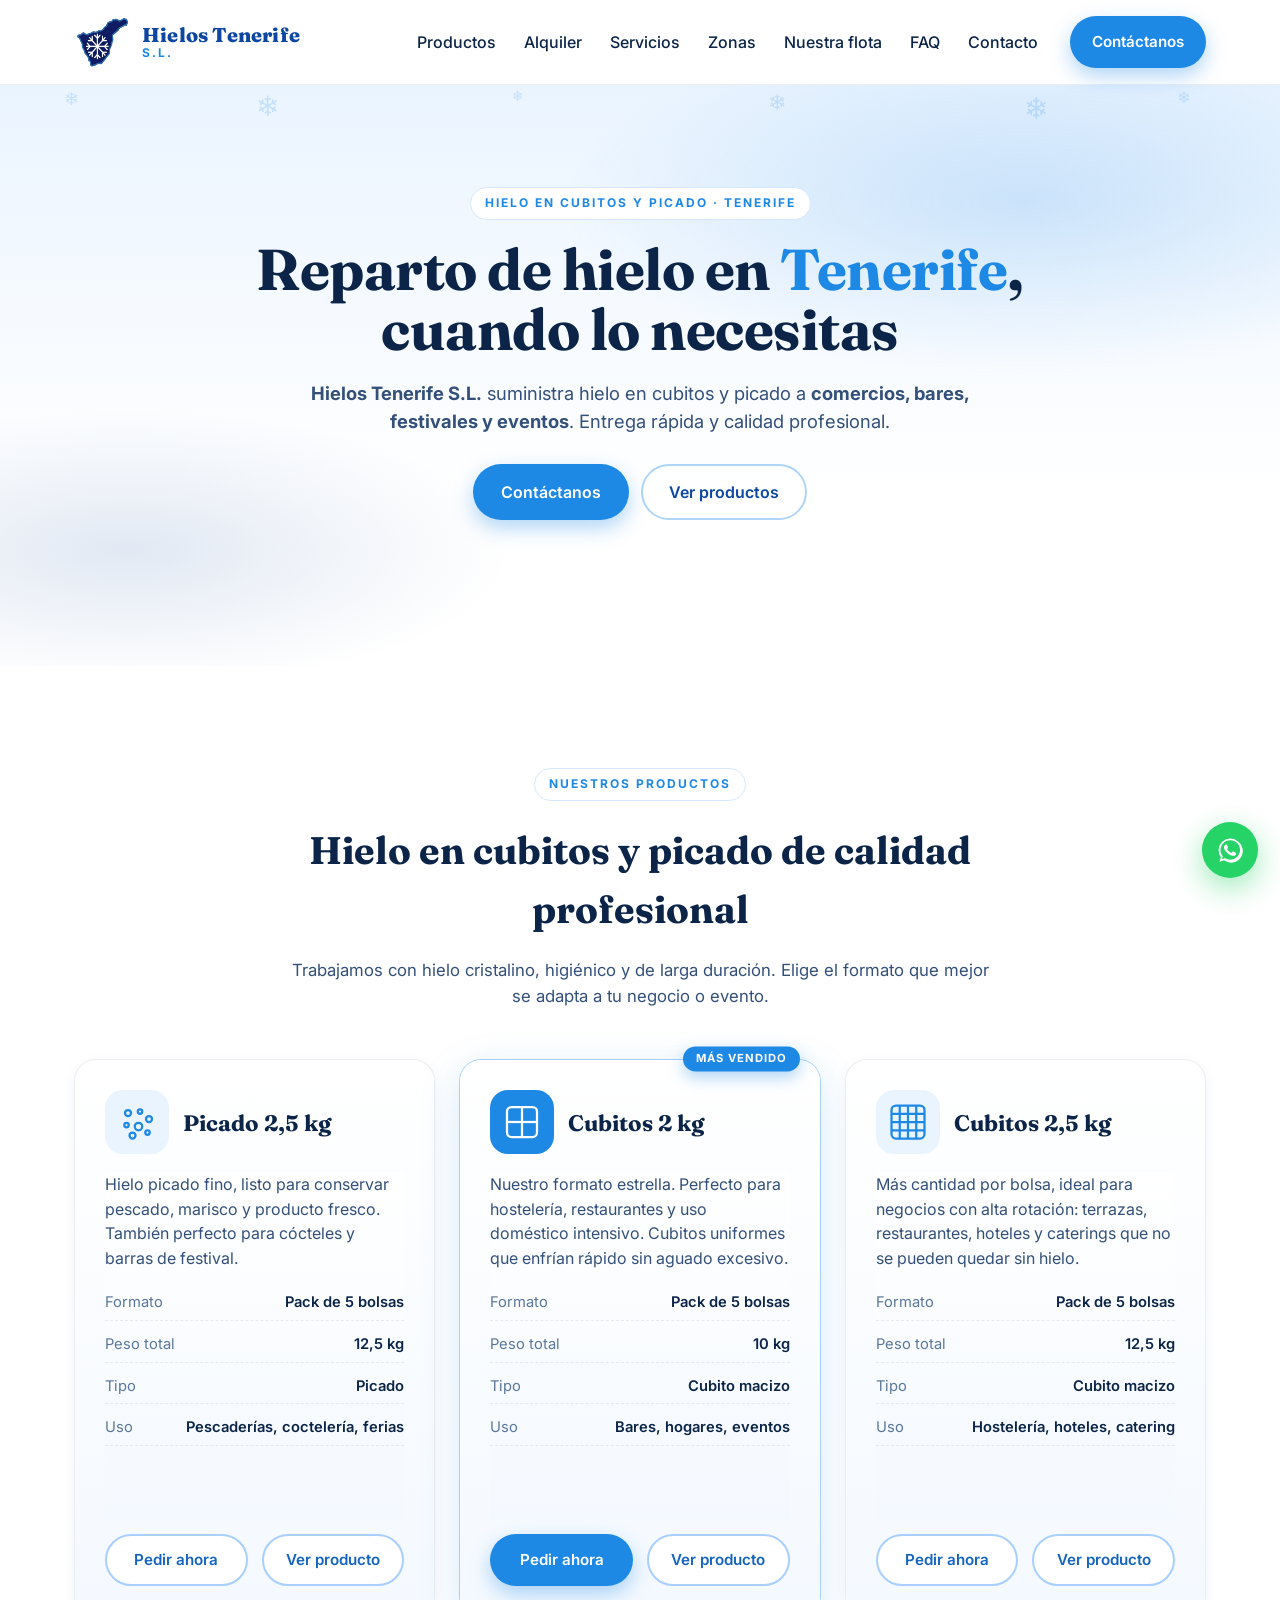
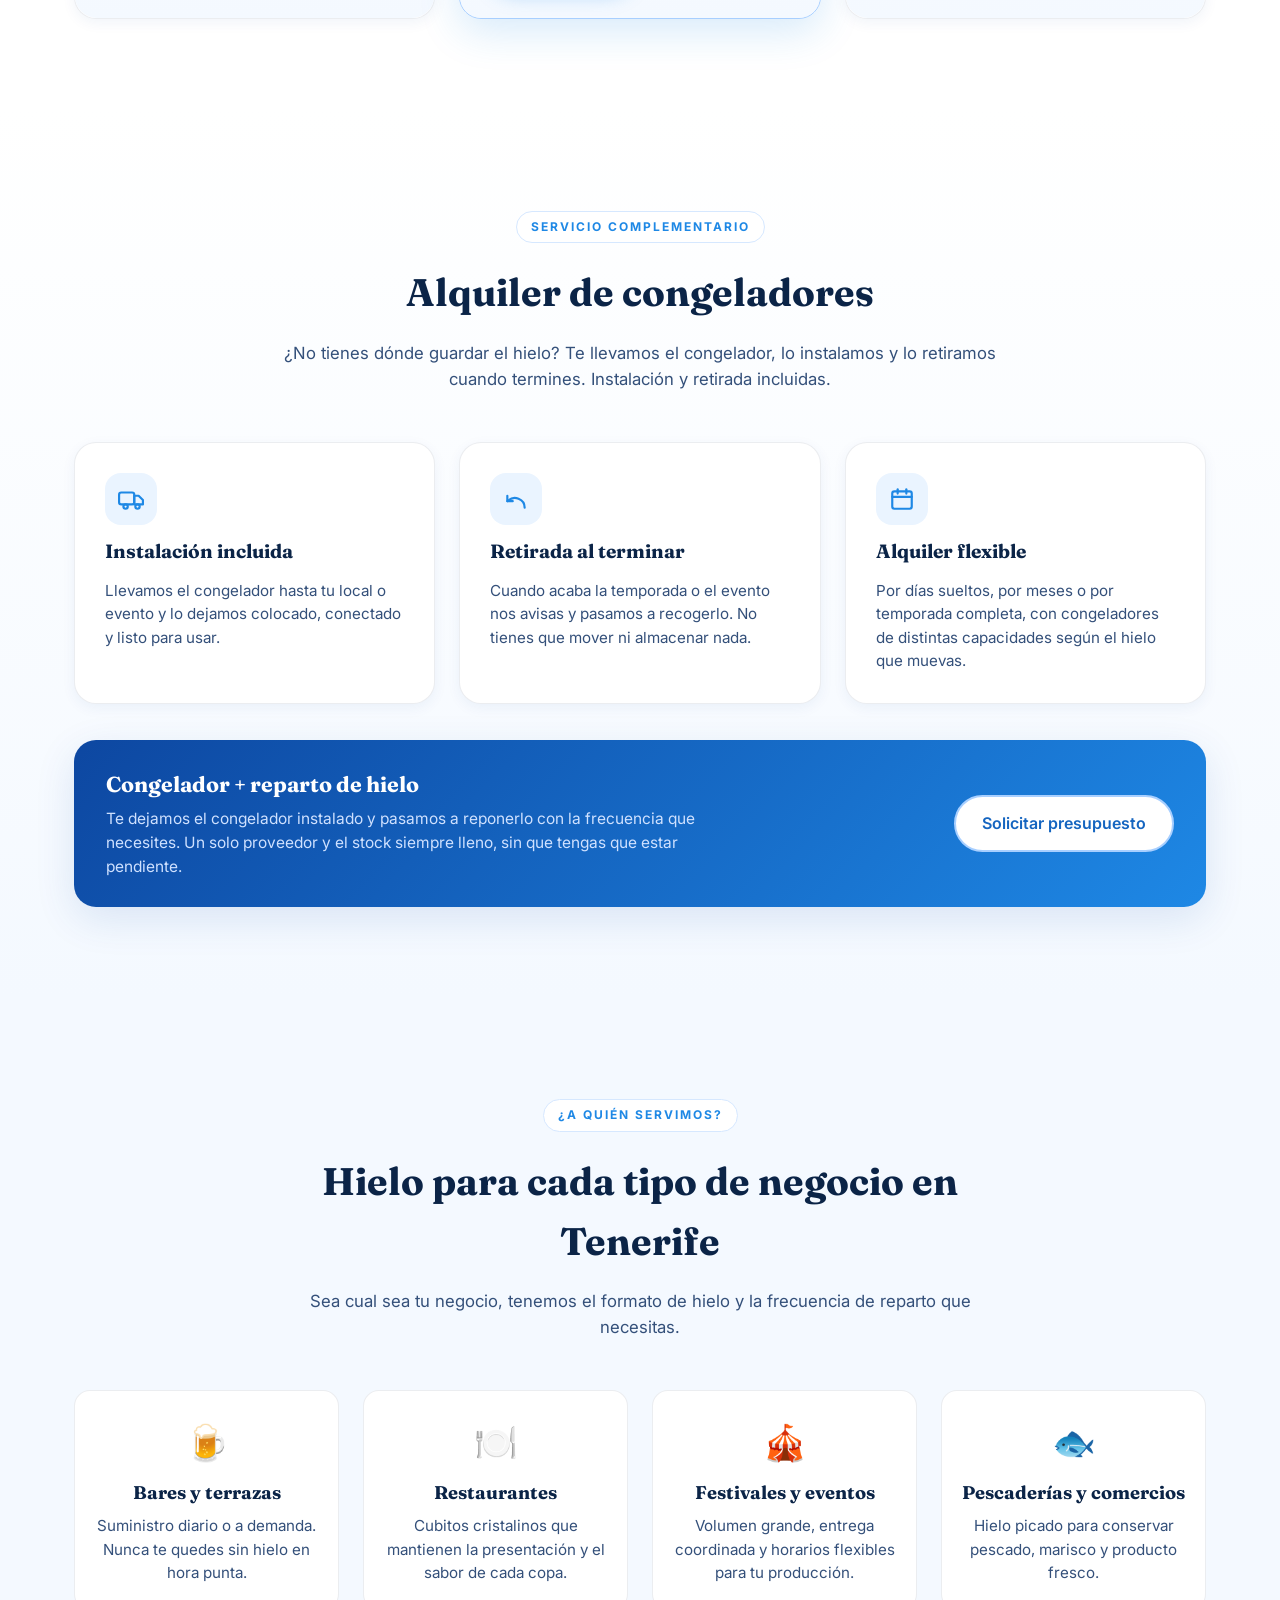
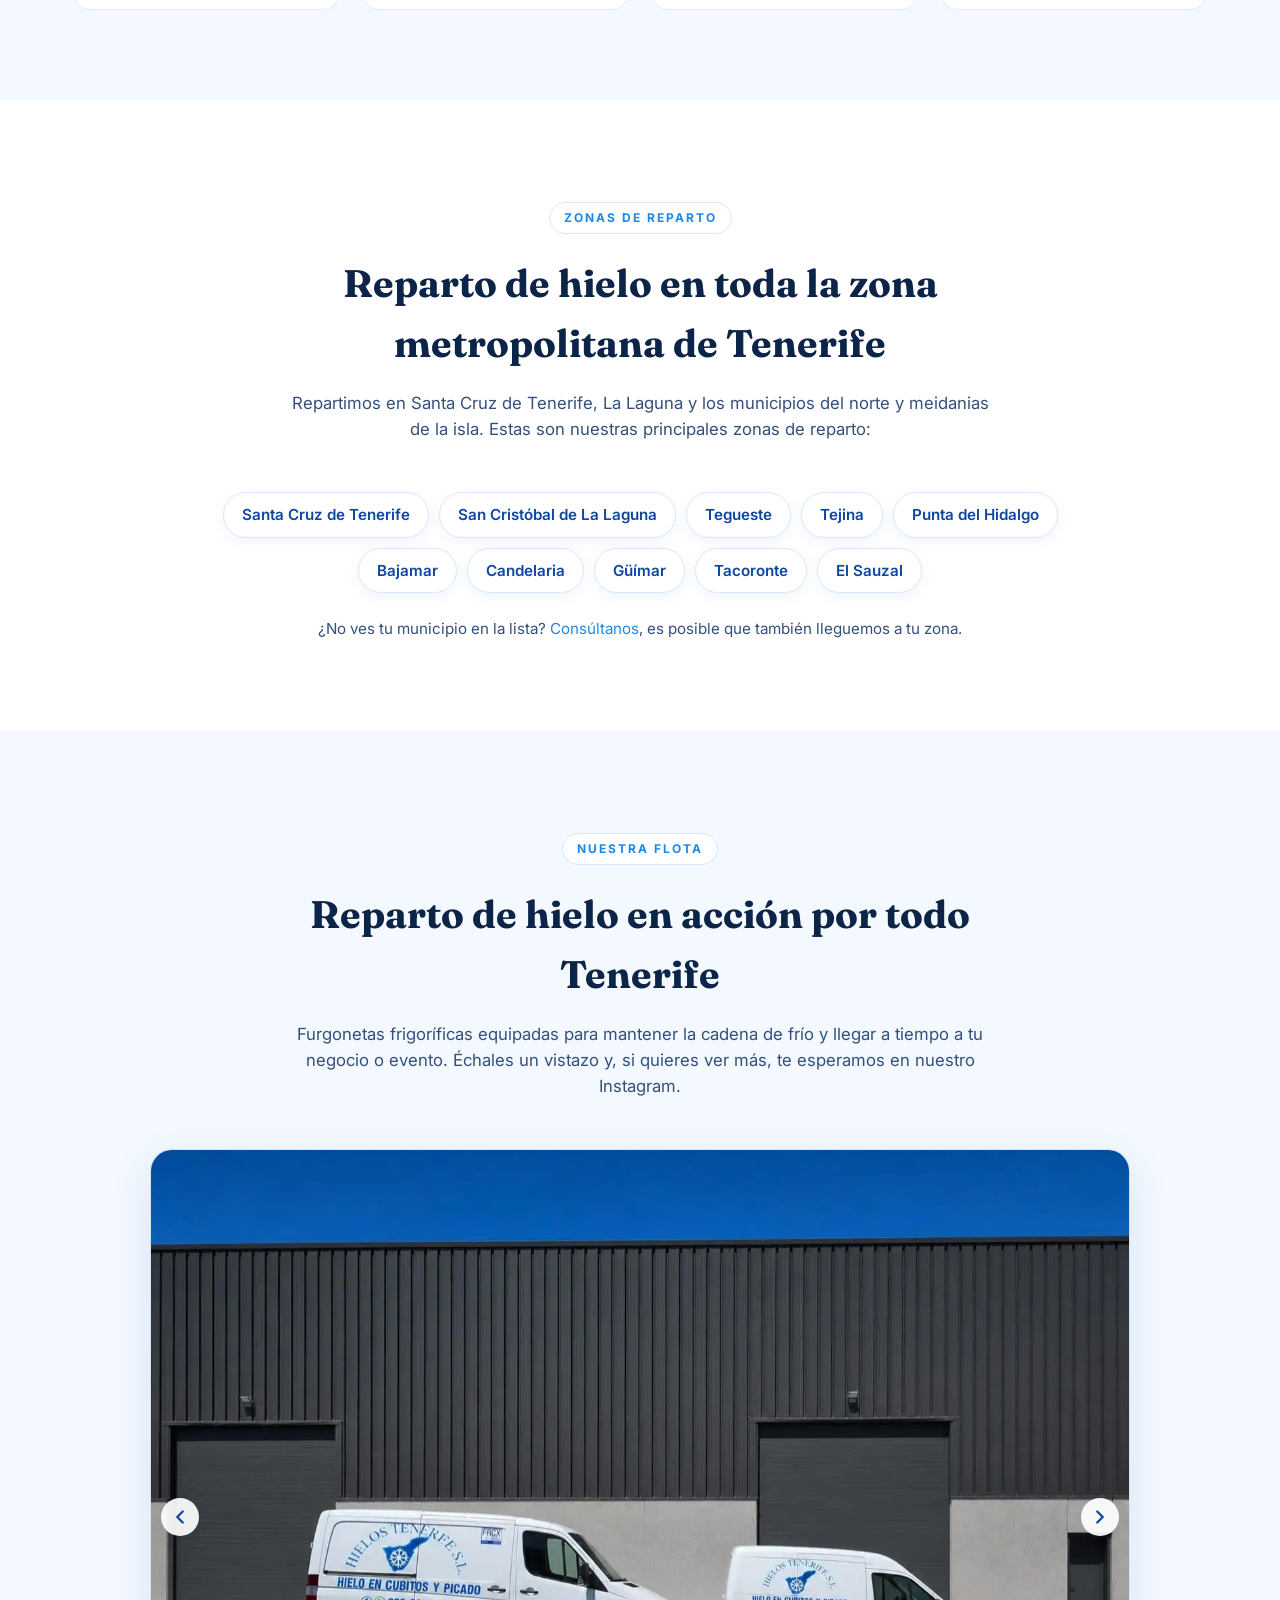
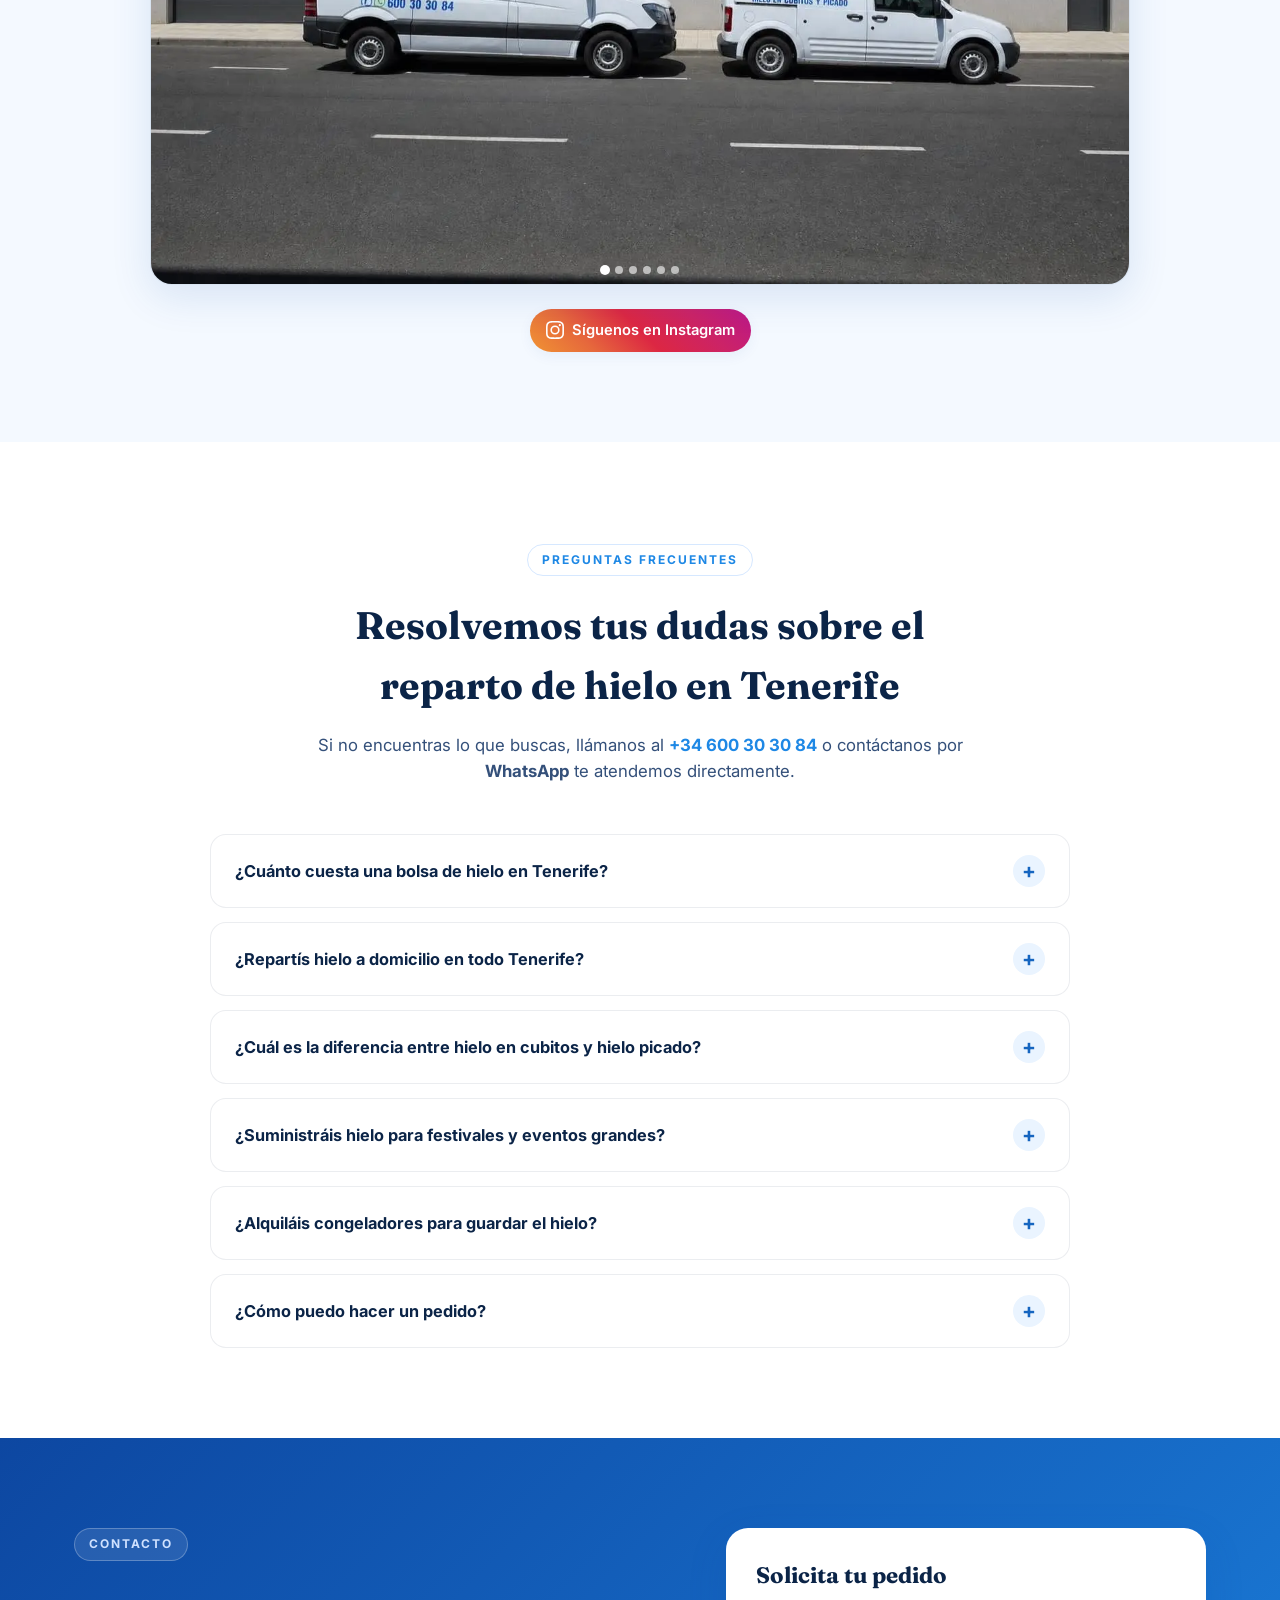
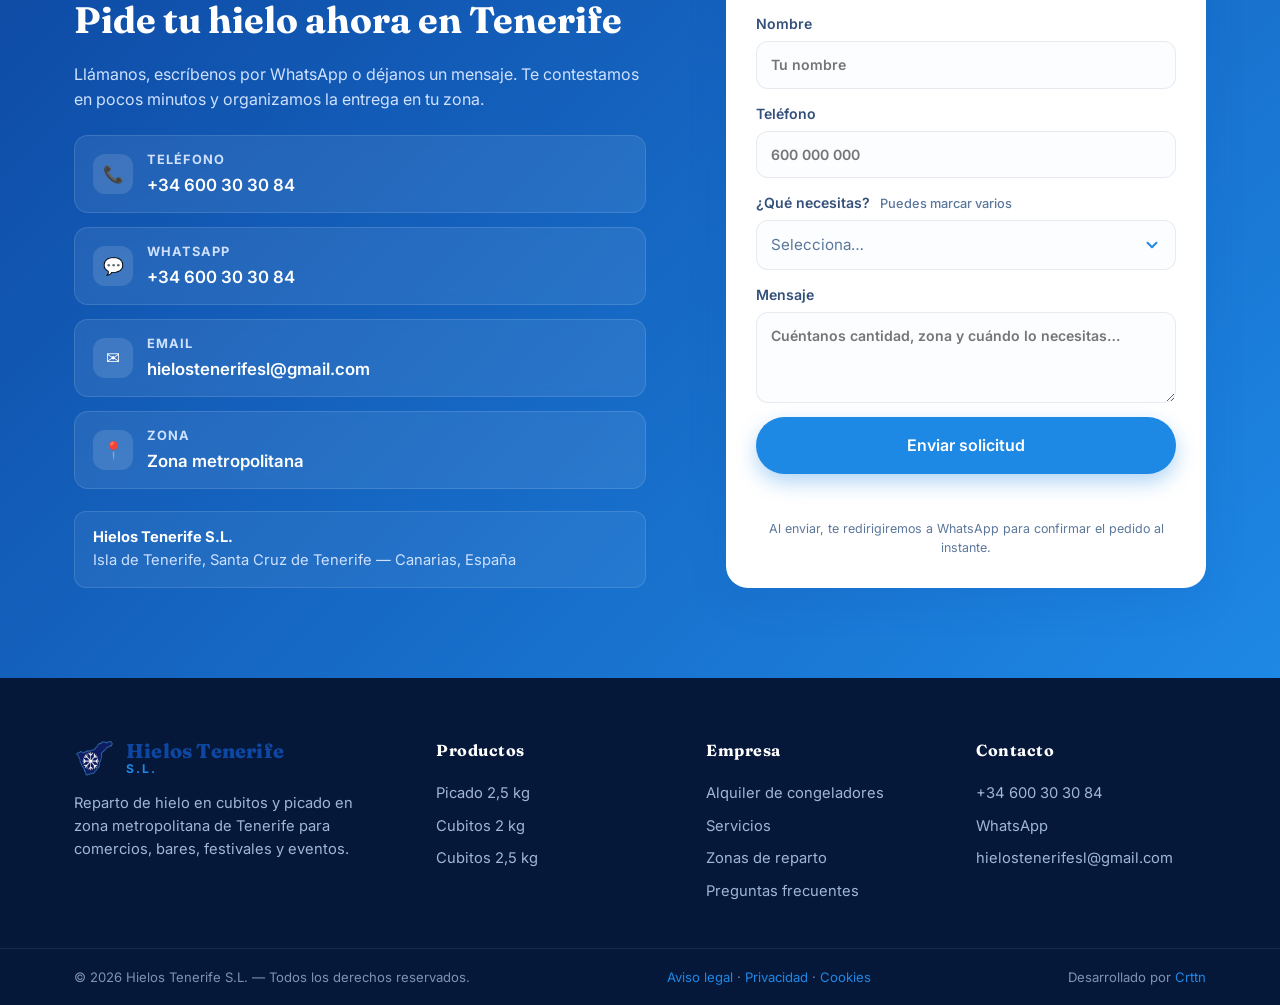
==== commit 1660e1bf: "Actualizar index.html" ====
--- a/index.html
+++ b/index.html
@@ -456,8 +456,7 @@
               </svg>
             </div>
             <h3>Instalación incluida</h3>
-            <p>Llevamos el congelador hasta tu local o evento y lo dejamos colocado, conectado y listo para usar.
-              Sin coste de transporte ni de montaje.</p>
+            <p>Llevamos el congelador hasta tu local o evento y lo dejamos colocado, conectado y listo para usar.</p>
           </article>
 
           <article class="card rental-card">
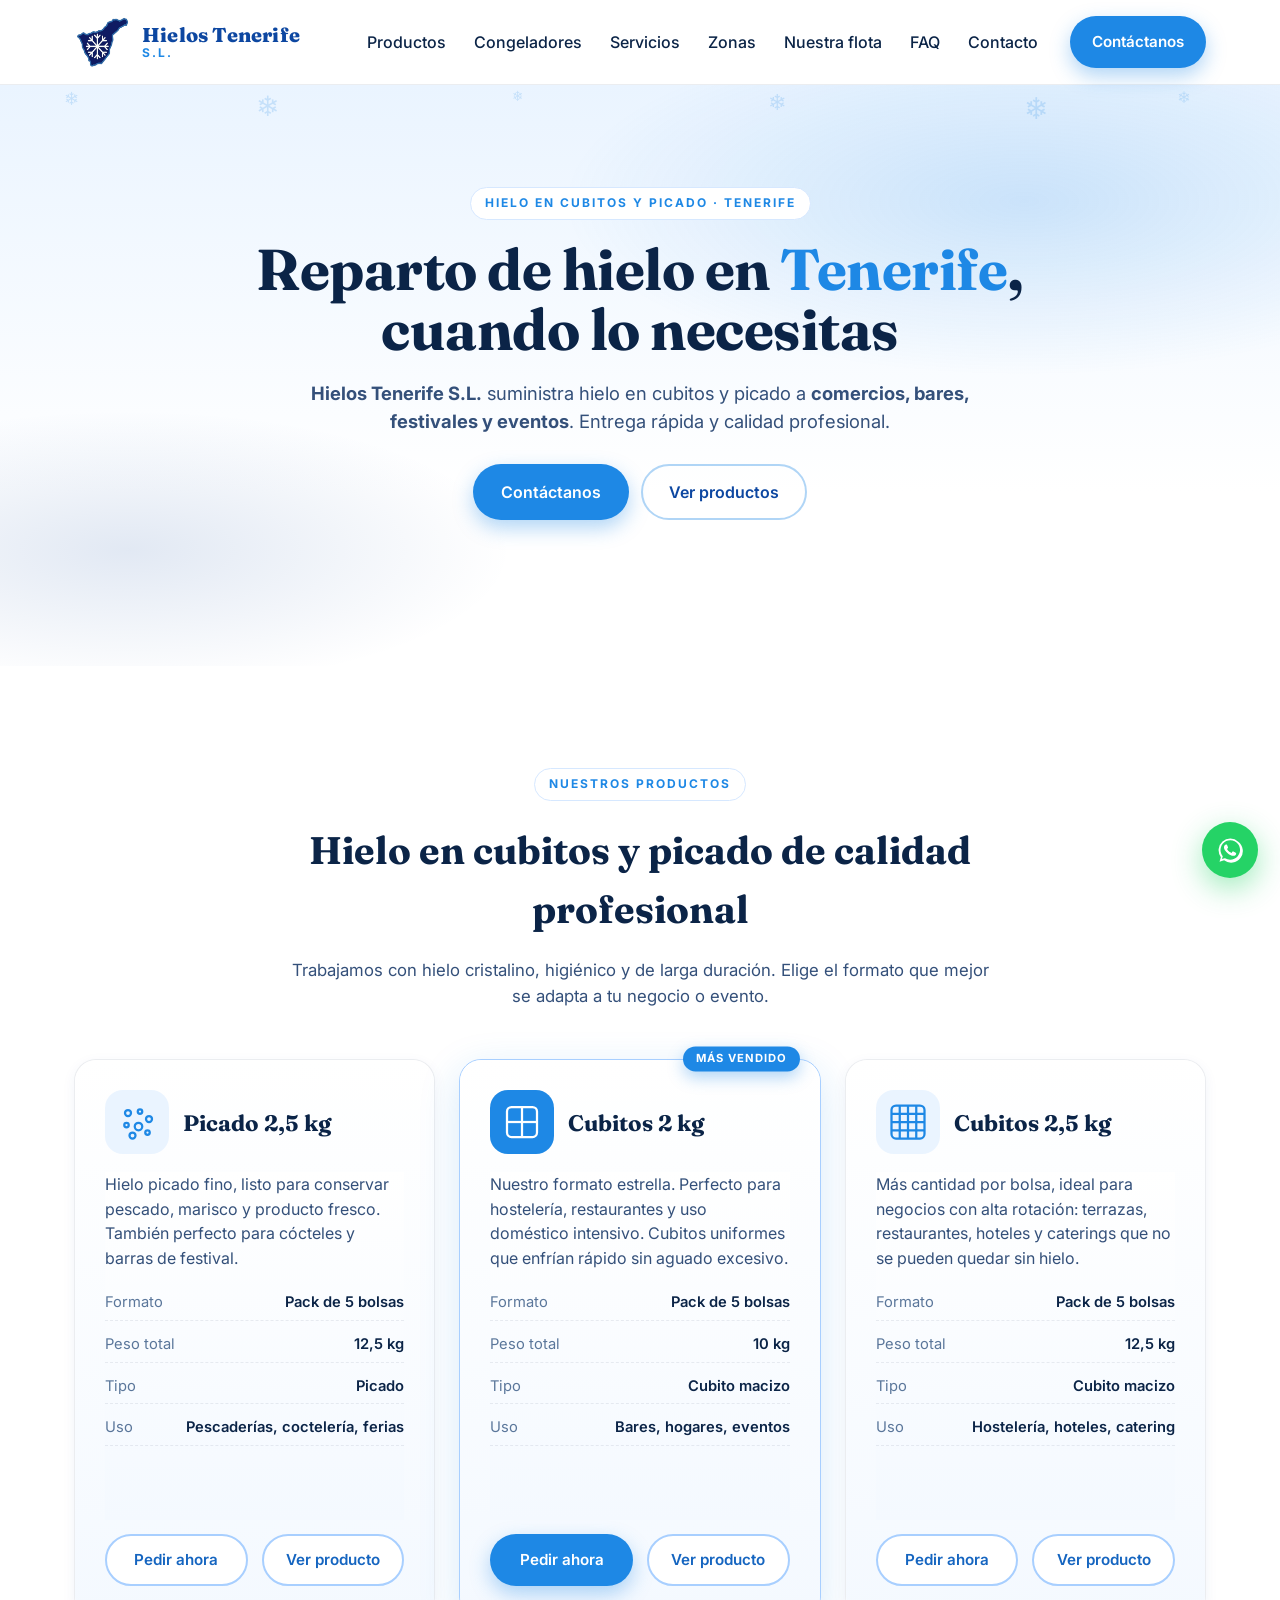
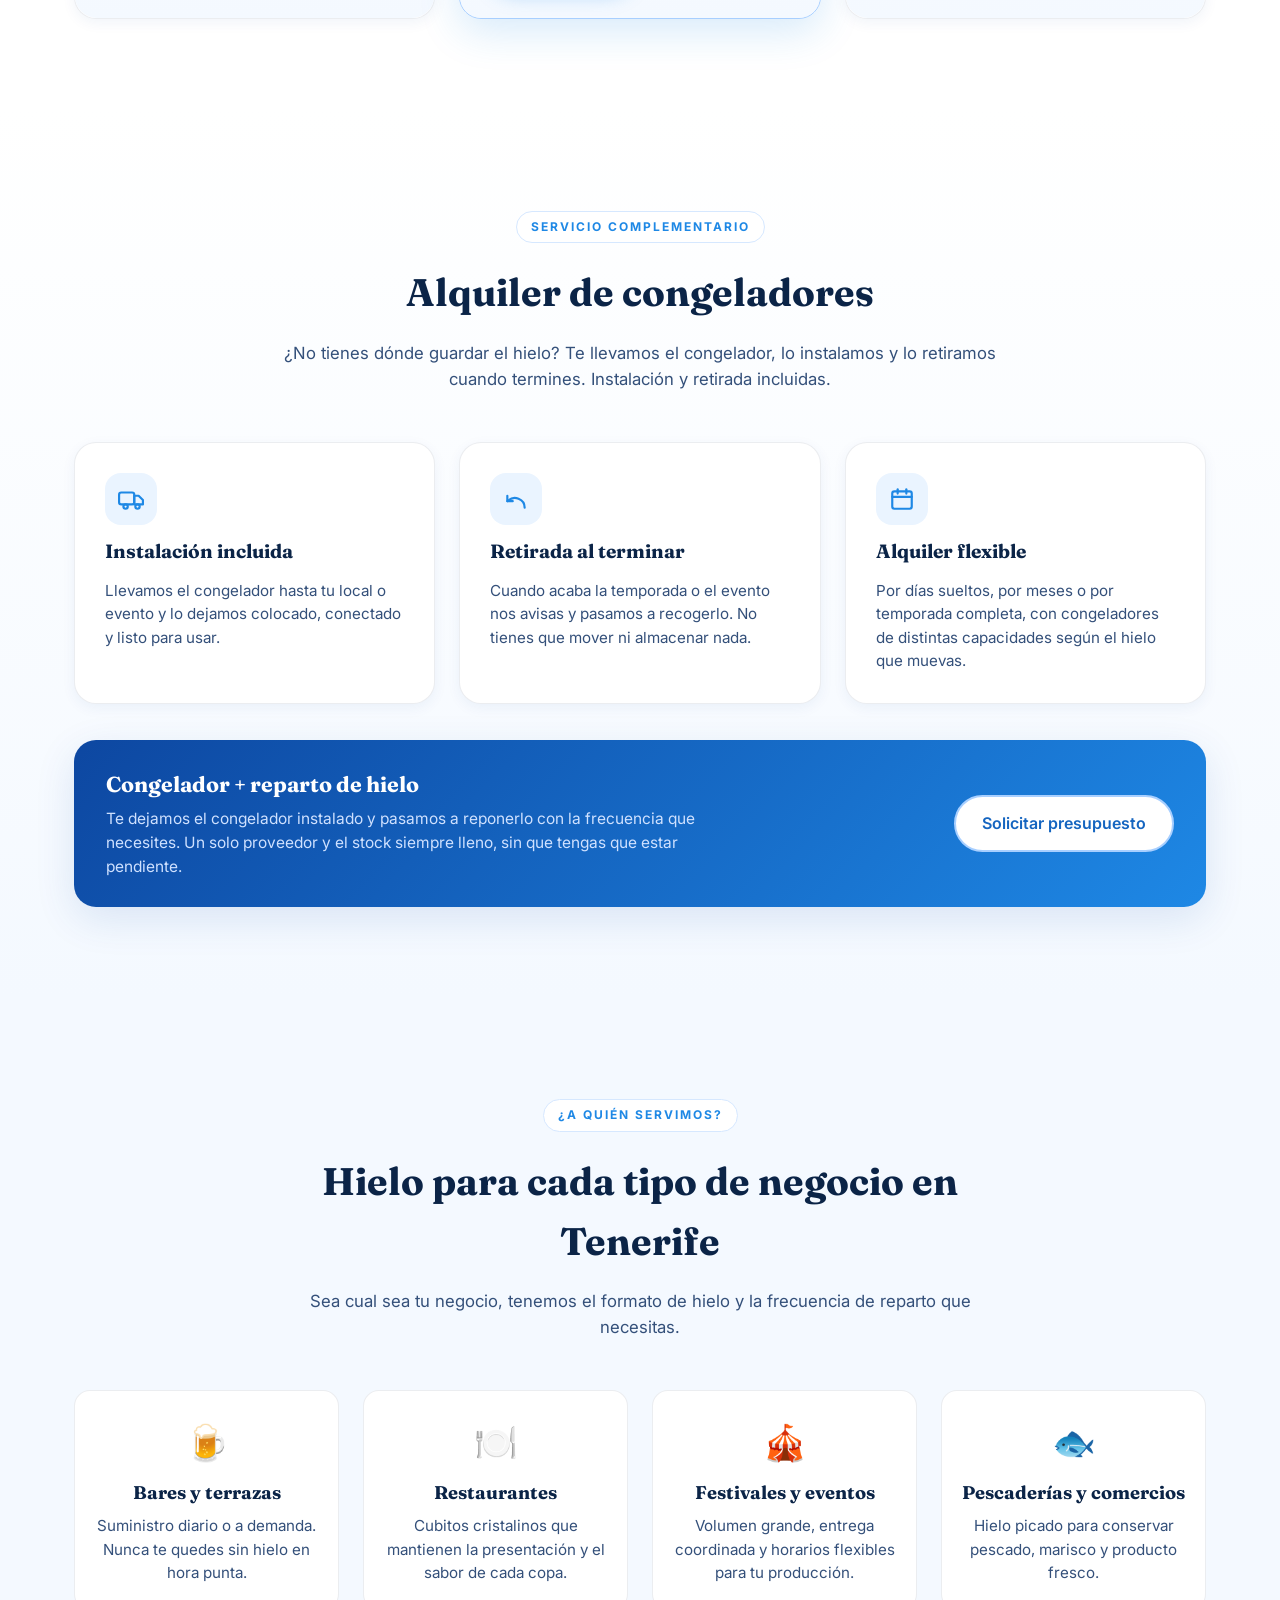
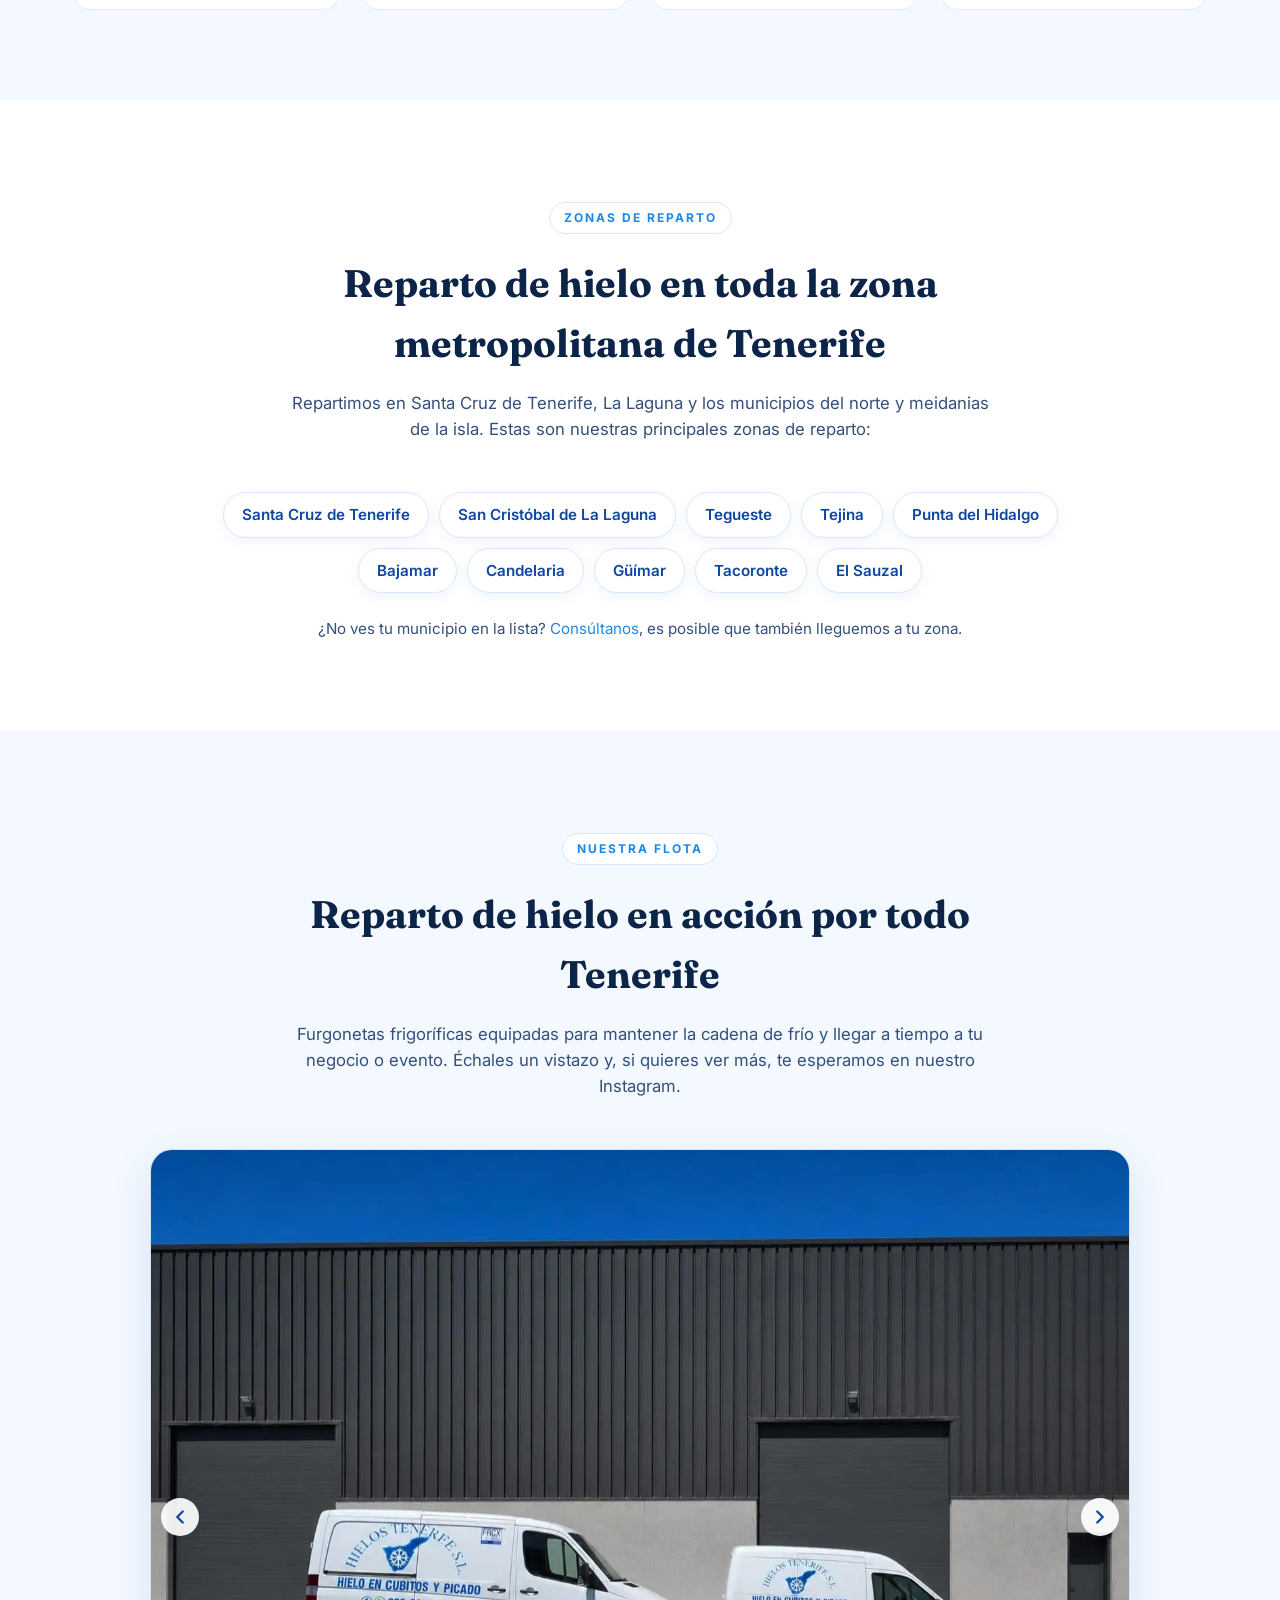
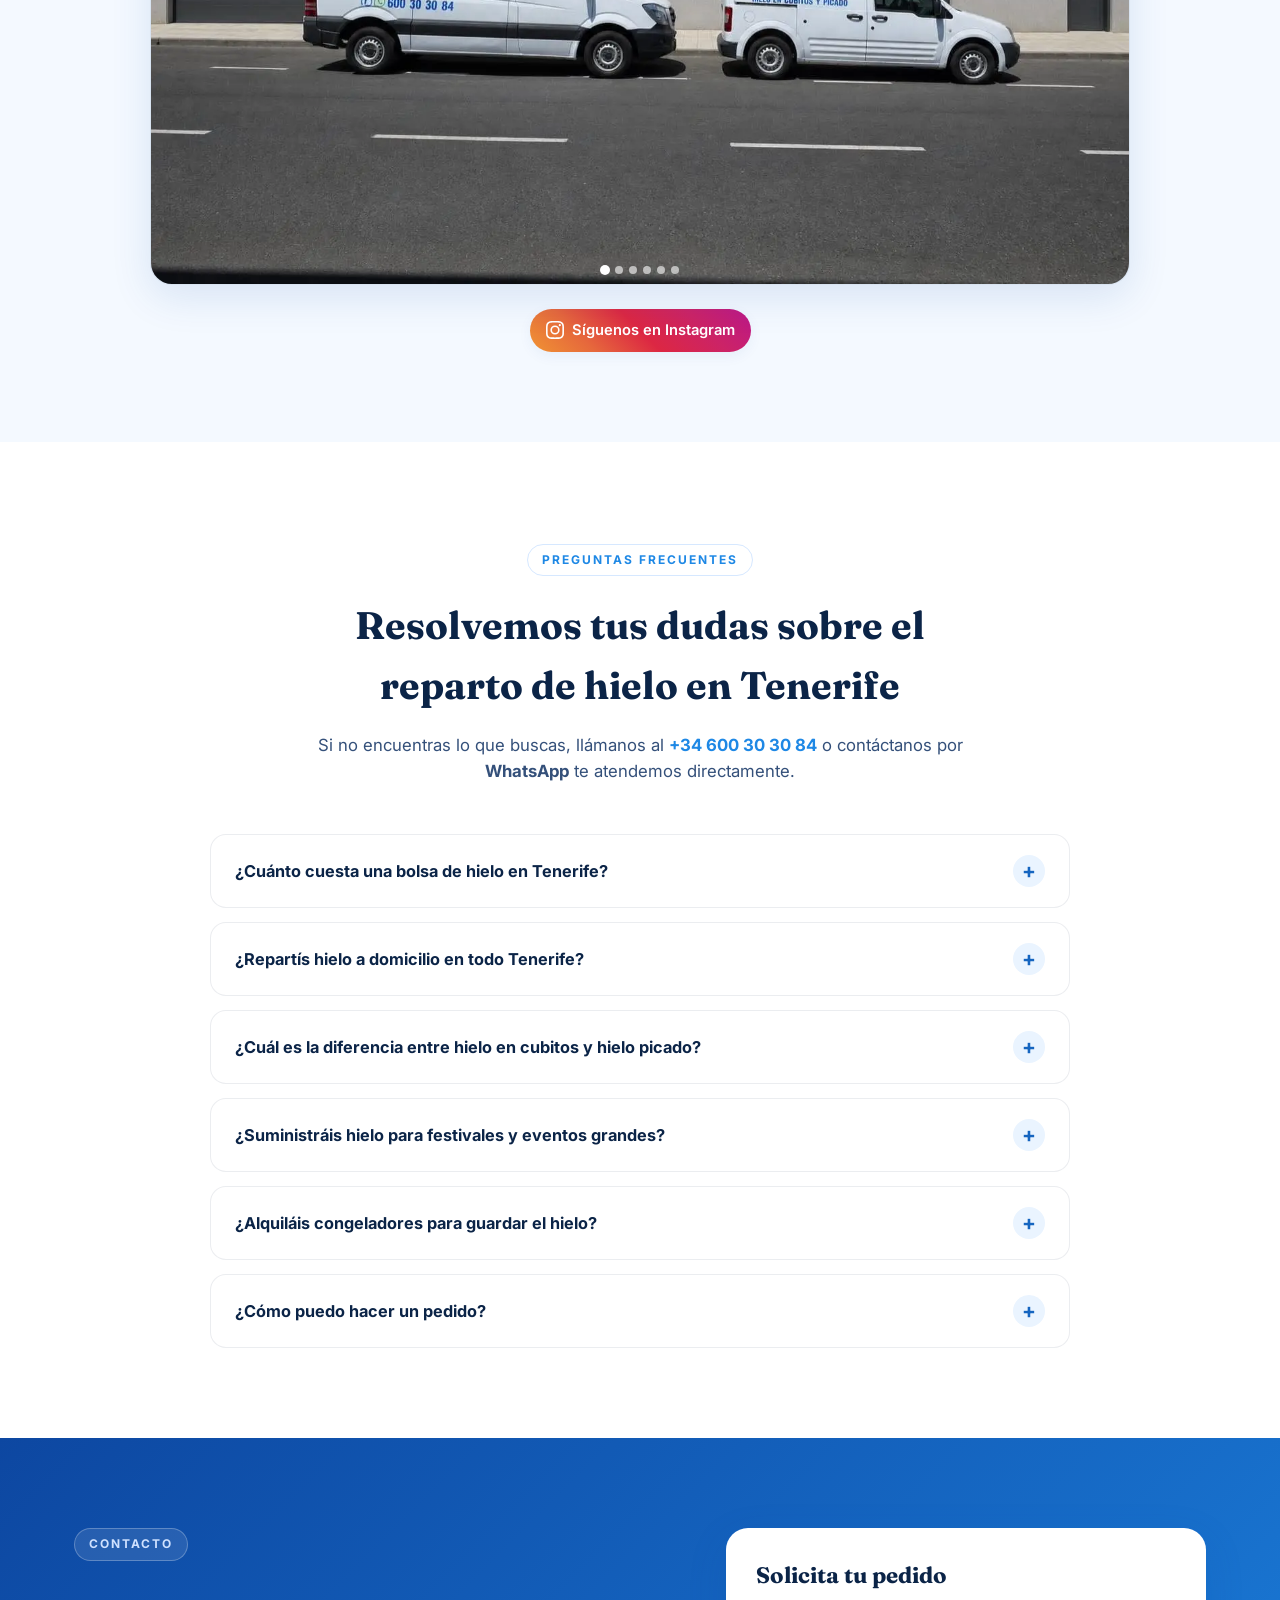
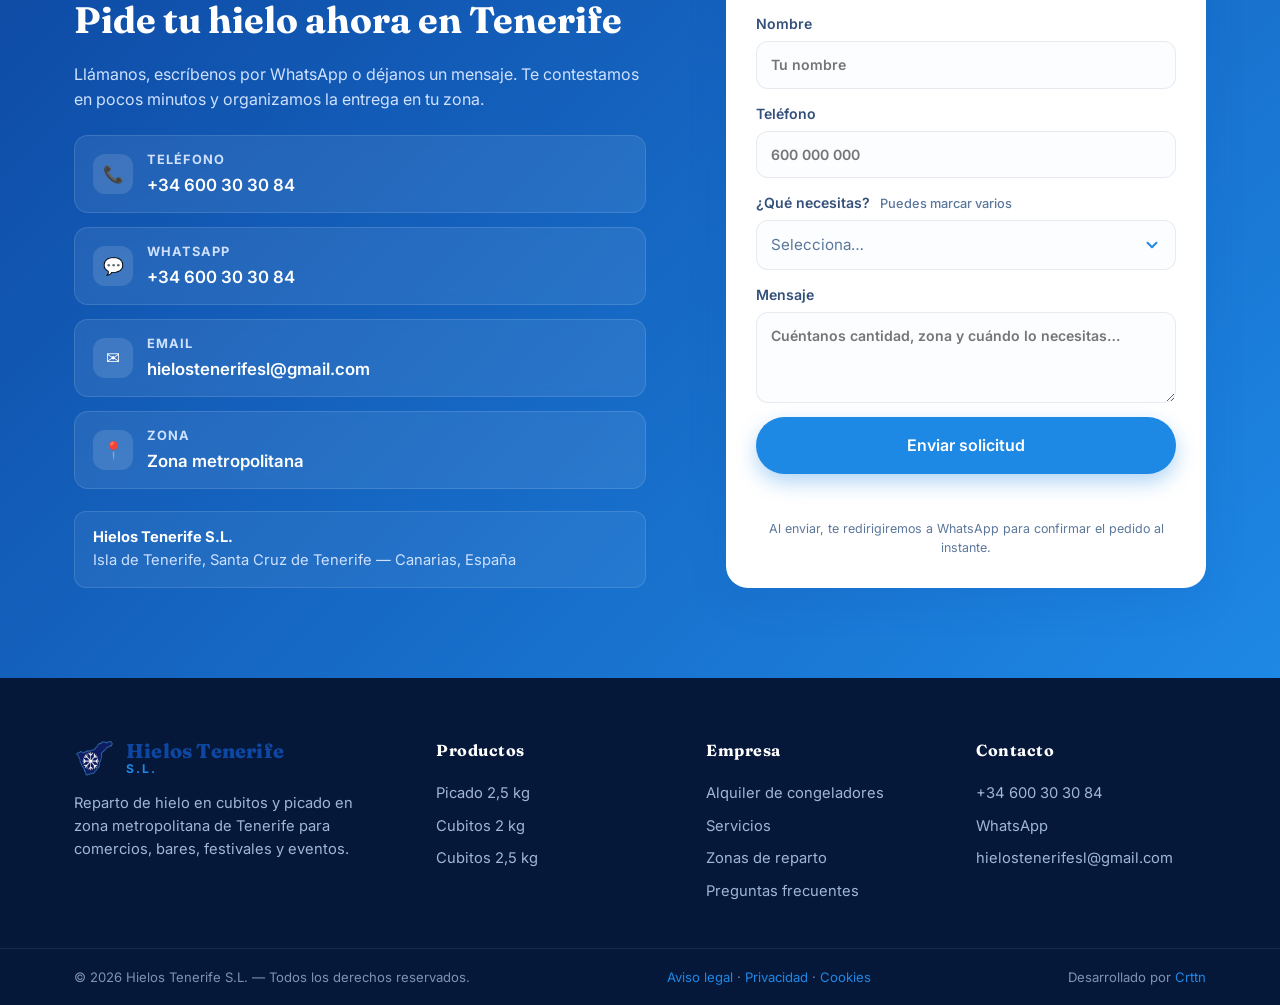
==== commit e2aed7c4: "Update index.html" ====
--- a/index.html
+++ b/index.html
@@ -240,7 +240,7 @@
 
       <nav class="nav" id="nav" aria-label="Navegación principal">
         <a href="#productos">Productos</a>
-        <a href="#alquiler">Alquiler</a>
+        <a href="#alquiler">Congeladores</a>
         <a href="#servicios">Servicios</a>
         <a href="#zonas">Zonas</a>
         <a href="#flota">Nuestra flota</a>
@@ -326,7 +326,7 @@
                 <div class="product__details product__back" id="productGallery" aria-hidden="true">
                   <div class="product-gallery" aria-label="Galería de cubitos de hielo 2 kg">
                     <div class="product-gallery__image">
-                      <img src="images/hielo2kg.webp" alt="Bolsa de cubitos de hielo de 2 kg" />
+                      <img src="images/bolsa_tiles.webp" alt="Bolsa de cubitos de hielo de 2 kg" />
                     </div>
                   </div>
                 </div>
@@ -370,7 +370,7 @@
                 </div>
                 <div class="product__details product__back" id="picadoGallery" aria-hidden="true">
                   <div class="product-gallery">
-                    <div class="product-gallery__image"><img src="images/hielo2kg.webp"
+                    <div class="product-gallery__image"><img src="images/bolsa_frucape.webp"
                         alt="Imagen de hielo picado 2,5 kg" /></div>
                   </div>
                 </div>
@@ -413,7 +413,7 @@
                 </div>
                 <div class="product__details product__back" id="cubitos25Gallery" aria-hidden="true">
                   <div class="product-gallery">
-                    <div class="product-gallery__image"><img src="images/hielo2kg.webp"
+                    <div class="product-gallery__image"><img src="images/bolsa_tiles.webp"
                         alt="Imagen de cubitos de hielo 2,5 kg" /></div>
                   </div>
                 </div>
